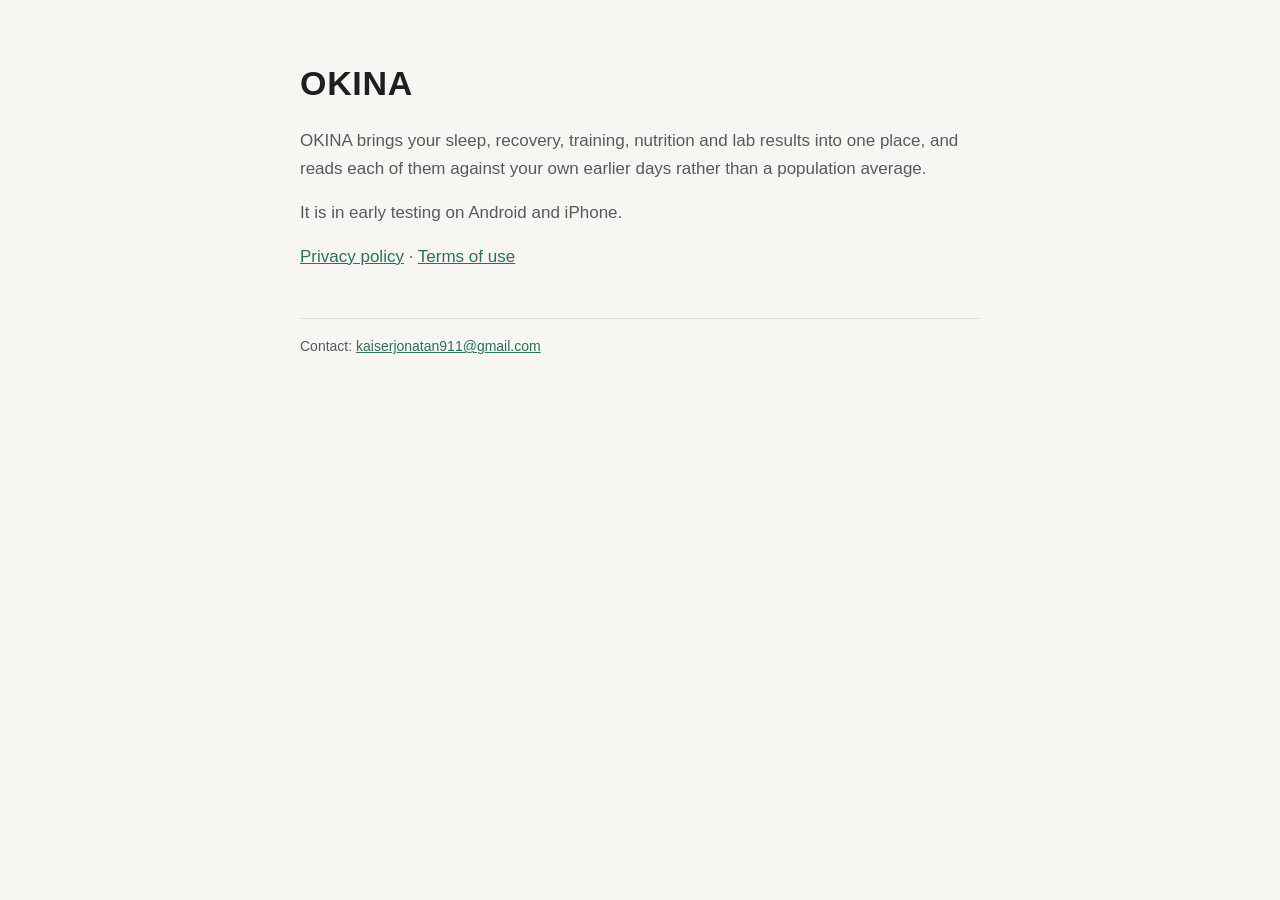
==== index.html @ d33803dd "OKINA site: home, privacy policy, terms of use" ====
<!doctype html><html lang="en"><head><meta charset="utf-8"><meta name="viewport" content="width=device-width,initial-scale=1"><title>OKINA</title><link rel="stylesheet" href="style.css"></head>
<body><main>
<h1>OKINA</h1>
<p>OKINA brings your sleep, recovery, training, nutrition and lab results into one place, and reads each of them against your own earlier days rather than a population average.</p>
<p>It is in early testing on Android and iPhone.</p>
<p><a href="privacy.html">Privacy policy</a> · <a href="terms.html">Terms of use</a></p>
<footer>Contact: <a href="mailto:kaiserjonatan911@gmail.com">kaiserjonatan911@gmail.com</a></footer>
</main></body></html>
---- style.css ----
:root{--bg:#f7f6f3;--ink:#1d1f22;--ink2:#565a61;--line:#e3e1dc;--accent:#2f6f5e}
@media (prefers-color-scheme:dark){:root{--bg:#16181b;--ink:#ecebe7;--ink2:#a4a7ad;--line:#2a2d31;--accent:#7cc4ad}}
*{box-sizing:border-box}body{margin:0;background:var(--bg);color:var(--ink);font:17px/1.6 -apple-system,BlinkMacSystemFont,"Segoe UI",Roboto,sans-serif}
main{max-width:720px;margin:0 auto;padding:56px 20px 80px}h1{font-size:34px;letter-spacing:.02em;margin:0 0 8px}h2{font-size:20px;margin:36px 0 8px}
p,li{color:var(--ink2)}a{color:var(--accent)}table{width:100%;border-collapse:collapse;font-size:15px}td,th{border-bottom:1px solid var(--line);padding:8px 6px;text-align:left;vertical-align:top}
footer{margin-top:48px;padding-top:16px;border-top:1px solid var(--line);font-size:14px;color:var(--ink2)}
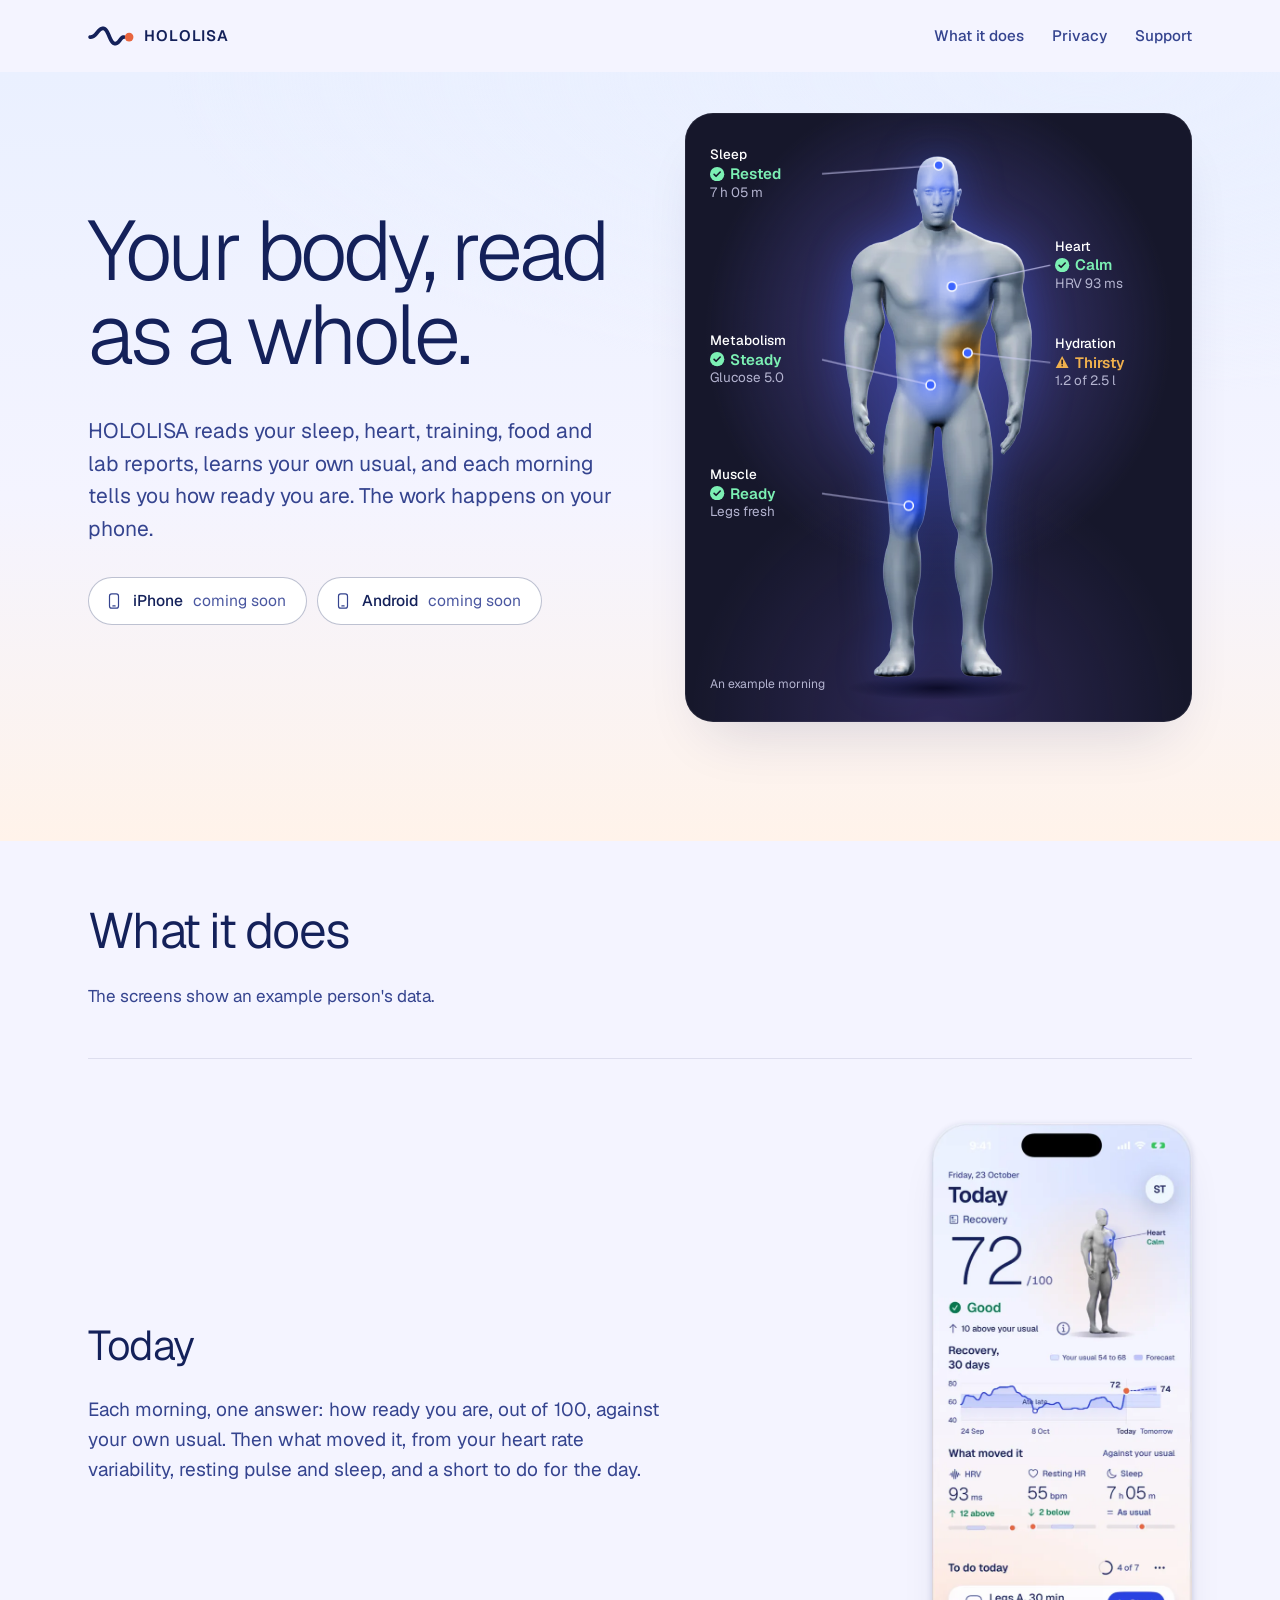
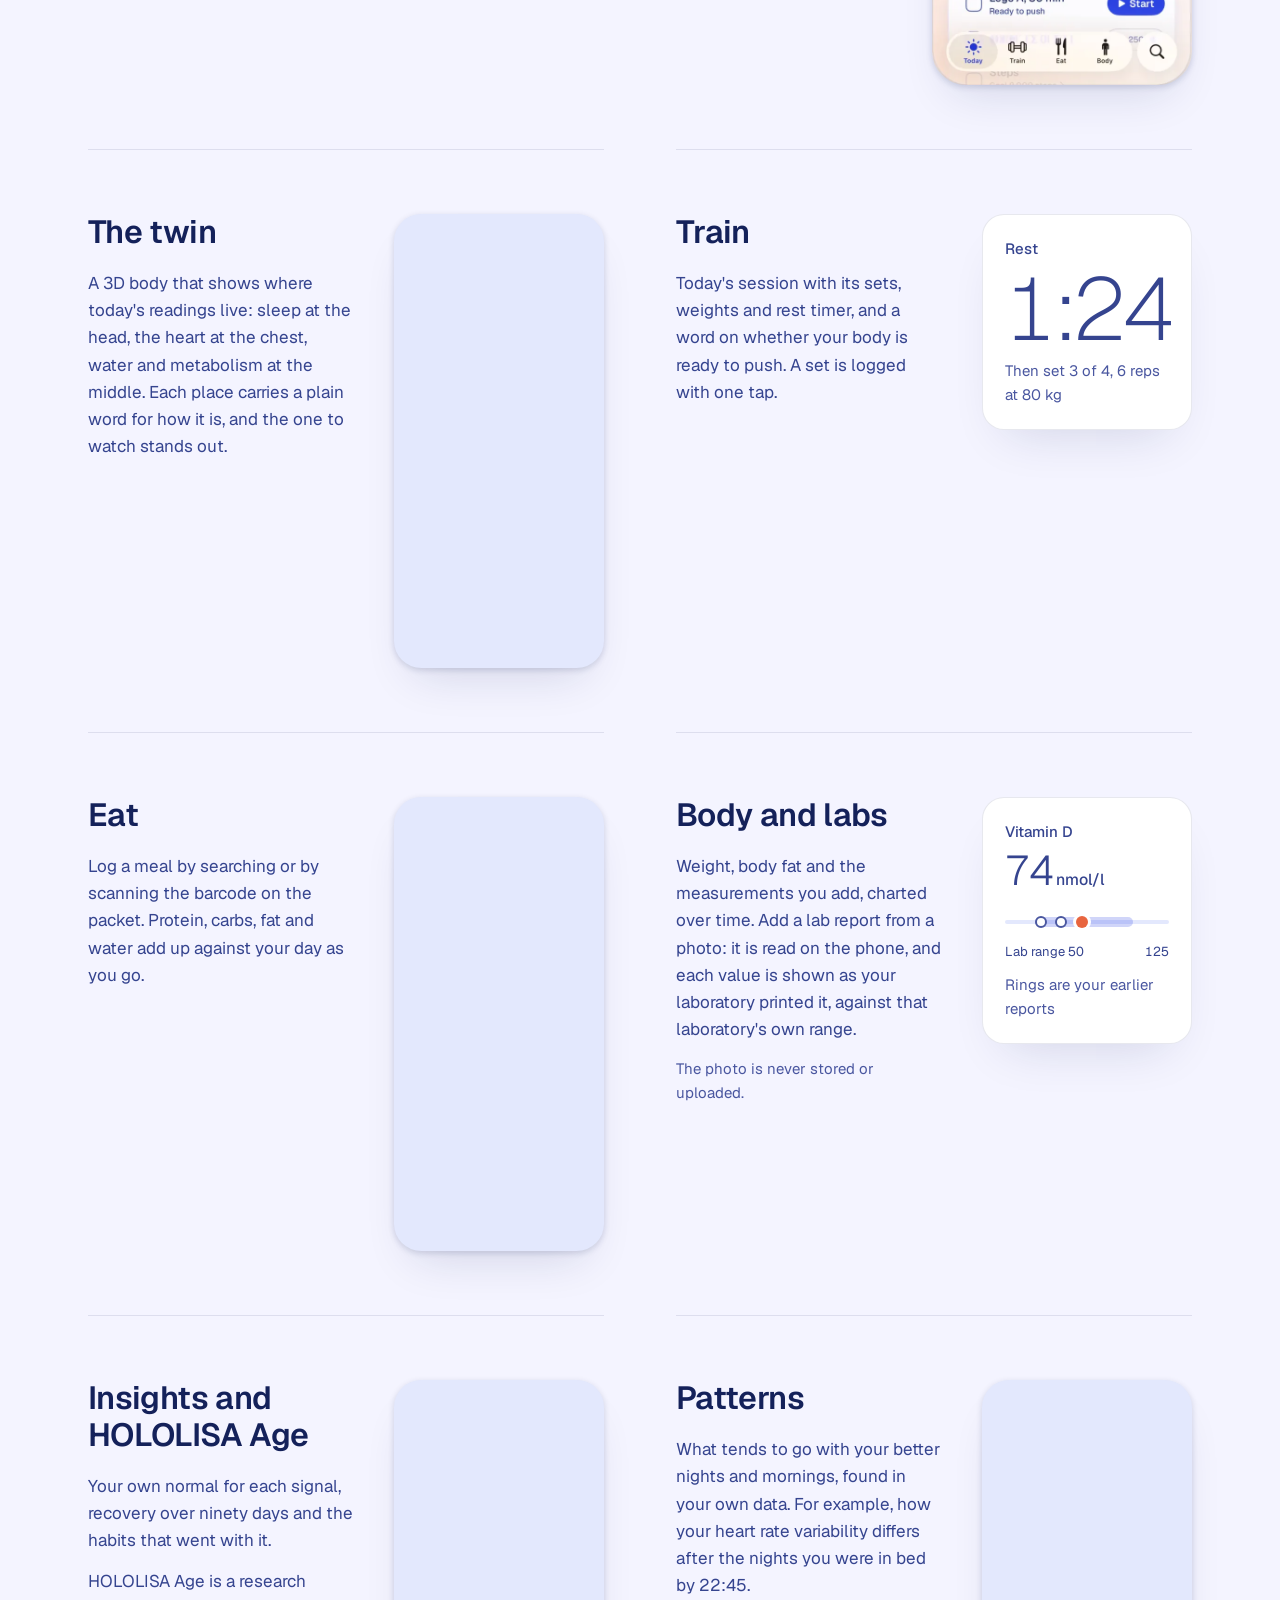
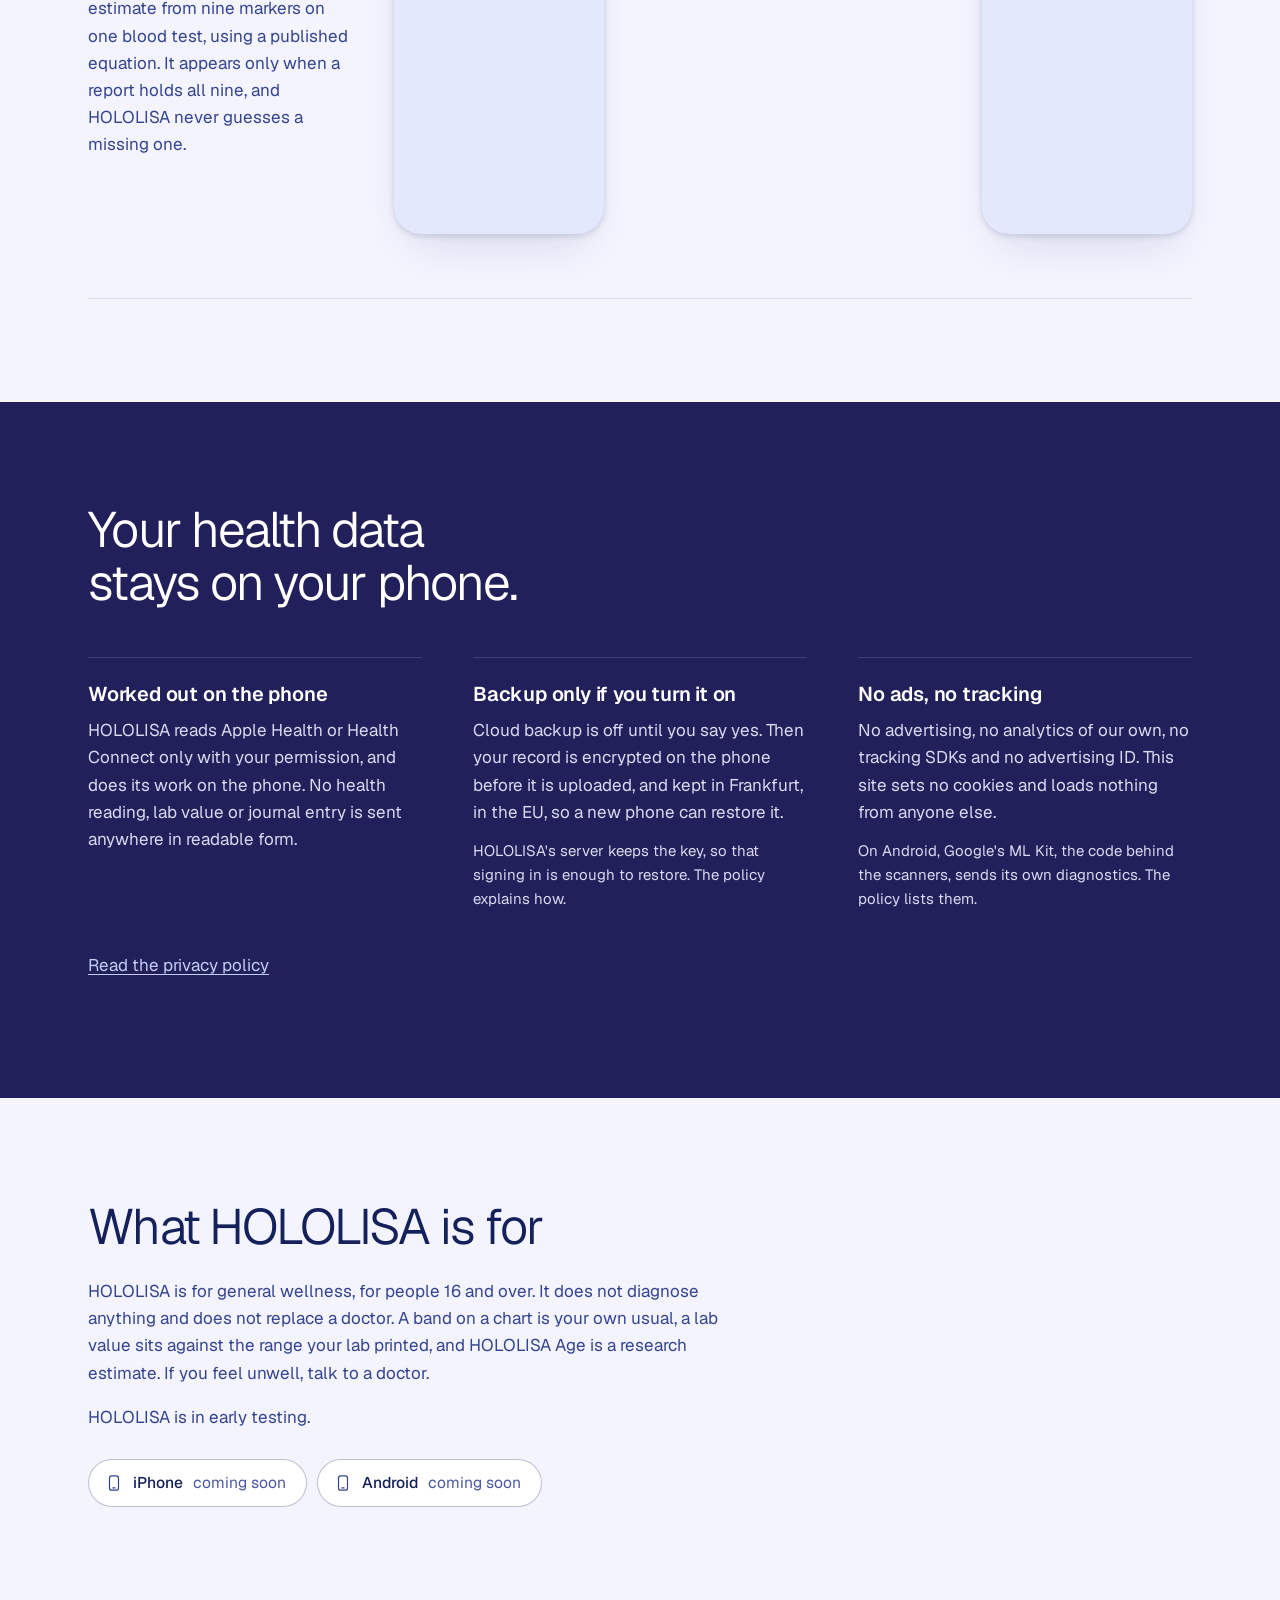
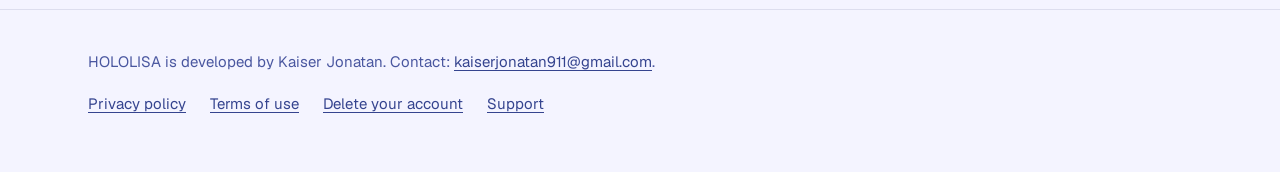
==== commit b33d139d: "HOLOLISA site: home, support, privacy, terms and account deletion, from okina-app/okina website/ (57" ====
--- a/index.html
+++ b/index.html
@@ -1,8 +1,240 @@
-<!doctype html><html lang="en"><head><meta charset="utf-8"><meta name="viewport" content="width=device-width,initial-scale=1"><title>OKINA</title><link rel="stylesheet" href="style.css"></head>
-<body><main>
-<h1>OKINA</h1>
-<p>OKINA brings your sleep, recovery, training, nutrition and lab results into one place, and reads each of them against your own earlier days rather than a population average.</p>
-<p>It is in early testing on Android and iPhone.</p>
-<p><a href="privacy.html">Privacy policy</a> · <a href="terms.html">Terms of use</a></p>
-<footer>Contact: <a href="mailto:kaiserjonatan911@gmail.com">kaiserjonatan911@gmail.com</a></footer>
-</main></body></html>
+<!doctype html>
+<html lang="en">
+<head>
+<meta charset="utf-8">
+<meta name="viewport" content="width=device-width, initial-scale=1">
+<meta http-equiv="Content-Security-Policy" content="default-src 'self'; script-src 'none'; object-src 'none'; base-uri 'none'; form-action 'none'">
+<meta name="referrer" content="no-referrer">
+<meta name="color-scheme" content="light dark">
+<meta name="theme-color" media="(prefers-color-scheme: light)" content="#EAF0FF">
+<meta name="theme-color" media="(prefers-color-scheme: dark)" content="#22205A">
+<title>HOLOLISA</title>
+<meta name="description" content="HOLOLISA reads your sleep, heart, training, food and lab reports on your phone and tells you each morning how ready you are. Coming to iPhone and Android.">
+<link rel="icon" href="assets/img/favicon.svg" type="image/svg+xml">
+<link rel="preload" href="assets/fonts/geist.woff" as="font" type="font/woff" crossorigin>
+<link rel="stylesheet" href="assets/css/site.css">
+<!--
+  HOLOLISA's public landing page (#2034). Source of https://okina-app.github.io/; scripts/website/publish.sh copies
+  website/ into the okina-app/okina-app.github.io checkout. Static: no script, no cookie, nothing from another origin.
+  The words follow docs/brand/VOICE.md and docs/product/INTENDED-PURPOSE.md; the screens are the store shots of #2003.
+-->
+</head>
+<body>
+<a class="skip" href="#main">Skip to content</a>
+
+<header class="site-head">
+  <div class="wrap">
+    <a class="brand" href="index.html" aria-label="HOLOLISA, home">
+      <svg viewBox="0 0 85 40" aria-hidden="true"><use href="assets/img/mark.svg#m"></use></svg>
+      <span>HOLOLISA</span>
+    </a>
+    <nav class="site-nav" aria-label="Main">
+      <ul>
+        <li class="nav-what"><a href="#what">What it does</a></li>
+        <li><a href="#privacy">Privacy</a></li>
+        <li><a href="support.html">Support</a></li>
+      </ul>
+    </nav>
+  </div>
+</header>
+
+<main id="main">
+  <section class="hero" aria-labelledby="hero-title">
+    <div class="wrap">
+      <div>
+        <h1 id="hero-title">Your body, read as a whole.</h1>
+        <p class="lede">HOLOLISA reads your sleep, heart, training, food and lab reports, learns your own usual, and each morning tells you how ready you are. The work happens on your phone.</p>
+        <ul class="soon" aria-label="Availability">
+          <li><svg viewBox="0 0 24 24" aria-hidden="true"><rect x="6" y="2.5" width="12" height="19" rx="3" fill="none" stroke="currentColor" stroke-width="1.6"/><path d="M10.5 18.5h3" stroke="currentColor" stroke-width="1.6" stroke-linecap="round"/></svg>iPhone <span>coming soon</span></li>
+          <li><svg viewBox="0 0 24 24" aria-hidden="true"><rect x="6" y="2.5" width="12" height="19" rx="3" fill="none" stroke="currentColor" stroke-width="1.6"/><path d="M10.5 18.5h3" stroke="currentColor" stroke-width="1.6" stroke-linecap="round"/></svg>Android <span>coming soon</span></li>
+        </ul>
+      </div>
+
+      <figure class="stage" aria-label="The body twin on an example morning: sleep rested, 7 h 05 m; heart calm, HRV 93 ms; metabolism steady; hydration thirsty, 1.2 of 2.5 litres; muscle ready, legs fresh.">
+        <div class="floor"></div>
+        <div class="twin">
+          <img src="assets/img/twin.webp" width="280" height="722" alt="" fetchpriority="high">
+          <div class="lit" aria-hidden="true">
+            <span class="l-sleep k1"></span>
+            <span class="l-heart k2"></span>
+            <span class="l-meta k3"></span>
+            <span class="l-water warn k4"></span>
+            <span class="l-muscle k5"></span>
+          </div>
+        </div>
+        <svg class="leaders" viewBox="0 0 100 120" preserveAspectRatio="none" aria-hidden="true">
+          <g class="k1"><path d="M27 12 L50 10.3" pathLength="1"/><circle cx="50" cy="10.3" r="0.9"/></g>
+          <g class="k2"><path d="M72 30 L52.6 34.2" pathLength="1"/><circle cx="52.6" cy="34.2" r="0.9"/></g>
+          <g class="k3"><path d="M27 48.6 L48.4 53.6" pathLength="1"/><circle cx="48.4" cy="53.6" r="0.9"/></g>
+          <g class="k4"><path d="M72 49.2 L55.7 47.3" pathLength="1"/><circle cx="55.7" cy="47.3" r="0.9"/></g>
+          <g class="k5"><path d="M27 75 L44.1 77.4" pathLength="1"/><circle cx="44.1" cy="77.4" r="0.9"/></g>
+        </svg>
+        <div aria-hidden="true">
+          <p class="sys sys-sleep k1"><b>Sleep</b><span class="v"><svg viewBox="0 0 16 16"><circle cx="8" cy="8" r="8" fill="currentColor"/><path d="M4.6 8.2l2.2 2.2 4.6-4.8" fill="none" stroke="#16172B" stroke-width="1.8" stroke-linecap="round" stroke-linejoin="round"/></svg>Rested</span>7 h 05 m</p>
+          <p class="sys sys-heart k2"><b>Heart</b><span class="v"><svg viewBox="0 0 16 16"><circle cx="8" cy="8" r="8" fill="currentColor"/><path d="M4.6 8.2l2.2 2.2 4.6-4.8" fill="none" stroke="#16172B" stroke-width="1.8" stroke-linecap="round" stroke-linejoin="round"/></svg>Calm</span>HRV 93 ms</p>
+          <p class="sys sys-meta k3"><b>Metabolism</b><span class="v"><svg viewBox="0 0 16 16"><circle cx="8" cy="8" r="8" fill="currentColor"/><path d="M4.6 8.2l2.2 2.2 4.6-4.8" fill="none" stroke="#16172B" stroke-width="1.8" stroke-linecap="round" stroke-linejoin="round"/></svg>Steady</span>Glucose 5.0</p>
+          <p class="sys sys-water k4"><b>Hydration</b><span class="v w"><svg viewBox="0 0 16 16"><path d="M8 1.2l7.2 13.3H.8z" fill="currentColor"/><path d="M8 6v3.8M8 12v.1" stroke="#16172B" stroke-width="1.7" stroke-linecap="round"/></svg>Thirsty</span>1.2 of 2.5 l</p>
+          <p class="sys sys-muscle k5"><b>Muscle</b><span class="v"><svg viewBox="0 0 16 16"><circle cx="8" cy="8" r="8" fill="currentColor"/><path d="M4.6 8.2l2.2 2.2 4.6-4.8" fill="none" stroke="#16172B" stroke-width="1.8" stroke-linecap="round" stroke-linejoin="round"/></svg>Ready</span>Legs fresh</p>
+        </div>
+        <figcaption class="note">An example morning</figcaption>
+      </figure>
+    </div>
+  </section>
+
+  <section class="section" id="what" aria-labelledby="what-title">
+    <div class="wrap">
+      <div class="section-head">
+        <h2 id="what-title">What it does</h2>
+        <p>The screens show an example person's data.</p>
+      </div>
+
+      <ul class="parts">
+        <li class="part">
+          <div>
+            <h3>Today</h3>
+            <p>Each morning, one answer: how ready you are, out of 100, against your own usual. Then what moved it, from your heart rate variability, resting pulse and sleep, and a short to do for the day.</p>
+          </div>
+          <figure class="shot">
+            <picture>
+              <source media="(prefers-color-scheme: dark)" srcset="assets/img/screens/today-dark.webp">
+              <img src="assets/img/screens/today-light.webp" width="560" height="1211" loading="lazy" decoding="async" alt="The Today screen: recovery 72 out of 100, Good, 10 above your usual, a 30 day chart with tomorrow's forecast, and what moved it.">
+            </picture>
+          </figure>
+        </li>
+
+        <li class="part">
+          <div>
+            <h3>The twin</h3>
+            <p>A 3D body that shows where today's readings live: sleep at the head, the heart at the chest, water and metabolism at the middle. Each place carries a plain word for how it is, and the one to watch stands out.</p>
+          </div>
+          <figure class="shot">
+            <picture>
+              <source media="(prefers-color-scheme: dark)" srcset="assets/img/screens/body-dark.webp">
+              <img src="assets/img/screens/body-light.webp" width="560" height="1211" loading="lazy" decoding="async" alt="The Body screen: the twin with sleep, heart, metabolism, hydration and muscle tied to their readings.">
+            </picture>
+          </figure>
+        </li>
+
+        <li class="part">
+          <div>
+            <h3>Train</h3>
+            <p>Today's session with its sets, weights and rest timer, and a word on whether your body is ready to push. A set is logged with one tap.</p>
+          </div>
+          <div class="readout" role="img" aria-label="A rest timer between sets showing 1 minute 24 seconds, then set 3 of 4.">
+            <p class="label">Rest</p>
+            <p class="figure">1:24</p>
+            <p class="then">Then set 3 of 4, 6 reps at 80 kg</p>
+          </div>
+        </li>
+
+        <li class="part">
+          <div>
+            <h3>Eat</h3>
+            <p>Log a meal by searching or by scanning the barcode on the packet. Protein, carbs, fat and water add up against your day as you go.</p>
+          </div>
+          <figure class="shot">
+            <picture>
+              <source media="(prefers-color-scheme: dark)" srcset="assets/img/screens/eat-dark.webp">
+              <img src="assets/img/screens/eat-light.webp" width="560" height="1211" loading="lazy" decoding="async" alt="The Eat screen: what is left for the day, with protein, carbs and fat, and the meals logged so far.">
+            </picture>
+          </figure>
+        </li>
+
+        <li class="part">
+          <div>
+            <h3>Body and labs</h3>
+            <p>Weight, body fat and the measurements you add, charted over time. Add a lab report from a photo: it is read on the phone, and each value is shown as your laboratory printed it, against that laboratory's own range.</p>
+            <p class="fine">The photo is never stored or uploaded.</p>
+          </div>
+          <div class="readout" role="img" aria-label="An example lab value, vitamin D 74 nmol per litre, inside the lab's range of 50 to 125, up from two earlier reports.">
+            <p class="label">Vitamin D</p>
+            <p class="value">74<small>nmol/l</small></p>
+            <div class="range"><span class="track"></span><span class="band"></span><span class="was w1"></span><span class="was w2"></span><span class="now"></span></div>
+            <p class="range-scale"><span>Lab range 50</span><span>125</span></p>
+            <p class="then">Rings are your earlier reports</p>
+          </div>
+        </li>
+
+        <li class="part">
+          <div>
+            <h3>Insights and HOLOLISA Age</h3>
+            <p>Your own normal for each signal, recovery over ninety days and the habits that went with it.</p>
+            <p>HOLOLISA Age is a research estimate from nine markers on one blood test, using a published equation. It appears only when a report holds all nine, and HOLOLISA never guesses a missing one.</p>
+          </div>
+          <figure class="shot">
+            <picture>
+              <source media="(prefers-color-scheme: dark)" srcset="assets/img/screens/age-dark.webp">
+              <img src="assets/img/screens/age-light.webp" width="560" height="1211" loading="lazy" decoding="async" alt="The HOLOLISA Age screen: a research estimate beside calendar age, with how it moved between reports.">
+            </picture>
+          </figure>
+        </li>
+
+        <li class="part">
+          <div>
+            <h3>Patterns</h3>
+            <p>What tends to go with your better nights and mornings, found in your own data. For example, how your heart rate variability differs after the nights you were in bed by 22:45.</p>
+          </div>
+          <figure class="shot">
+            <picture>
+              <source media="(prefers-color-scheme: dark)" srcset="assets/img/screens/hrv-dark.webp">
+              <img src="assets/img/screens/hrv-light.webp" width="560" height="1211" loading="lazy" decoding="async" alt="The heart rate variability screen: 93 ms, above your usual, eight weeks of readings, and a pattern linking bedtime to the next morning.">
+            </picture>
+          </figure>
+        </li>
+      </ul>
+    </div>
+  </section>
+
+  <section class="section privacy" id="privacy" aria-labelledby="privacy-title">
+    <div class="wrap">
+      <div class="section-head">
+        <h2 id="privacy-title">Your health data stays on your phone.</h2>
+      </div>
+      <ul class="facts">
+        <li>
+          <h3>Worked out on the phone</h3>
+          <p>HOLOLISA reads Apple Health or Health Connect only with your permission, and does its work on the phone. No health reading, lab value or journal entry is sent anywhere in readable form.</p>
+        </li>
+        <li>
+          <h3>Backup only if you turn it on</h3>
+          <p>Cloud backup is off until you say yes. Then your record is encrypted on the phone before it is uploaded, and kept in Frankfurt, in the EU, so a new phone can restore it.</p>
+          <p class="fine">HOLOLISA's server keeps the key, so that signing in is enough to restore. The policy explains how.</p>
+        </li>
+        <li>
+          <h3>No ads, no tracking</h3>
+          <p>No advertising, no analytics of our own, no tracking SDKs and no advertising ID. This site sets no cookies and loads nothing from anyone else.</p>
+          <p class="fine">On Android, Google's ML Kit, the code behind the scanners, sends its own diagnostics. The policy lists them.</p>
+        </li>
+      </ul>
+      <p><a href="privacy.html">Read the privacy policy</a></p>
+    </div>
+  </section>
+
+  <section class="section" aria-labelledby="not-title">
+    <div class="wrap"><div class="plain">
+      <h2 id="not-title">What HOLOLISA is for</h2>
+      <p>HOLOLISA is for general wellness, for people 16 and over. It does not diagnose anything and does not replace a doctor. A band on a chart is your own usual, a lab value sits against the range your lab printed, and HOLOLISA Age is a research estimate. If you feel unwell, talk to a doctor.</p>
+      <p>HOLOLISA is in early testing.</p>
+      <ul class="soon" aria-label="Availability">
+        <li><svg viewBox="0 0 24 24" aria-hidden="true"><rect x="6" y="2.5" width="12" height="19" rx="3" fill="none" stroke="currentColor" stroke-width="1.6"/><path d="M10.5 18.5h3" stroke="currentColor" stroke-width="1.6" stroke-linecap="round"/></svg>iPhone <span>coming soon</span></li>
+        <li><svg viewBox="0 0 24 24" aria-hidden="true"><rect x="6" y="2.5" width="12" height="19" rx="3" fill="none" stroke="currentColor" stroke-width="1.6"/><path d="M10.5 18.5h3" stroke="currentColor" stroke-width="1.6" stroke-linecap="round"/></svg>Android <span>coming soon</span></li>
+      </ul>
+    </div></div>
+  </section>
+</main>
+
+<footer class="site-foot">
+  <div class="wrap">
+    <p>HOLOLISA is developed by Kaiser Jonatan. Contact: <a href="mailto:kaiserjonatan911@gmail.com">kaiserjonatan911@gmail.com</a>.</p>
+    <nav aria-label="Legal and help">
+      <ul>
+        <li><a href="privacy.html">Privacy policy</a></li>
+        <li><a href="terms.html">Terms of use</a></li>
+        <li><a href="delete-account.html">Delete your account</a></li>
+        <li><a href="support.html">Support</a></li>
+      </ul>
+    </nav>
+  </div>
+</footer>
+</body>
+</html>
--- a/assets/css/site.css
+++ b/assets/css/site.css
@@ -0,0 +1,620 @@
+/* HOLOLISA's public site (#2034). Colours are design/tokens.json's R4.1 roles (color.light, color.dark, twin, sky);
+   the stage under the twin is twinWell and stays dark in both themes, as the tokens say for the twin's 3D. One face,
+   Geist, self hosted. No external requests of any kind. */
+
+@font-face {
+  font-family: "Geist";
+  src: url("../fonts/geist.woff") format("woff");
+  font-weight: 100 900;
+  font-style: normal;
+  font-display: swap;
+}
+
+:root {
+  color-scheme: light dark;
+  --ground: #F4F4FF;
+  --sky: #EAF0FF;
+  --dawn: #FFF3EA;
+  --card: #FFFFFF;
+  --card3: #E3E8FD;
+  --line: rgba(20, 33, 90, 0.10);
+  --line2: rgba(20, 33, 90, 0.28);
+  --ink: #14215A;
+  --ink2: #35448F;
+  --ink3: #4A57A0;
+  --link: #2A42E2;
+  --primary: #2A42E2;
+  --on-primary: #FFFFFF;
+  --accent: #E8653F;
+  --good: #087A4D;
+  --warn: #944D00;
+  --poor: #B02A4B;
+  --shadow: rgba(20, 33, 90, 0.16);
+  --band: #22205A;
+  --band-ink: #FFFFFF;
+  --band-ink2: #DAD8F2;
+  --band-line: rgba(255, 255, 255, 0.14);
+  --band-link: #C3CEF5;
+  --mark-dot: #E8653F;
+  /* the stage: twinWell with the night sky's light pooled on the body (sky.peak, sky.glow) */
+  --well: #16172B;
+  --pool: #46408C;
+  --stage-ink: #FFFFFF;
+  --stage-ink2: #B4B4D0;
+  --stage-line: rgba(214, 212, 255, 0.72);
+  --stage-good: #7CF0B4;
+  --stage-warn: #F0B04D;
+  --glow: #3C64FF;
+  --glow-warn: #FFA51E;
+
+  --font: "Geist", ui-sans-serif, system-ui, -apple-system, "Segoe UI", Roboto, sans-serif;
+  --measure: 40rem;
+  --page: 74rem;
+  --gutter: clamp(16px, 4vw, 40px);
+  --r-card: 22px;
+  --r-sheet: 28px;
+}
+
+@media (prefers-color-scheme: dark) {
+  :root {
+    --ground: #1D1C48;
+    --sky: #22205A;
+    --dawn: #191A3C;
+    --card: #2C2B60;
+    --card3: #32316A;
+    --line: rgba(255, 255, 255, 0.12);
+    --line2: rgba(255, 255, 255, 0.30);
+    --ink: #FFFFFF;
+    --ink2: #DAD8F2;
+    --ink3: #BCBADF;
+    --link: #9DB1FF;
+    --primary: #FFFFFF;
+    --on-primary: #1B1B40;
+    --accent: #FF7A59;
+    --good: #7CF0B4;
+    --warn: #F0B04D;
+    --poor: #F27391;
+    --shadow: rgba(5, 6, 26, 0.45);
+    --band: #16172B;
+    --band-link: #C3CEF5;
+    --mark-dot: #FF7A59;
+  }
+}
+
+*, *::before, *::after { box-sizing: border-box; }
+
+html {
+  -webkit-text-size-adjust: 100%;
+  text-size-adjust: 100%;
+  scroll-padding-top: 24px;
+}
+
+body {
+  margin: 0;
+  background: var(--ground);
+  color: var(--ink);
+  font-family: var(--font);
+  font-size: 1.0625rem;
+  line-height: 1.6;
+  font-weight: 400;
+  font-feature-settings: "ss01" 0;
+  -webkit-font-smoothing: antialiased;
+  -moz-osx-font-smoothing: grayscale;
+  text-rendering: optimizeLegibility;
+  overflow-x: hidden;
+}
+
+img { max-width: 100%; height: auto; display: block; }
+
+a { color: var(--link); text-underline-offset: 0.18em; text-decoration-thickness: 1px; }
+a:hover { text-decoration-thickness: 2px; }
+
+:focus-visible {
+  outline: 2px solid var(--link);
+  outline-offset: 3px;
+  border-radius: 6px;
+}
+
+.skip {
+  position: absolute;
+  left: 12px;
+  top: -120px;
+  z-index: 10;
+  background: var(--card);
+  color: var(--ink);
+  padding: 10px 14px;
+  border-radius: 10px;
+}
+.skip:focus { top: 12px; box-shadow: 0 6px 20px var(--shadow); }
+
+.wrap {
+  width: 100%;
+  max-width: var(--page);
+  margin-inline: auto;
+  padding-inline: var(--gutter);
+}
+
+/* The header */
+
+.site-head .wrap {
+  display: flex;
+  align-items: center;
+  justify-content: space-between;
+  gap: 16px;
+  min-height: 72px;
+}
+
+.brand {
+  display: inline-flex;
+  align-items: center;
+  gap: 10px;
+  color: var(--ink);
+  text-decoration: none;
+  font-weight: 600;
+  letter-spacing: 0.08em;
+  font-size: 0.95rem;
+}
+.brand svg { width: 46px; height: 22px; flex: none; }
+
+.site-nav ul {
+  display: flex;
+  gap: clamp(14px, 3vw, 28px);
+  list-style: none;
+  margin: 0;
+  padding: 0;
+}
+.site-nav a {
+  color: var(--ink2);
+  text-decoration: none;
+  font-size: 0.95rem;
+  font-weight: 500;
+  padding: 10px 0;
+}
+.site-nav a:hover, .site-nav a[aria-current="page"] { color: var(--ink); text-decoration: underline; }
+.site-nav a { white-space: nowrap; }
+/* A phone has room for two links; What it does is the page right under the hero anyway. */
+@media (max-width: 440px) { .site-nav .nav-what { display: none; } }
+
+/* The hero: words on the left, the twin on its stage on the right */
+
+.hero {
+  background:
+    radial-gradient(120% 70% at 85% 0%, var(--sky) 0%, transparent 60%),
+    linear-gradient(180deg, var(--sky) 0%, var(--ground) 55%, var(--dawn) 100%);
+  padding-block: clamp(8px, 2vw, 24px) clamp(56px, 8vw, 104px);
+}
+
+.hero .wrap {
+  display: grid;
+  grid-template-columns: minmax(0, 1fr);
+  gap: clamp(32px, 5vw, 64px);
+  align-items: center;
+}
+
+@media (min-width: 900px) {
+  .hero .wrap { grid-template-columns: minmax(0, 1.05fr) minmax(0, 1fr); }
+}
+
+.hero h1 {
+  font-size: clamp(2.75rem, 1.6rem + 4.6vw, 5.25rem);
+  line-height: 1.0;
+  font-weight: 300;
+  letter-spacing: -0.045em;
+  margin: 0 0 0.45em;
+  max-width: 11ch;
+  text-wrap: balance;
+}
+
+.lede {
+  font-size: clamp(1.125rem, 1rem + 0.45vw, 1.3125rem);
+  line-height: 1.55;
+  color: var(--ink2);
+  max-width: 34rem;
+  margin: 0 0 2rem;
+}
+
+.soon {
+  display: flex;
+  flex-wrap: wrap;
+  gap: 10px;
+  margin: 0;
+  padding: 0;
+  list-style: none;
+}
+.soon li {
+  display: inline-flex;
+  align-items: center;
+  gap: 10px;
+  min-height: 48px;
+  padding: 0 20px 0 16px;
+  border-radius: 999px;
+  border: 1px solid var(--line2);
+  background: var(--card);
+  color: var(--ink);
+  font-weight: 500;
+  font-size: 0.975rem;
+}
+.soon li span { color: var(--ink3); font-weight: 400; }
+.soon svg { width: 18px; height: 18px; flex: none; color: var(--ink2); }
+
+/* The stage */
+
+.stage {
+  position: relative;
+  aspect-ratio: 5 / 6;
+  width: 100%;
+  max-width: 560px;
+  justify-self: center;
+  border-radius: var(--r-sheet);
+  overflow: hidden;
+  background:
+    radial-gradient(46% 40% at 50% 36%, rgba(70, 64, 140, 0.95) 0%, rgba(70, 64, 140, 0) 100%),
+    radial-gradient(70% 60% at 50% 100%, rgba(131, 102, 240, 0.22) 0%, rgba(131, 102, 240, 0) 70%),
+    var(--well);
+  box-shadow: 0 30px 60px -24px var(--shadow), 0 0 0 1px rgba(255, 255, 255, 0.06) inset;
+  color: var(--stage-ink);
+  container-type: inline-size;
+  isolation: isolate;
+}
+
+.stage .floor {
+  position: absolute;
+  left: 32%;
+  right: 32%;
+  bottom: 3.6%;
+  height: 4%;
+  background: radial-gradient(50% 50% at 50% 50%, rgba(0, 0, 20, 0.75) 0%, rgba(0, 0, 20, 0) 100%);
+}
+
+.twin {
+  position: absolute;
+  left: 29.5%;
+  width: 41%;
+  top: 6%;
+  height: 88%;
+}
+.twin img {
+  width: 100%;
+  height: 100%;
+  filter: drop-shadow(0 0 0.6px rgba(196, 208, 255, 0.9)) drop-shadow(0 0 22px rgba(60, 100, 255, 0.35));
+}
+
+/* Where a reading lives: lit inside the body's outline only (the render is its own mask), as a colour blend so the
+   body keeps its own shading and reads as a scan. */
+.lit {
+  position: absolute;
+  inset: 0;
+  -webkit-mask-image: url("../img/twin.webp");
+  mask-image: url("../img/twin.webp");
+  -webkit-mask-size: 100% 100%;
+  mask-size: 100% 100%;
+  mix-blend-mode: color;
+}
+.lit span {
+  position: absolute;
+  width: 46%;
+  aspect-ratio: 1;
+  transform: translate(-50%, -50%);
+  border-radius: 50%;
+  background: radial-gradient(closest-side, var(--glow) 0%, rgba(60, 100, 255, 0.55) 45%, rgba(60, 100, 255, 0) 100%);
+}
+.lit .warn { background: radial-gradient(closest-side, var(--glow-warn) 0%, rgba(255, 165, 30, 0.5) 45%, rgba(255, 165, 30, 0) 100%); }
+.lit .l-sleep { left: 50%; top: 6%; width: 40%; }
+.lit .l-heart { left: 57%; top: 25%; }
+.lit .l-meta { left: 46%; top: 44%; width: 40%; }
+.lit .l-water { left: 64%; top: 38%; width: 34%; }
+.lit .l-muscle { left: 37%; top: 66%; width: 40%; }
+
+.leaders {
+  position: absolute;
+  inset: 0;
+  width: 100%;
+  height: 100%;
+  overflow: visible;
+}
+.leaders path {
+  fill: none;
+  stroke: var(--stage-line);
+  stroke-width: 0.24;
+}
+.leaders circle {
+  fill: var(--glow);
+  stroke: #FFFFFF;
+  stroke-width: 0.3;
+}
+
+.sys {
+  position: absolute;
+  width: 26%;
+  margin: 0;
+  font-size: max(11px, 2.65cqw);
+  line-height: 1.3;
+  color: var(--stage-ink2);
+}
+.sys b {
+  display: block;
+  font-weight: 500;
+  color: var(--stage-ink);
+}
+.sys .v {
+  display: flex;
+  align-items: center;
+  gap: 0.35em;
+  font-weight: 600;
+  font-size: 1.12em;
+  color: var(--stage-good);
+}
+.sys .v.w { color: var(--stage-warn); }
+.sys .v svg { width: 0.95em; height: 0.95em; flex: none; }
+.sys-sleep { left: 5%; top: 5.5%; }
+.sys-muscle { left: 5%; top: 58%; }
+.sys-heart { left: 73%; top: 20.5%; }
+.sys-meta { left: 5%; top: 36%; }
+.sys-water { left: 73%; top: 36.5%; }
+
+.stage .note {
+  position: absolute;
+  left: 5%;
+  bottom: 4.5%;
+  margin: 0;
+  font-size: max(11px, 2.4cqw);
+  color: var(--stage-ink2);
+}
+
+/* The one moment of motion: the body lights up where its readings live, one place after the other. */
+@media (prefers-reduced-motion: no-preference) {
+  .lit span, .sys, .leaders g { animation: rise 900ms cubic-bezier(0.2, 0.7, 0.2, 1) both; }
+  .leaders path { stroke-dasharray: 1; stroke-dashoffset: 1; animation: draw 700ms cubic-bezier(0.4, 0, 0.2, 1) forwards; }
+  .k1 { animation-delay: 350ms !important; }
+  .k2 { animation-delay: 650ms !important; }
+  .k3 { animation-delay: 950ms !important; }
+  .k4 { animation-delay: 1250ms !important; }
+  .k5 { animation-delay: 1550ms !important; }
+}
+@keyframes rise { from { opacity: 0; } to { opacity: 1; } }
+@keyframes draw { to { stroke-dashoffset: 0; } }
+
+/* Sections */
+
+.section { padding-block: clamp(56px, 8vw, 112px); }
+.hero + .section { padding-top: clamp(40px, 5vw, 72px); }
+
+.section-head { max-width: var(--measure); margin-bottom: clamp(24px, 4vw, 48px); }
+
+h2 {
+  font-size: clamp(2rem, 1.4rem + 2.3vw, 3.1rem);
+  line-height: 1.06;
+  font-weight: 350;
+  letter-spacing: -0.035em;
+  margin: 0 0 0.5em;
+  text-wrap: balance;
+}
+.section-head p { color: var(--ink2); margin: 0; }
+
+/* What it does: one row per part of the app, the words beside the screen */
+
+.parts { list-style: none; margin: 0; padding: 0; }
+
+.part {
+  display: grid;
+  grid-template-columns: minmax(0, 1fr);
+  gap: 28px;
+  padding-block: clamp(40px, 5vw, 64px);
+  border-top: 1px solid var(--line);
+  align-items: center;
+}
+.parts { border-bottom: 1px solid var(--line); }
+
+@media (min-width: 760px) {
+  .part { grid-template-columns: minmax(0, 1fr) 240px; gap: clamp(32px, 6vw, 96px); }
+}
+
+/* Wide screens: Today, the home screen, has the full row; the other six pair up. */
+@media (min-width: 1100px) {
+  .parts { display: grid; grid-template-columns: repeat(2, minmax(0, 1fr)); column-gap: 72px; }
+  .part { grid-template-columns: minmax(0, 1fr) 210px; gap: 40px; align-items: start; }
+  .part:first-child { grid-column: 1 / -1; grid-template-columns: minmax(0, 1fr) 260px; gap: 96px; align-items: center; }
+  .part:first-child h3 { font-size: 2.6rem; font-weight: 350; letter-spacing: -0.035em; }
+  .part:first-child p { font-size: 1.1875rem; }
+  .part .shot, .part .readout { width: 210px; }
+  .part:first-child .shot { width: 260px; }
+}
+
+.part h3 {
+  font-size: clamp(1.5rem, 1.2rem + 1vw, 2rem);
+  line-height: 1.15;
+  font-weight: 600;
+  letter-spacing: -0.02em;
+  margin: 0 0 0.6em;
+}
+.part p { color: var(--ink2); max-width: 36rem; margin: 0 0 0.8em; }
+.part p:last-child { margin-bottom: 0; }
+.part .fine { font-size: 0.9375rem; color: var(--ink3); }
+
+.shot {
+  justify-self: center;
+  width: min(260px, 72vw);
+  margin: 0;
+}
+.shot img {
+  width: 100%;
+  border-radius: 13% / 6%;
+  box-shadow: 0 24px 48px -20px var(--shadow), 0 2px 6px var(--shadow);
+  background: var(--card3);
+}
+
+/* The two screens drawn in HTML: the rest timer and a lab value against its own range */
+
+.readout {
+  justify-self: center;
+  width: min(260px, 72vw);
+  padding: 22px;
+  border-radius: var(--r-card);
+  background: var(--card);
+  border: 1px solid var(--line);
+  box-shadow: 0 24px 48px -24px var(--shadow);
+}
+.readout .label { margin: 0; color: var(--ink2); font-weight: 500; font-size: 0.9375rem; }
+.readout .figure {
+  margin: 4px 0 6px;
+  font-size: 5.5rem;
+  line-height: 1;
+  font-weight: 200;
+  letter-spacing: -0.045em;
+  font-variant-numeric: tabular-nums lining-nums;
+}
+.readout .figure small { font-size: 0.24em; font-weight: 500; letter-spacing: 0; margin-left: 0.3em; color: var(--ink2); }
+.readout .then { margin: 0; color: var(--ink3); font-size: 0.9375rem; }
+.readout .value {
+  margin: 6px 0 16px;
+  font-size: 2.6rem;
+  line-height: 1;
+  font-weight: 300;
+  letter-spacing: -0.03em;
+  font-variant-numeric: tabular-nums lining-nums;
+}
+.readout .value small { font-size: 0.38em; font-weight: 500; letter-spacing: 0; margin-left: 0.25em; color: var(--ink2); }
+
+.range { position: relative; height: 28px; margin: 0 0 6px; }
+.range .track { position: absolute; left: 0; right: 0; top: 12px; height: 4px; border-radius: 2px; background: var(--card3); }
+.range .band { position: absolute; left: 18%; right: 22%; top: 9px; height: 10px; border-radius: 5px; background: rgba(42, 66, 226, 0.22); }
+.range .was, .range .now { position: absolute; top: 8px; width: 12px; height: 12px; border-radius: 50%; transform: translateX(-50%); }
+.range .was { border: 2px solid var(--ink3); background: var(--card); }
+.range .now { background: var(--accent); box-shadow: 0 0 0 3px var(--card); }
+.range .w1 { left: 22%; }
+.range .w2 { left: 34%; }
+.range .now { left: 47%; }
+.range-scale { display: flex; justify-content: space-between; font-size: 0.8125rem; color: var(--ink3); margin: 0 0 12px; font-variant-numeric: tabular-nums; }
+
+@media (prefers-color-scheme: dark) {
+  .range .band { background: rgba(157, 177, 255, 0.28); }
+}
+
+/* Privacy: the night band */
+
+.privacy {
+  background: var(--band);
+  color: var(--band-ink);
+}
+.privacy h2 { color: var(--band-ink); max-width: 16ch; }
+.privacy .section-head p { color: var(--band-ink2); }
+.privacy a { color: var(--band-link); }
+
+.facts {
+  display: grid;
+  grid-template-columns: minmax(0, 1fr);
+  gap: 0;
+  margin: 0;
+  padding: 0;
+  list-style: none;
+}
+@media (min-width: 860px) {
+  .facts { grid-template-columns: repeat(3, minmax(0, 1fr)); gap: clamp(28px, 4vw, 56px); }
+}
+.facts li { padding-block: 24px; border-top: 1px solid var(--band-line); }
+.facts h3 { font-size: 1.25rem; font-weight: 600; letter-spacing: -0.01em; margin: 0 0 0.5em; line-height: 1.25; }
+.facts p { color: var(--band-ink2); margin: 0 0 0.75em; }
+.facts p:last-child { margin-bottom: 0; }
+.facts .fine { font-size: 0.9375rem; }
+
+/* What it is not, and when */
+
+.plain { max-width: var(--measure); }
+.plain p { color: var(--ink2); }
+.plain .soon { margin-top: 28px; }
+
+/* Text pages: privacy, terms, account deletion, support */
+
+.doc {
+  padding-block: clamp(32px, 6vw, 72px) clamp(64px, 8vw, 104px);
+}
+.doc main, .doc .doc-body { max-width: 46rem; }
+.doc h1 {
+  font-size: clamp(2.4rem, 1.7rem + 2.8vw, 3.6rem);
+  line-height: 1.04;
+  font-weight: 300;
+  letter-spacing: -0.04em;
+  margin: 0 0 0.5em;
+}
+.doc h2 {
+  font-size: 1.5rem;
+  font-weight: 600;
+  letter-spacing: -0.015em;
+  line-height: 1.25;
+  margin: 2.4em 0 0.6em;
+}
+.doc h3 { font-size: 1.125rem; font-weight: 600; margin: 2em 0 0.4em; }
+.doc p, .doc li { color: var(--ink2); }
+.doc strong { color: var(--ink); font-weight: 600; }
+.doc ul, .doc ol { padding-left: 1.3em; }
+.doc li + li { margin-top: 0.35em; }
+
+.table-scroll { overflow-x: auto; margin: 1.2em 0 1.4em; border: 1px solid var(--line); border-radius: 16px; background: var(--card); }
+.doc table { border-collapse: collapse; width: 100%; min-width: 36rem; font-size: 0.9375rem; line-height: 1.5; }
+.doc th, .doc td { text-align: left; vertical-align: top; padding: 12px 14px; border-top: 1px solid var(--line); color: var(--ink2); }
+.doc tr:first-child th { border-top: 0; color: var(--ink); font-weight: 600; background: var(--card3); }
+.doc td:first-child { color: var(--ink); }
+
+/* Account deletion's form */
+.card {
+  background: var(--card);
+  border: 1px solid var(--line);
+  border-radius: var(--r-card);
+  padding: 20px;
+  margin-top: 16px;
+}
+.card label { display: block; color: var(--ink2); font-size: 0.9375rem; font-weight: 500; margin: 4px 0 8px; }
+.card input {
+  width: 100%;
+  min-height: 48px;
+  padding: 12px 14px;
+  border-radius: 12px;
+  border: 1px solid var(--line2);
+  background: var(--ground);
+  color: var(--ink);
+  font: inherit;
+}
+.card input:focus-visible { outline-offset: 1px; }
+.card button {
+  margin-top: 16px;
+  min-height: 48px;
+  padding: 12px 22px;
+  border-radius: 999px;
+  border: 0;
+  font: inherit;
+  font-weight: 600;
+  cursor: pointer;
+  background: var(--primary);
+  color: var(--on-primary);
+}
+.card button.danger { background: var(--poor); color: #FFFFFF; }
+@media (prefers-color-scheme: dark) { .card button.danger { color: #1B1B40; } }
+.card button:disabled { opacity: 0.55; cursor: default; }
+.note { font-size: 0.9375rem; color: var(--ink3); }
+.status { margin-top: 14px; font-size: 0.9375rem; }
+.status.problem { color: var(--warn); }
+.status.done { color: var(--good); }
+[hidden] { display: none !important; }
+
+/* Support's questions */
+.qa { margin: 0; }
+.qa dt { font-weight: 600; color: var(--ink); font-size: 1.125rem; margin-top: 1.8em; }
+.qa dd { margin: 0.4em 0 0; color: var(--ink2); }
+
+/* The footer */
+
+.site-foot {
+  border-top: 1px solid var(--line);
+  padding-block: 40px 56px;
+  font-size: 0.9375rem;
+  color: var(--ink3);
+}
+.site-foot .wrap { display: grid; gap: 18px; }
+.site-foot p { margin: 0; }
+.site-foot ul { display: flex; flex-wrap: wrap; gap: 8px 24px; list-style: none; margin: 0; padding: 0; }
+.site-foot a { color: var(--ink2); }
+
+@media print {
+  .site-head nav, .site-foot nav, .skip { display: none; }
+  body { background: #FFFFFF; color: #000000; }
+}
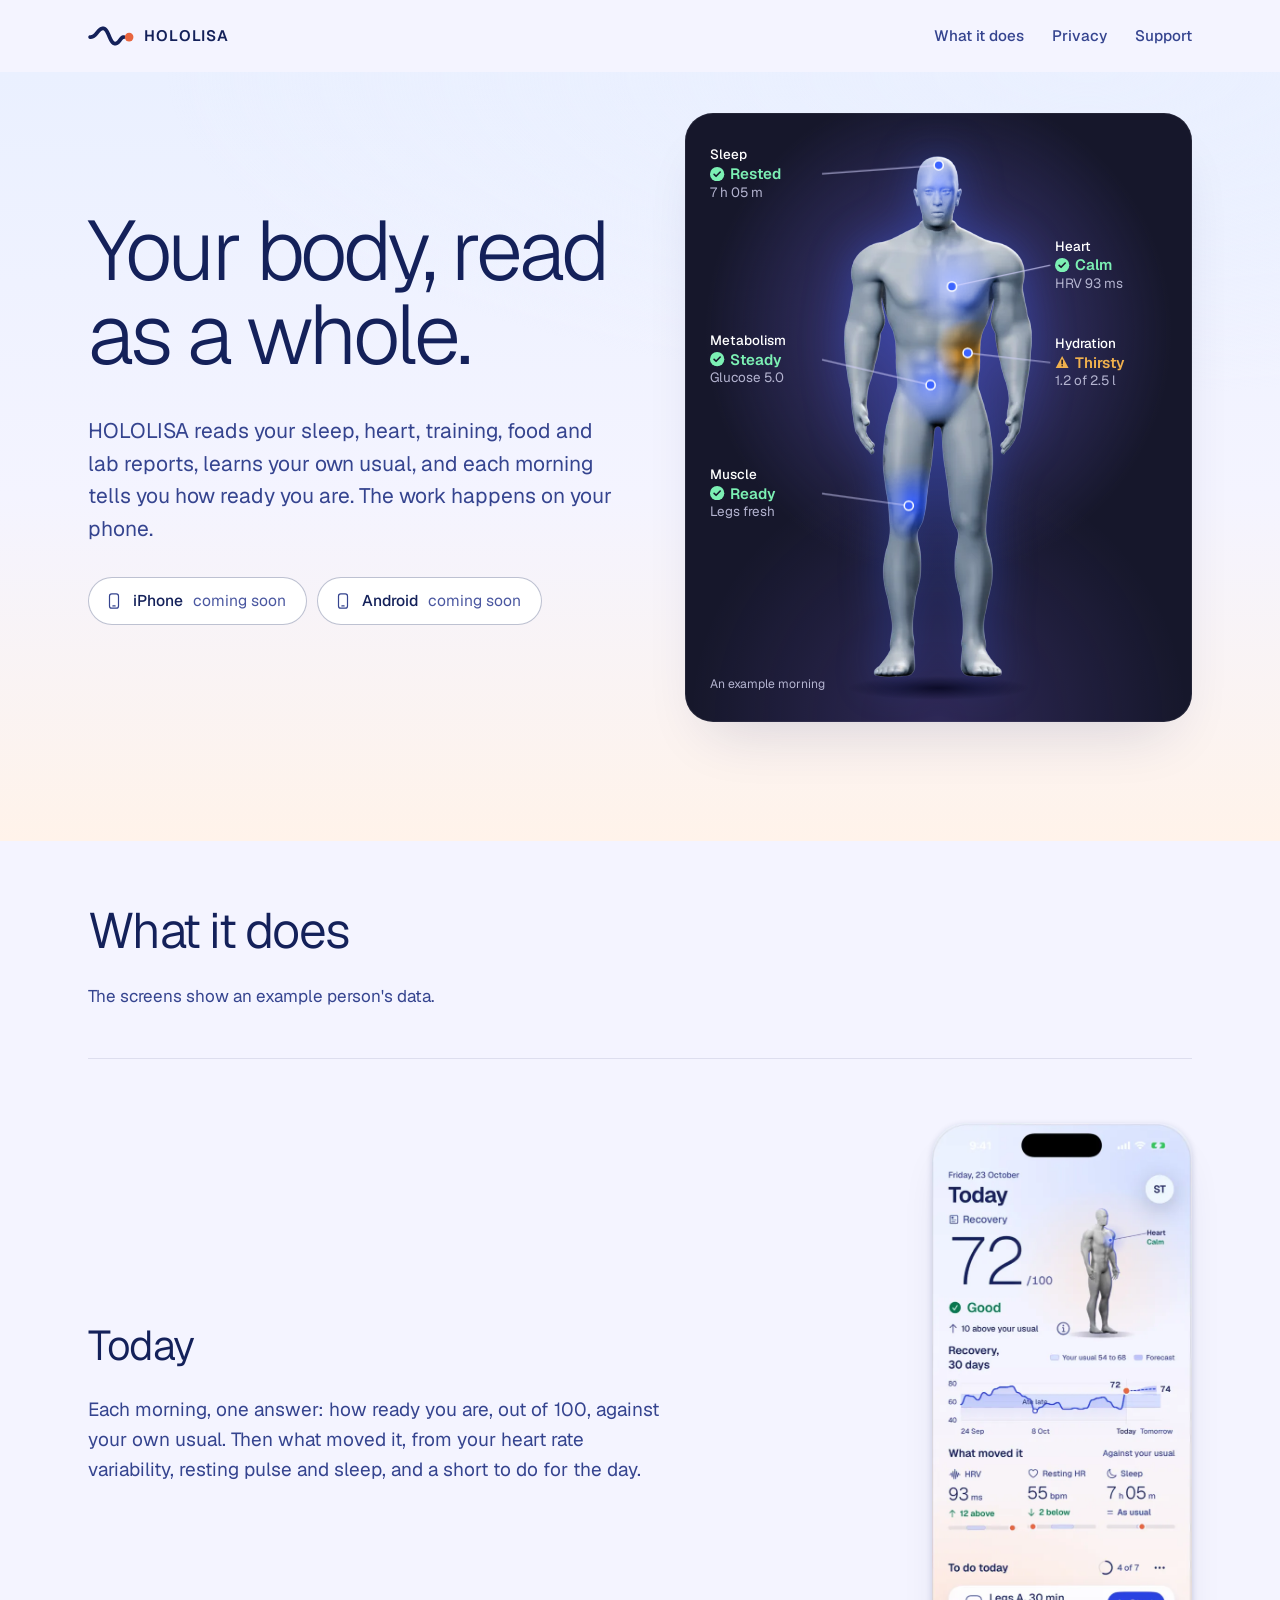
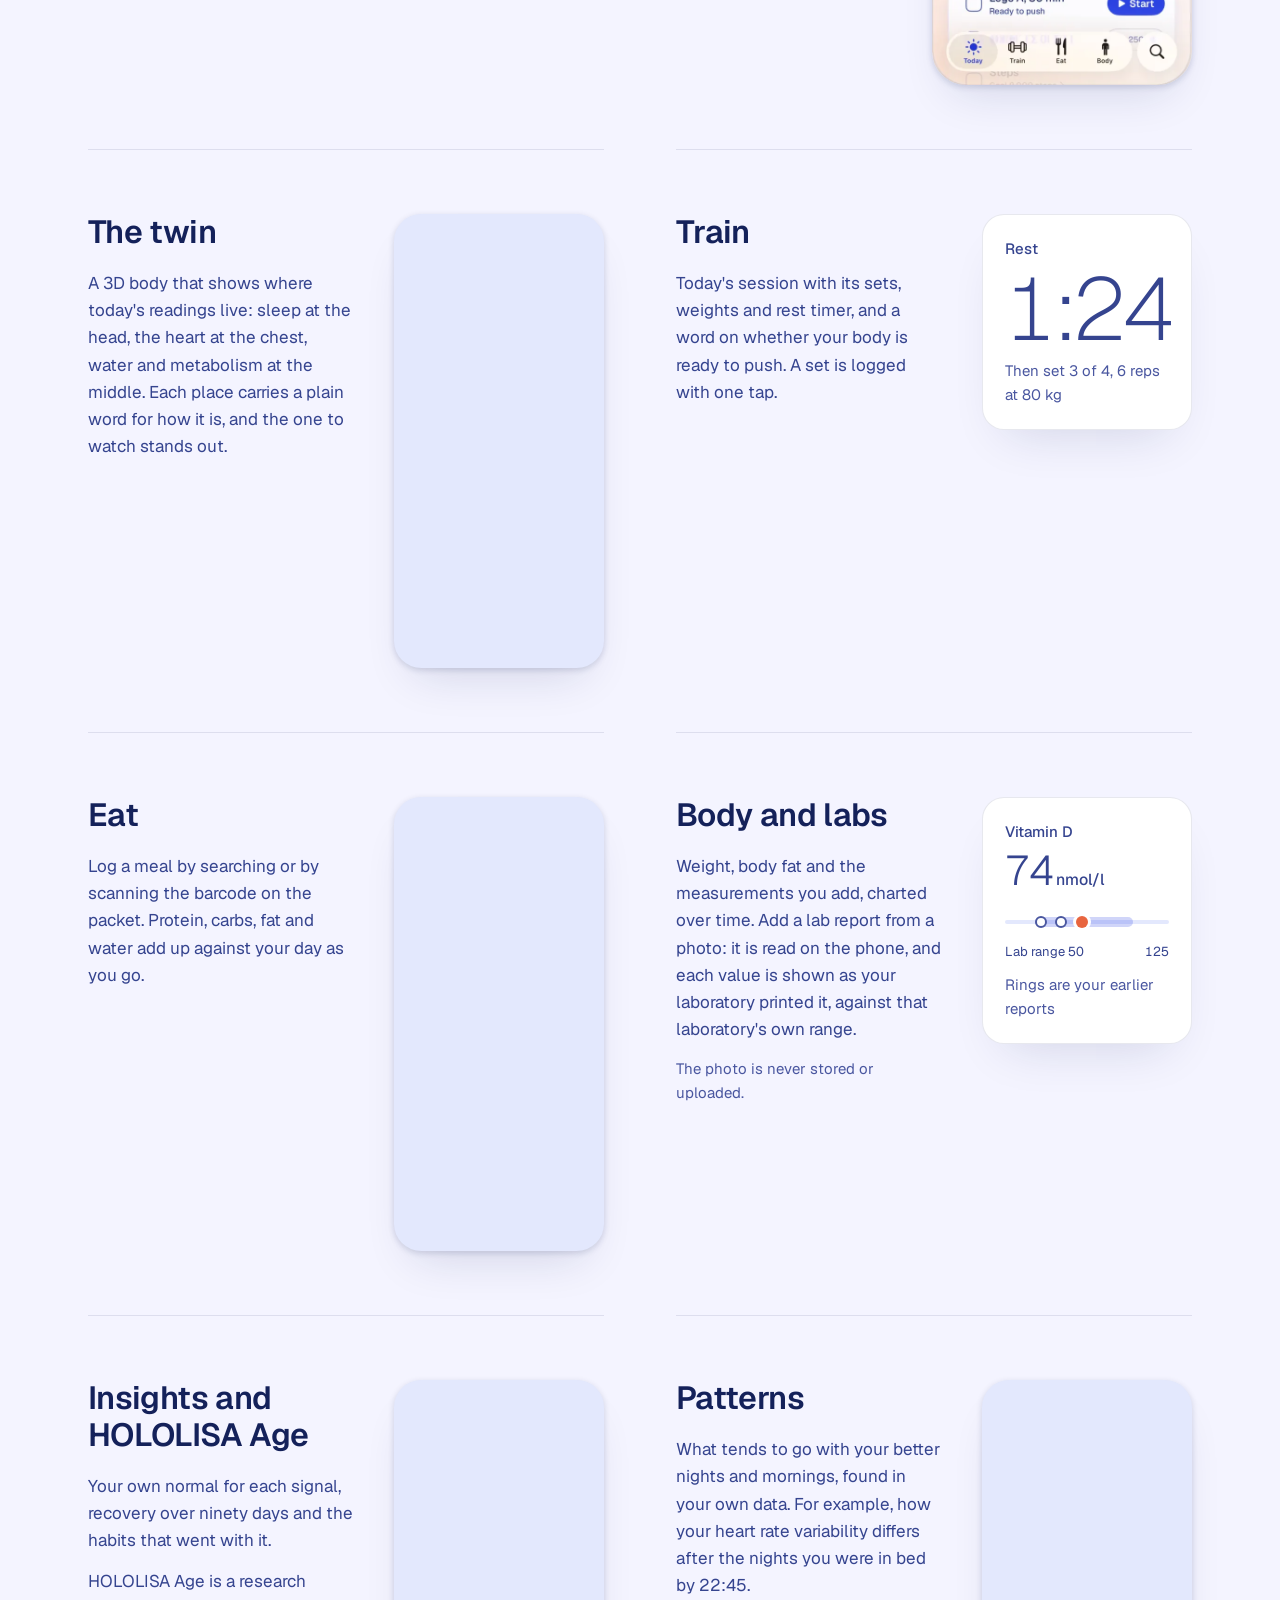
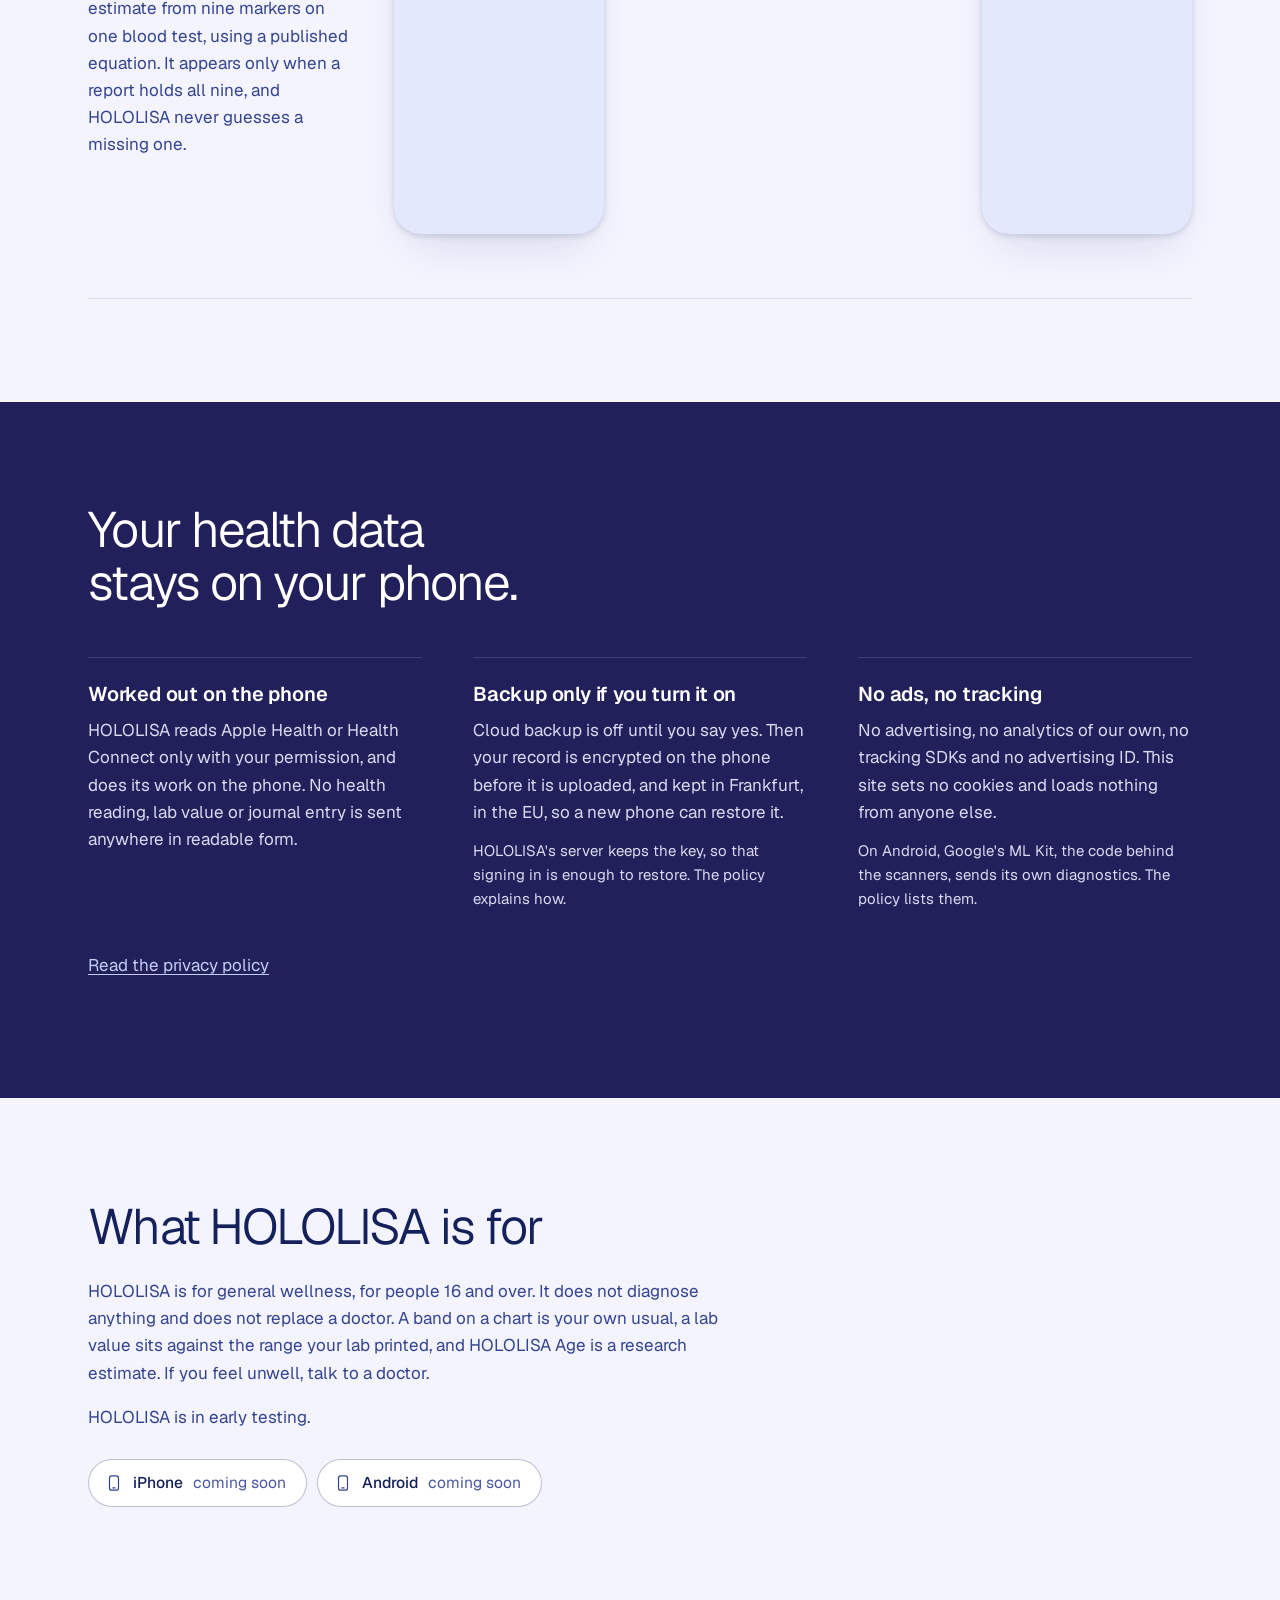
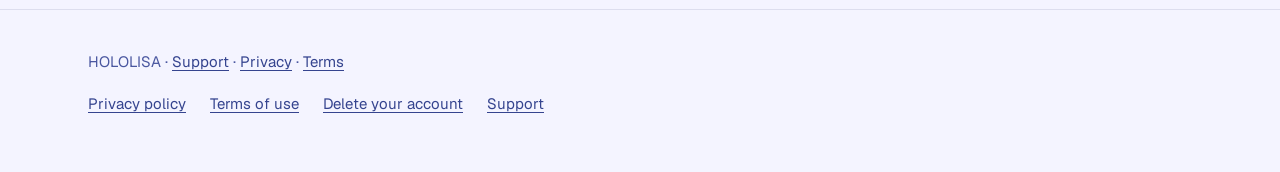
==== commit 55b7be62: "HOLOLISA on every page footer, not a person's name (okina-app/okina 0e4035904)" ====
--- a/index.html
+++ b/index.html
@@ -225,7 +225,7 @@
 
 <footer class="site-foot">
   <div class="wrap">
-    <p>HOLOLISA is developed by Kaiser Jonatan. Contact: <a href="mailto:kaiserjonatan911@gmail.com">kaiserjonatan911@gmail.com</a>.</p>
+    <p>HOLOLISA · <a href="support.html">Support</a> · <a href="privacy.html">Privacy</a> · <a href="terms.html">Terms</a></p>
     <nav aria-label="Legal and help">
       <ul>
         <li><a href="privacy.html">Privacy policy</a></li>
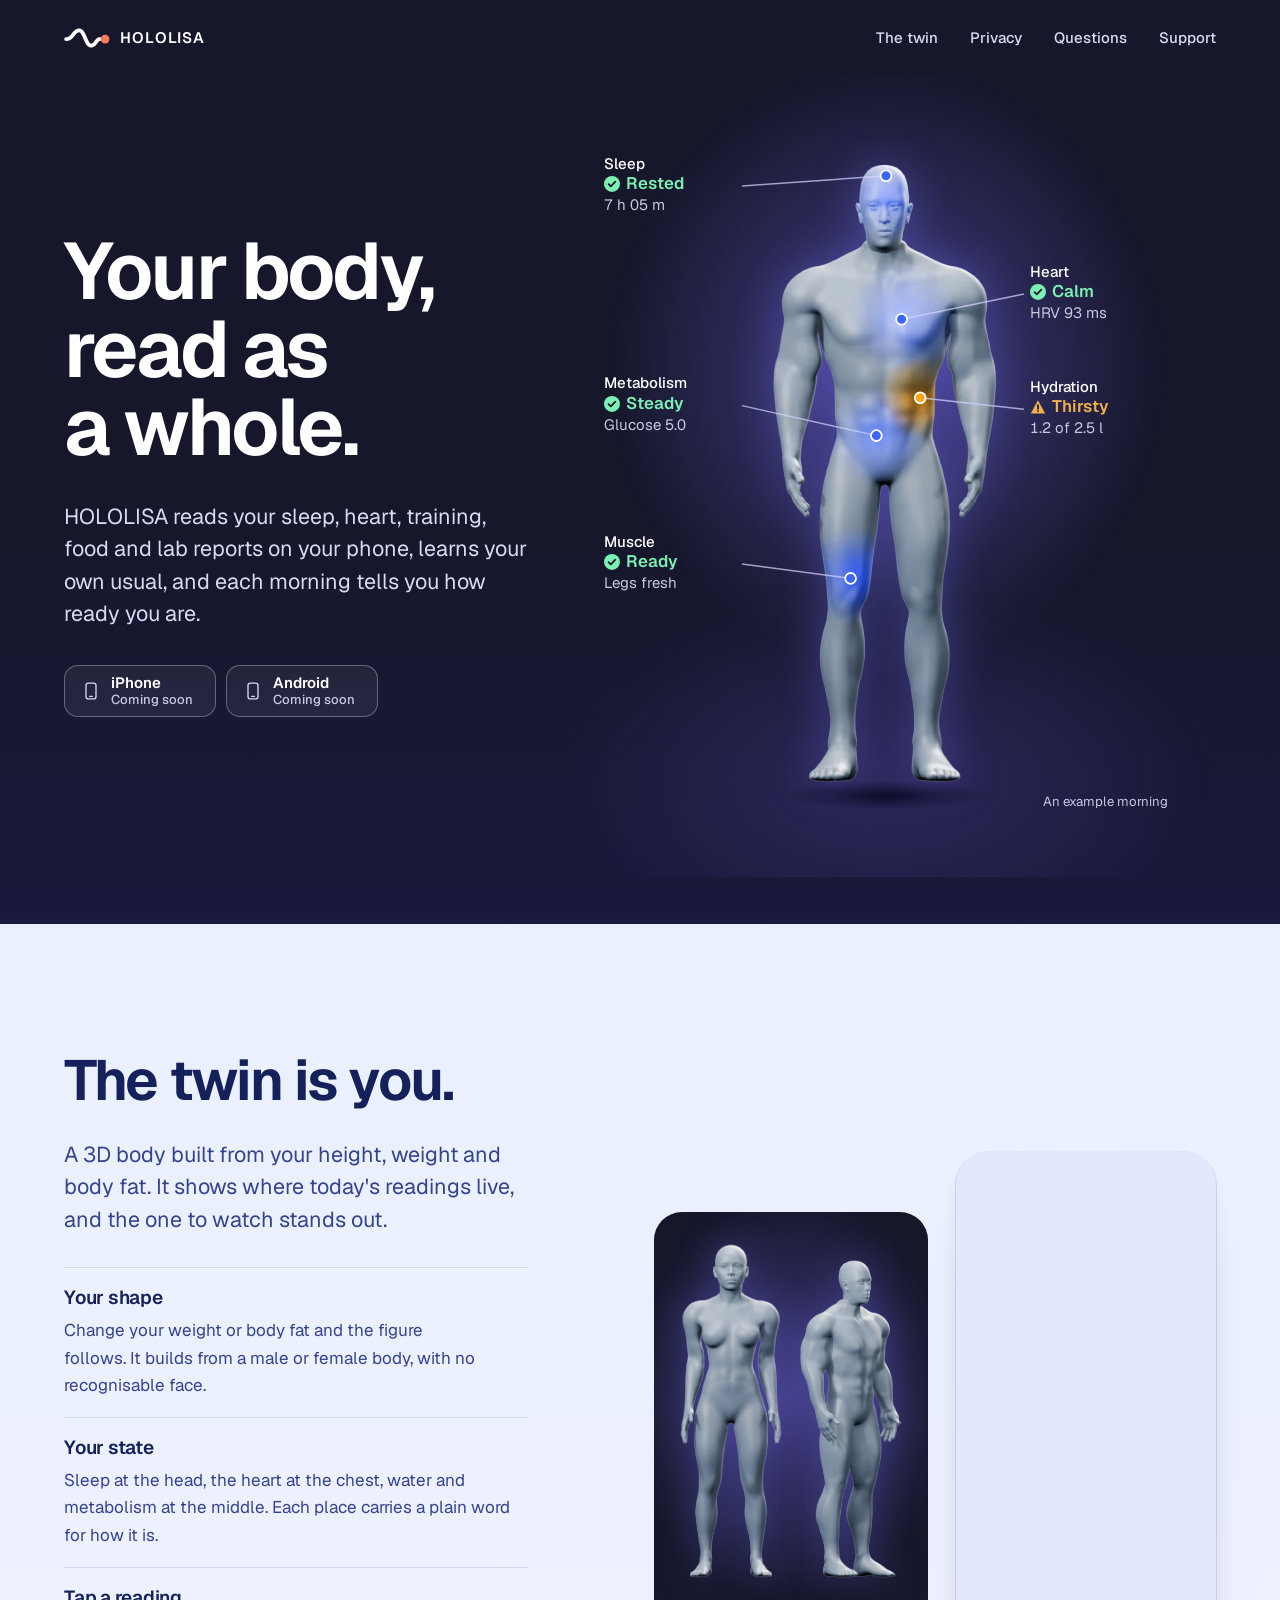
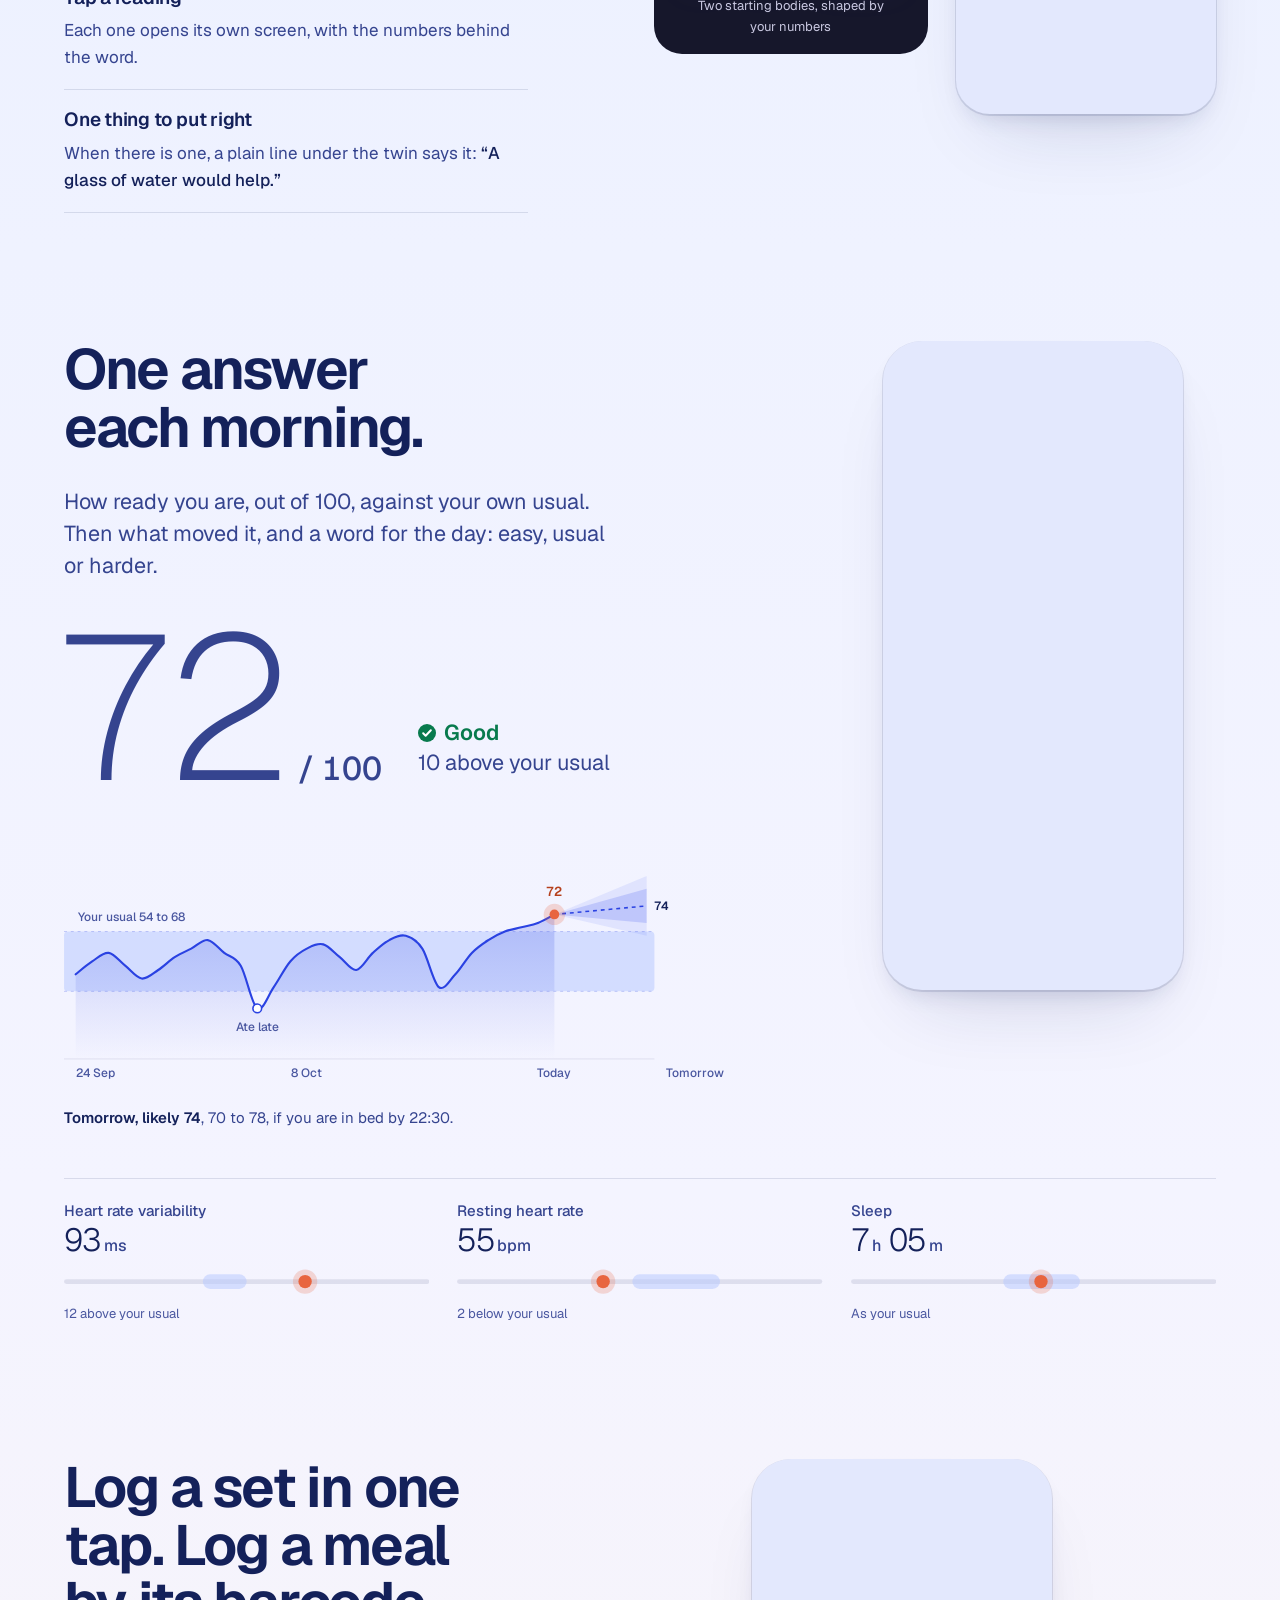
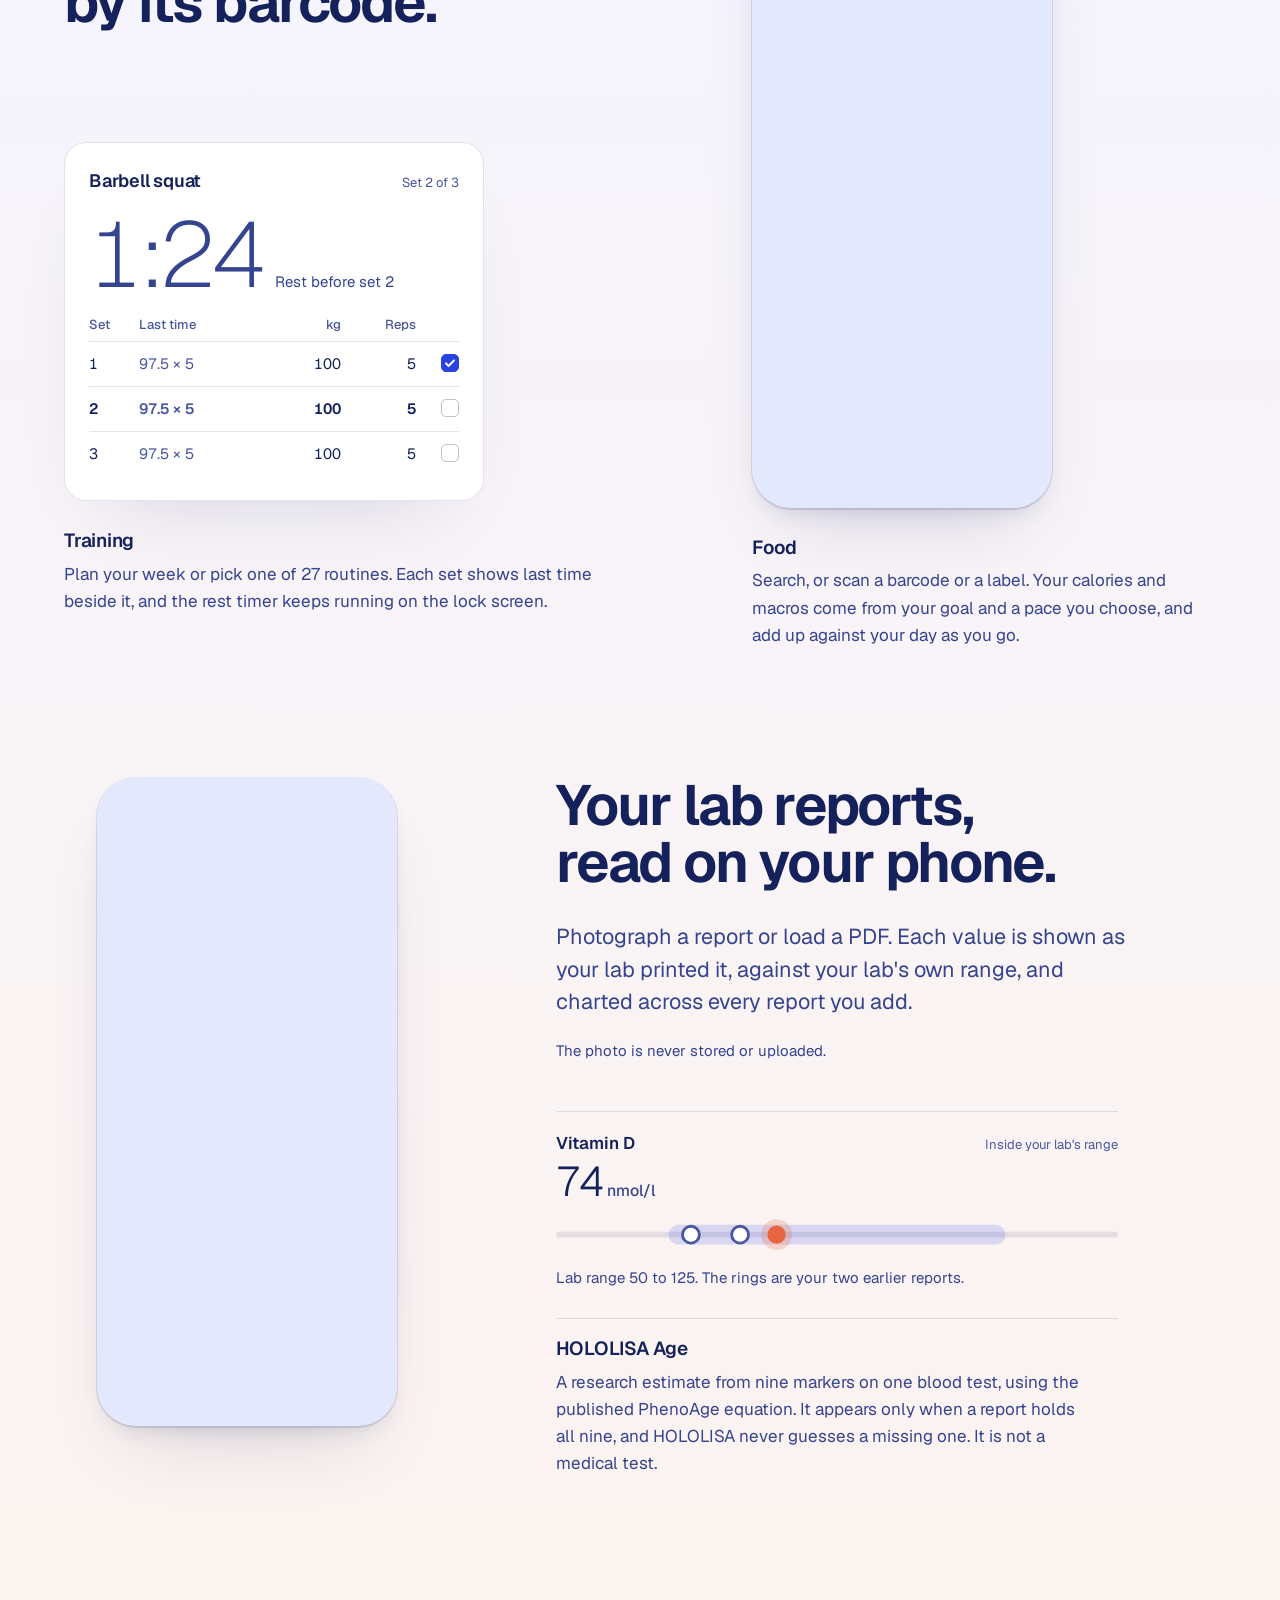
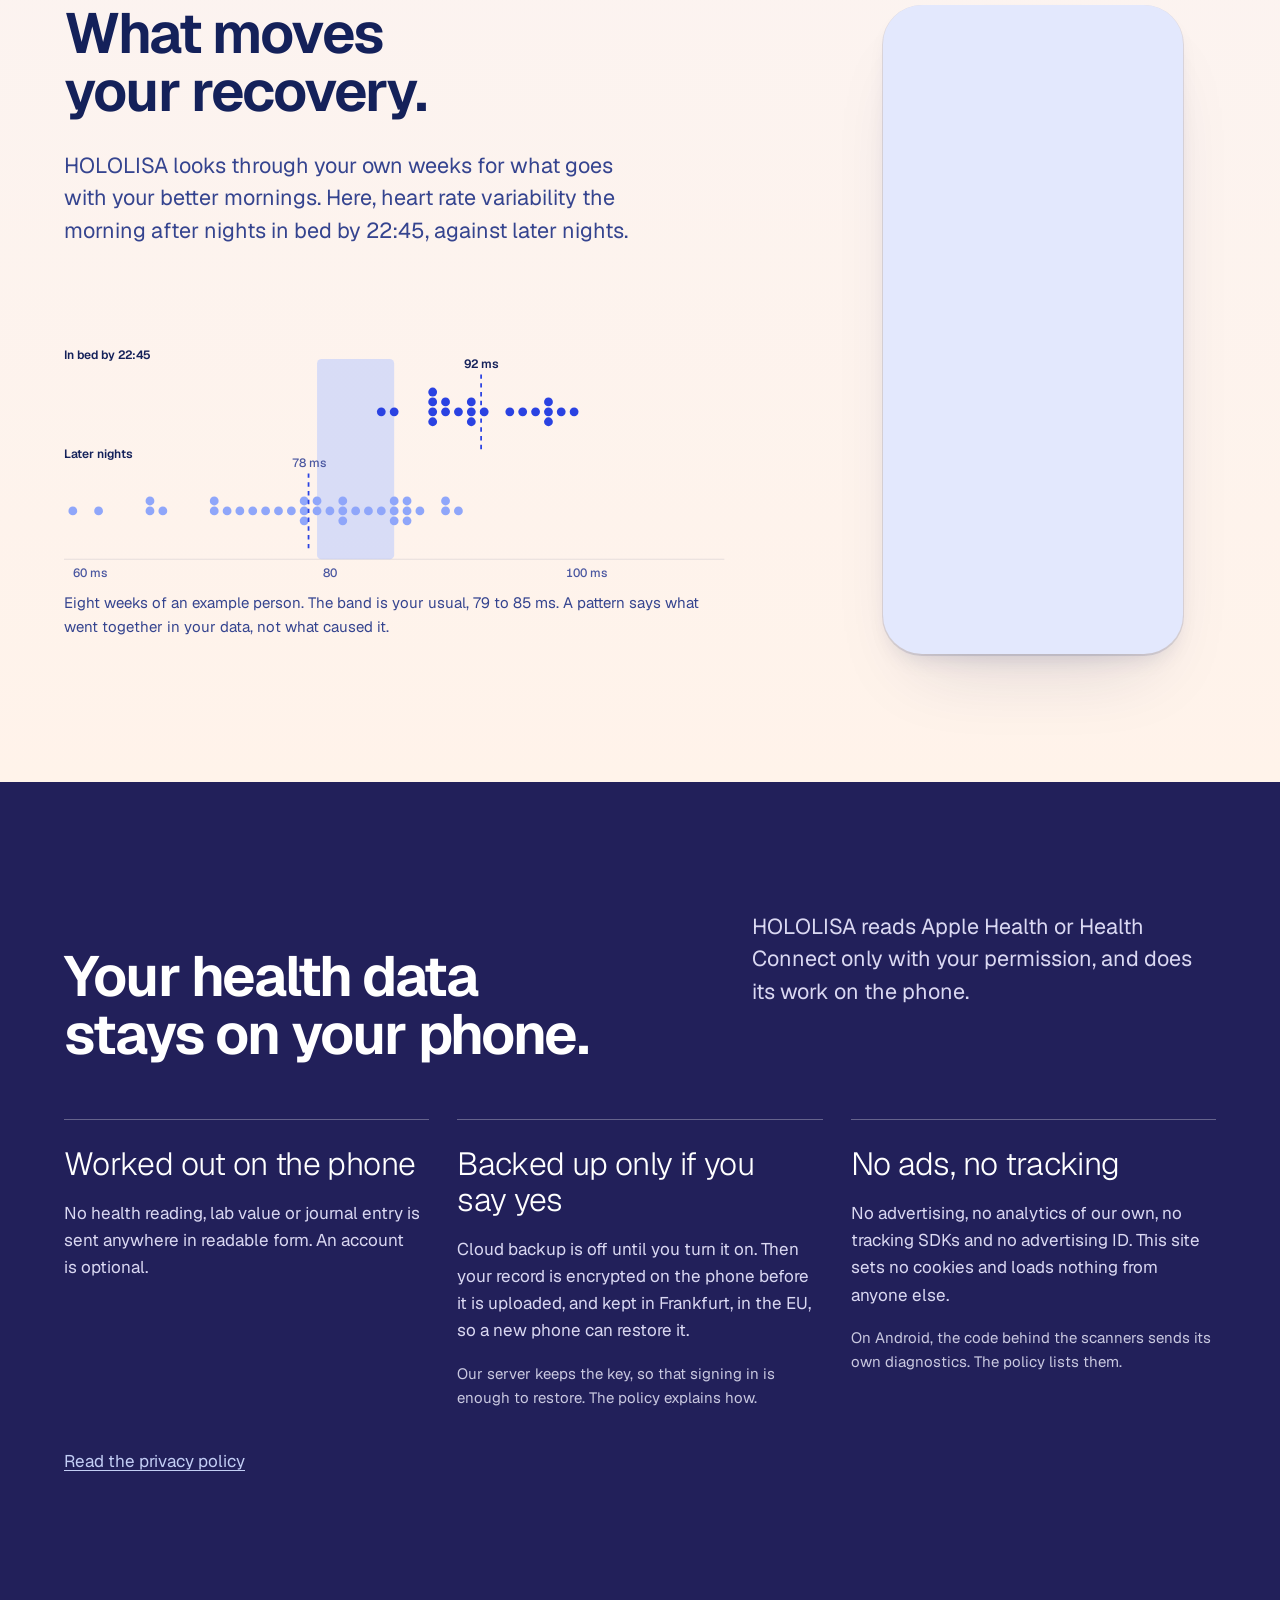
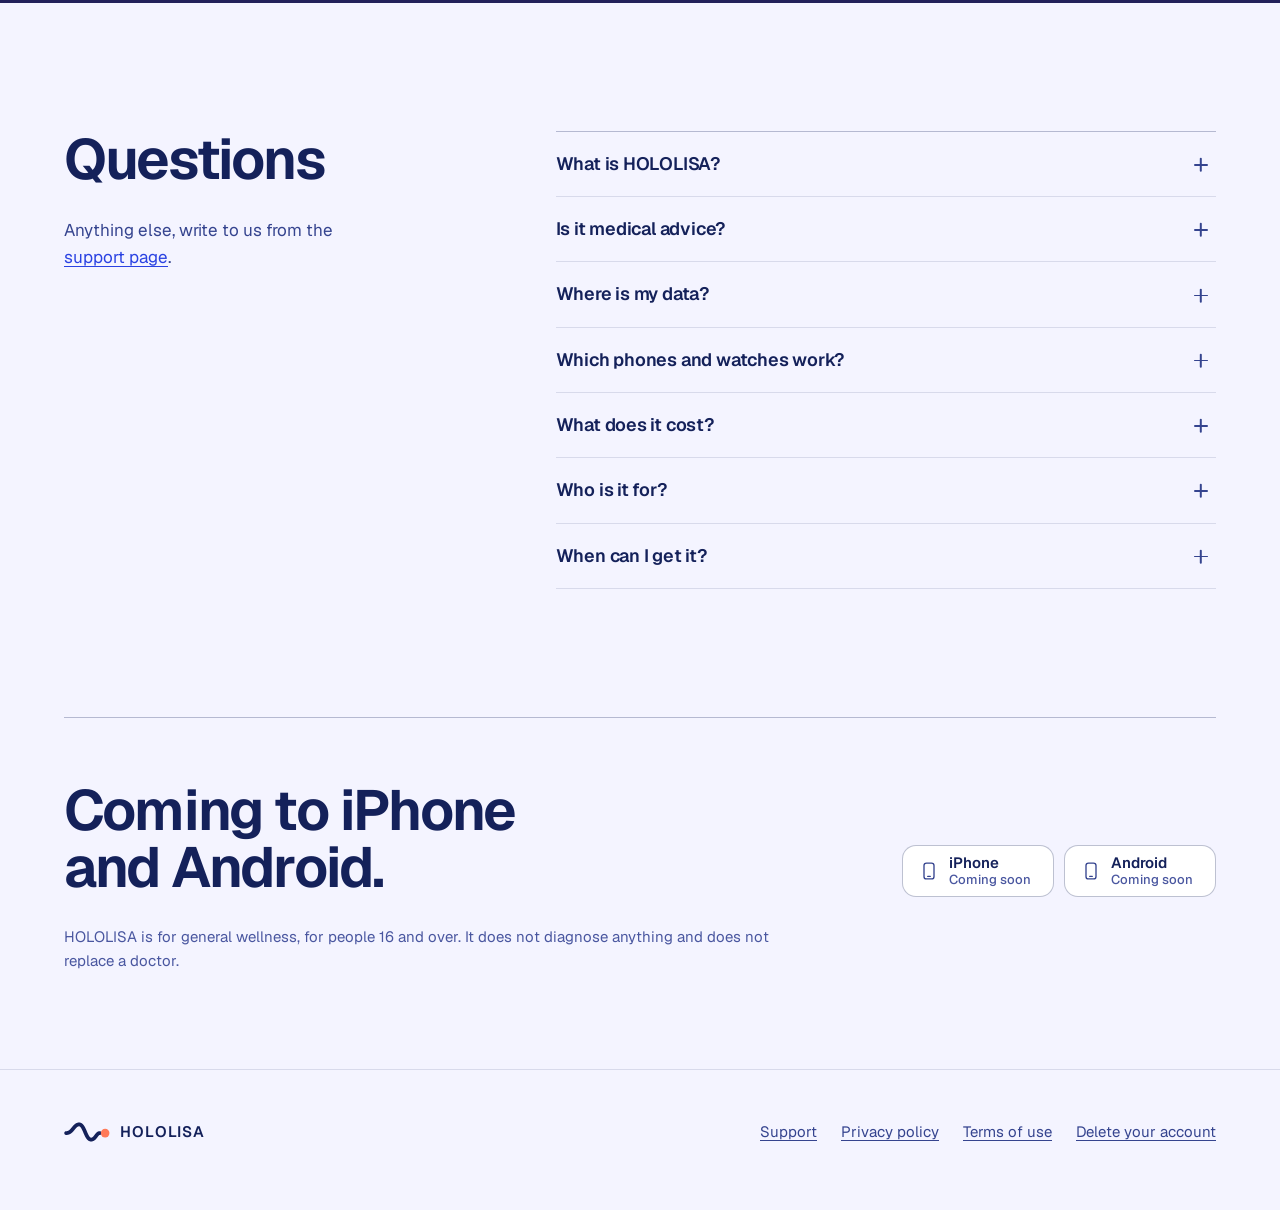
==== commit eb4c6020: "HOLOLISA site v2: the twin as the hero, the story, FAQ, og image, sitemap, 404 (okina-app/okina 27e0" ====
--- a/index.html
+++ b/index.html
@@ -6,23 +6,34 @@
 <meta http-equiv="Content-Security-Policy" content="default-src 'self'; script-src 'none'; object-src 'none'; base-uri 'none'; form-action 'none'">
 <meta name="referrer" content="no-referrer">
 <meta name="color-scheme" content="light dark">
-<meta name="theme-color" media="(prefers-color-scheme: light)" content="#EAF0FF">
-<meta name="theme-color" media="(prefers-color-scheme: dark)" content="#22205A">
-<title>HOLOLISA</title>
+<meta name="theme-color" content="#16172B">
+<title>HOLOLISA: your body, read as a whole</title>
 <meta name="description" content="HOLOLISA reads your sleep, heart, training, food and lab reports on your phone and tells you each morning how ready you are. Coming to iPhone and Android.">
+<meta property="og:type" content="website">
+<meta property="og:site_name" content="HOLOLISA">
+<meta property="og:title" content="HOLOLISA: your body, read as a whole">
+<meta property="og:description" content="Sleep, heart, training, food and lab reports, read on your phone. One answer each morning, against your own usual.">
+<meta property="og:url" content="https://okina-app.github.io/">
+<meta property="og:image" content="https://okina-app.github.io/assets/img/og.jpg">
+<meta property="og:image:width" content="1200">
+<meta property="og:image:height" content="630">
+<meta property="og:image:alt" content="The HOLOLISA body twin on its night stage, with sleep, heart, metabolism, hydration and muscle lit where they live.">
+<meta name="twitter:card" content="summary_large_image">
 <link rel="icon" href="assets/img/favicon.svg" type="image/svg+xml">
 <link rel="preload" href="assets/fonts/geist.woff" as="font" type="font/woff" crossorigin>
 <link rel="stylesheet" href="assets/css/site.css">
 <!--
-  HOLOLISA's public landing page (#2034). Source of https://okina-app.github.io/; scripts/website/publish.sh copies
+  HOLOLISA's public landing page, v2 (#2112). Source of https://okina-app.github.io/; scripts/website/publish.sh copies
   website/ into the okina-app/okina-app.github.io checkout. Static: no script, no cookie, nothing from another origin.
-  The words follow docs/brand/VOICE.md and docs/product/INTENDED-PURPOSE.md; the screens are the store shots of #2003.
+  The words follow docs/brand/VOICE.md and docs/product/INTENDED-PURPOSE.md; the screens are the store shots of #2003;
+  the twins are the R4.1 kit's v17 renders. The charts draw the R4.1 deck's example person (Sam, 34): recovery 72 against
+  a usual of 54 to 68, HRV 93 ms against 74 to 88, resting heart rate 55, sleep 7 h 05 m. Brand only, no person (#2116).
 -->
 </head>
 <body>
 <a class="skip" href="#main">Skip to content</a>
 
-<header class="site-head">
+<header class="site-head on-night">
   <div class="wrap">
     <a class="brand" href="index.html" aria-label="HOLOLISA, home">
       <svg viewBox="0 0 85 40" aria-hidden="true"><use href="assets/img/mark.svg#m"></use></svg>
@@ -30,8 +41,9 @@
     </a>
     <nav class="site-nav" aria-label="Main">
       <ul>
-        <li class="nav-what"><a href="#what">What it does</a></li>
+        <li class="wide"><a href="#twin">The twin</a></li>
         <li><a href="#privacy">Privacy</a></li>
+        <li class="wide"><a href="#faq">Questions</a></li>
         <li><a href="support.html">Support</a></li>
       </ul>
     </nav>
@@ -40,198 +52,341 @@
 
 <main id="main">
   <section class="hero" aria-labelledby="hero-title">
-    <div class="wrap">
-      <div>
+    <div class="wrap hero-grid">
+      <div class="hero-copy">
         <h1 id="hero-title">Your body, read as a whole.</h1>
-        <p class="lede">HOLOLISA reads your sleep, heart, training, food and lab reports, learns your own usual, and each morning tells you how ready you are. The work happens on your phone.</p>
+        <p class="lede">HOLOLISA reads your sleep, heart, training, food and lab reports on your phone, learns your own usual, and each morning tells you how ready you are.</p>
         <ul class="soon" aria-label="Availability">
-          <li><svg viewBox="0 0 24 24" aria-hidden="true"><rect x="6" y="2.5" width="12" height="19" rx="3" fill="none" stroke="currentColor" stroke-width="1.6"/><path d="M10.5 18.5h3" stroke="currentColor" stroke-width="1.6" stroke-linecap="round"/></svg>iPhone <span>coming soon</span></li>
-          <li><svg viewBox="0 0 24 24" aria-hidden="true"><rect x="6" y="2.5" width="12" height="19" rx="3" fill="none" stroke="currentColor" stroke-width="1.6"/><path d="M10.5 18.5h3" stroke="currentColor" stroke-width="1.6" stroke-linecap="round"/></svg>Android <span>coming soon</span></li>
+          <li><svg viewBox="0 0 24 24" aria-hidden="true"><rect x="6" y="2.5" width="12" height="19" rx="3" fill="none" stroke="currentColor" stroke-width="1.6"/><path d="M10.5 18.5h3" stroke="currentColor" stroke-width="1.6" stroke-linecap="round"/></svg><div>iPhone<span>Coming soon</span></div></li>
+          <li><svg viewBox="0 0 24 24" aria-hidden="true"><rect x="6" y="2.5" width="12" height="19" rx="3" fill="none" stroke="currentColor" stroke-width="1.6"/><path d="M10.5 18.5h3" stroke="currentColor" stroke-width="1.6" stroke-linecap="round"/></svg><div>Android<span>Coming soon</span></div></li>
         </ul>
       </div>
 
-      <figure class="stage" aria-label="The body twin on an example morning: sleep rested, 7 h 05 m; heart calm, HRV 93 ms; metabolism steady; hydration thirsty, 1.2 of 2.5 litres; muscle ready, legs fresh.">
-        <div class="floor"></div>
+      <figure class="stage" aria-label="The body twin on an example morning: sleep rested, 7 h 05 m; heart calm, HRV 93 ms; metabolism steady; muscle ready, legs fresh; hydration thirsty, 1.2 of 2.5 litres, the one to watch.">
+        <div class="pool" aria-hidden="true"></div>
+        <div class="floor" aria-hidden="true"></div>
         <div class="twin">
           <img src="assets/img/twin.webp" width="280" height="722" alt="" fetchpriority="high">
           <div class="lit" aria-hidden="true">
             <span class="l-sleep k1"></span>
             <span class="l-heart k2"></span>
             <span class="l-meta k3"></span>
-            <span class="l-water warn k4"></span>
-            <span class="l-muscle k5"></span>
+            <span class="l-muscle k4"></span>
+            <span class="l-water watch k5"></span>
           </div>
         </div>
         <svg class="leaders" viewBox="0 0 100 120" preserveAspectRatio="none" aria-hidden="true">
-          <g class="k1"><path d="M27 12 L50 10.3" pathLength="1"/><circle cx="50" cy="10.3" r="0.9"/></g>
-          <g class="k2"><path d="M72 30 L52.6 34.2" pathLength="1"/><circle cx="52.6" cy="34.2" r="0.9"/></g>
-          <g class="k3"><path d="M27 48.6 L48.4 53.6" pathLength="1"/><circle cx="48.4" cy="53.6" r="0.9"/></g>
-          <g class="k4"><path d="M72 49.2 L55.7 47.3" pathLength="1"/><circle cx="55.7" cy="47.3" r="0.9"/></g>
-          <g class="k5"><path d="M27 75 L44.1 77.4" pathLength="1"/><circle cx="44.1" cy="77.4" r="0.9"/></g>
+          <g class="k1"><path d="M50 10.3 L26 12" pathLength="1"/><circle cx="50" cy="10.3" r="0.9"/></g>
+          <g class="k2"><path d="M52.6 34.2 L73 30" pathLength="1"/><circle cx="52.6" cy="34.2" r="0.9"/></g>
+          <g class="k3"><path d="M48.4 53.6 L26 48.6" pathLength="1"/><circle cx="48.4" cy="53.6" r="0.9"/></g>
+          <g class="k4"><path d="M44.1 77.4 L26 75" pathLength="1"/><circle cx="44.1" cy="77.4" r="0.9"/></g>
+          <g class="k5 watch"><path d="M55.7 47.3 L73 49.2" pathLength="1"/><circle cx="55.7" cy="47.3" r="0.9"/></g>
         </svg>
         <div aria-hidden="true">
           <p class="sys sys-sleep k1"><b>Sleep</b><span class="v"><svg viewBox="0 0 16 16"><circle cx="8" cy="8" r="8" fill="currentColor"/><path d="M4.6 8.2l2.2 2.2 4.6-4.8" fill="none" stroke="#16172B" stroke-width="1.8" stroke-linecap="round" stroke-linejoin="round"/></svg>Rested</span>7 h 05 m</p>
           <p class="sys sys-heart k2"><b>Heart</b><span class="v"><svg viewBox="0 0 16 16"><circle cx="8" cy="8" r="8" fill="currentColor"/><path d="M4.6 8.2l2.2 2.2 4.6-4.8" fill="none" stroke="#16172B" stroke-width="1.8" stroke-linecap="round" stroke-linejoin="round"/></svg>Calm</span>HRV 93 ms</p>
           <p class="sys sys-meta k3"><b>Metabolism</b><span class="v"><svg viewBox="0 0 16 16"><circle cx="8" cy="8" r="8" fill="currentColor"/><path d="M4.6 8.2l2.2 2.2 4.6-4.8" fill="none" stroke="#16172B" stroke-width="1.8" stroke-linecap="round" stroke-linejoin="round"/></svg>Steady</span>Glucose 5.0</p>
-          <p class="sys sys-water k4"><b>Hydration</b><span class="v w"><svg viewBox="0 0 16 16"><path d="M8 1.2l7.2 13.3H.8z" fill="currentColor"/><path d="M8 6v3.8M8 12v.1" stroke="#16172B" stroke-width="1.7" stroke-linecap="round"/></svg>Thirsty</span>1.2 of 2.5 l</p>
-          <p class="sys sys-muscle k5"><b>Muscle</b><span class="v"><svg viewBox="0 0 16 16"><circle cx="8" cy="8" r="8" fill="currentColor"/><path d="M4.6 8.2l2.2 2.2 4.6-4.8" fill="none" stroke="#16172B" stroke-width="1.8" stroke-linecap="round" stroke-linejoin="round"/></svg>Ready</span>Legs fresh</p>
+          <p class="sys sys-muscle k4"><b>Muscle</b><span class="v"><svg viewBox="0 0 16 16"><circle cx="8" cy="8" r="8" fill="currentColor"/><path d="M4.6 8.2l2.2 2.2 4.6-4.8" fill="none" stroke="#16172B" stroke-width="1.8" stroke-linecap="round" stroke-linejoin="round"/></svg>Ready</span>Legs fresh</p>
+          <p class="sys sys-water k5"><b>Hydration</b><span class="v w"><svg viewBox="0 0 16 16"><path d="M8 1.2l7.2 13.3H.8z" fill="currentColor"/><path d="M8 6v3.8M8 12v.1" stroke="#16172B" stroke-width="1.7" stroke-linecap="round"/></svg>Thirsty</span>1.2 of 2.5 l</p>
         </div>
         <figcaption class="note">An example morning</figcaption>
       </figure>
     </div>
   </section>
 
-  <section class="section" id="what" aria-labelledby="what-title">
-    <div class="wrap">
-      <div class="section-head">
-        <h2 id="what-title">What it does</h2>
-        <p>The screens show an example person's data.</p>
-      </div>
-
-      <ul class="parts">
-        <li class="part">
-          <div>
-            <h3>Today</h3>
-            <p>Each morning, one answer: how ready you are, out of 100, against your own usual. Then what moved it, from your heart rate variability, resting pulse and sleep, and a short to do for the day.</p>
-          </div>
-          <figure class="shot">
-            <picture>
-              <source media="(prefers-color-scheme: dark)" srcset="assets/img/screens/today-dark.webp">
-              <img src="assets/img/screens/today-light.webp" width="560" height="1211" loading="lazy" decoding="async" alt="The Today screen: recovery 72 out of 100, Good, 10 above your usual, a 30 day chart with tomorrow's forecast, and what moved it.">
-            </picture>
-          </figure>
-        </li>
-
-        <li class="part">
-          <div>
-            <h3>The twin</h3>
-            <p>A 3D body that shows where today's readings live: sleep at the head, the heart at the chest, water and metabolism at the middle. Each place carries a plain word for how it is, and the one to watch stands out.</p>
-          </div>
-          <figure class="shot">
+  <div class="day">
+    <section class="section" id="twin" aria-labelledby="twin-title">
+      <div class="wrap grid">
+        <div class="twin-copy copy">
+          <h2 id="twin-title">The twin is you.</h2>
+          <p class="big">A 3D body built from your height, weight and body fat. It shows where today's readings live, and the one to watch stands out.</p>
+          <ul class="facts-list">
+            <li><h3>Your shape</h3><p>Change your weight or body fat and the figure follows. It builds from a male or female body, with no recognisable face.</p></li>
+            <li><h3>Your state</h3><p>Sleep at the head, the heart at the chest, water and metabolism at the middle. Each place carries a plain word for how it is.</p></li>
+            <li><h3>Tap a reading</h3><p>Each one opens its own screen, with the numbers behind the word.</p></li>
+            <li><h3>One thing to put right</h3><p>When there is one, a plain line under the twin says it: <span class="quote">“A glass of water would help.”</span></p></li>
+          </ul>
+        </div>
+        <div class="twin-plate">
+          <figure class="bodies">
+            <div class="pair">
+              <img src="assets/img/twin-female.webp" width="232" height="724" loading="lazy" decoding="async" alt="The female body twin, from the front.">
+              <img src="assets/img/twin-turn.webp" width="244" height="724" loading="lazy" decoding="async" alt="The male body twin, turned three quarters.">
+            </div>
+            <figcaption>Two starting bodies, shaped by your numbers</figcaption>
+          </figure>
+          <figure class="screen">
             <picture>
               <source media="(prefers-color-scheme: dark)" srcset="assets/img/screens/body-dark.webp">
               <img src="assets/img/screens/body-light.webp" width="560" height="1211" loading="lazy" decoding="async" alt="The Body screen: the twin with sleep, heart, metabolism, hydration and muscle tied to their readings.">
             </picture>
           </figure>
-        </li>
-
-        <li class="part">
-          <div>
-            <h3>Train</h3>
-            <p>Today's session with its sets, weights and rest timer, and a word on whether your body is ready to push. A set is logged with one tap.</p>
-          </div>
-          <div class="readout" role="img" aria-label="A rest timer between sets showing 1 minute 24 seconds, then set 3 of 4.">
-            <p class="label">Rest</p>
-            <p class="figure">1:24</p>
-            <p class="then">Then set 3 of 4, 6 reps at 80 kg</p>
-          </div>
-        </li>
-
-        <li class="part">
-          <div>
-            <h3>Eat</h3>
-            <p>Log a meal by searching or by scanning the barcode on the packet. Protein, carbs, fat and water add up against your day as you go.</p>
-          </div>
-          <figure class="shot">
+        </div>
+      </div>
+    </section>
+
+    <section class="section" id="today" aria-labelledby="today-title">
+      <div class="wrap grid">
+        <div class="answer-copy copy">
+          <h2 id="today-title">One answer each morning.</h2>
+          <p class="big">How ready you are, out of 100, against your own usual. Then what moved it, and a word for the day: easy, usual or harder.</p>
+          <div class="figure">
+            <p class="n">72<small> / 100</small></p>
+            <p class="says"><b><svg viewBox="0 0 16 16" aria-hidden="true"><circle cx="8" cy="8" r="8" fill="currentColor"/><path d="M4.6 8.2l2.2 2.2 4.6-4.8" fill="none" stroke="#FFFFFF" stroke-width="1.8" stroke-linecap="round" stroke-linejoin="round"/></svg>Good</b>10 above your usual</p>
+          </div>
+          <figure class="chart" aria-label="Recovery over 30 days, today 72, tomorrow likely 74. Your usual is 54 to 68.">
+            <div class="plot rec" aria-hidden="true">
+          <svg viewBox="0 0 680 280" aria-hidden="true" focusable="false">
+            <defs><linearGradient id="rec-area" x1="0" y1="0" x2="0" y2="1"><stop offset="0" class="c-area-top"/><stop offset="1" class="c-area-end"/></linearGradient></defs>
+            <rect class="c-band" x="0" y="112.8" width="608" height="61.6" rx="4"/>
+            <line class="c-band-edge" x1="0" x2="608" y1="112.8" y2="112.8"/>
+            <line class="c-band-edge" x1="0" x2="608" y1="174.4" y2="174.4"/>
+            <line class="c-grid" x1="0" x2="608" y1="244" y2="244"/>
+            <path class="after" d="M12 156.8 C14.8 154.6 23.3 147.3 29 143.6 C34.7 139.9 40.3 134.1 46 134.8 C51.7 135.5 57.3 143.6 63 148 C68.7 152.4 74.3 160.5 80 161.2 C85.7 161.9 91.3 156.1 97 152.4 C102.7 148.7 108.3 142.9 114 139.2 C119.7 135.5 125.3 133.3 131 130.4 C136.7 127.5 142.3 120.9 148 121.6 C153.7 122.3 159.3 130.4 165 134.8 C170.7 139.2 176.3 138.5 182 148 C187.7 157.5 193.3 188.3 199 192 C204.7 195.7 210.3 178.1 216 170 C221.7 161.9 227.3 150.2 233 143.6 C238.7 137 244.3 133.3 250 130.4 C255.7 127.5 261.3 124.5 267 126 C272.7 127.5 278.3 134.8 284 139.2 C289.7 143.6 295.3 153.1 301 152.4 C306.7 151.7 312.3 139.9 318 134.8 C323.7 129.7 329.3 124.5 335 121.6 C340.7 118.7 346.3 115.7 352 117.2 C357.7 118.7 363.3 121.6 369 130.4 C374.7 139.2 380.3 165.6 386 170 C391.7 174.4 397.3 162.7 403 156.8 C408.7 150.9 414.3 140.7 420 134.8 C425.7 128.9 431.3 125.3 437 121.6 C442.7 117.9 448.3 115 454 112.8 C459.7 110.6 465.3 109.9 471 108.4 C476.7 106.9 482.3 106.2 488 104 C493.7 101.8 502.2 96.7 505 95.2 L505 244 L12 244 Z" fill="url(#rec-area)"/>
+            <path class="c-line draw" pathLength="1" d="M12 156.8 C14.8 154.6 23.3 147.3 29 143.6 C34.7 139.9 40.3 134.1 46 134.8 C51.7 135.5 57.3 143.6 63 148 C68.7 152.4 74.3 160.5 80 161.2 C85.7 161.9 91.3 156.1 97 152.4 C102.7 148.7 108.3 142.9 114 139.2 C119.7 135.5 125.3 133.3 131 130.4 C136.7 127.5 142.3 120.9 148 121.6 C153.7 122.3 159.3 130.4 165 134.8 C170.7 139.2 176.3 138.5 182 148 C187.7 157.5 193.3 188.3 199 192 C204.7 195.7 210.3 178.1 216 170 C221.7 161.9 227.3 150.2 233 143.6 C238.7 137 244.3 133.3 250 130.4 C255.7 127.5 261.3 124.5 267 126 C272.7 127.5 278.3 134.8 284 139.2 C289.7 143.6 295.3 153.1 301 152.4 C306.7 151.7 312.3 139.9 318 134.8 C323.7 129.7 329.3 124.5 335 121.6 C340.7 118.7 346.3 115.7 352 117.2 C357.7 118.7 363.3 121.6 369 130.4 C374.7 139.2 380.3 165.6 386 170 C391.7 174.4 397.3 162.7 403 156.8 C408.7 150.9 414.3 140.7 420 134.8 C425.7 128.9 431.3 125.3 437 121.6 C442.7 117.9 448.3 115 454 112.8 C459.7 110.6 465.3 109.9 471 108.4 C476.7 106.9 482.3 106.2 488 104 C493.7 101.8 502.2 96.7 505 95.2"/>
+            <g class="after">
+              <path class="c-fan80" d="M505 95.2 L600 55.6 L600 117.2 Z"/>
+              <path class="c-fan50" d="M505 95.2 L600 68.8 L600 104 Z"/>
+              <line class="c-median" x1="505" y1="95.2" x2="600" y2="86.4"/>
+              <circle class="c-event" cx="199" cy="192" r="4.5"/>
+              <circle class="c-halo" cx="505" cy="95.2" r="11"/>
+              <circle class="c-now" cx="505" cy="95.2" r="5"/>
+            </g>
+          </svg>
+          <span class="lb rl-usual">Your usual 54 to 68</span>
+          <span class="lb rl-e1">Ate late</span>
+          <span class="lb rl-now now after">72</span>
+          <span class="lb rl-fan strong after">74</span>
+          <span class="lb rl-x0">24 Sep</span>
+          <span class="lb rl-x1">8 Oct</span>
+          <span class="lb rl-x2">Today</span>
+          <span class="lb rl-x3">Tomorrow</span>
+            </div>
+            <figcaption><b>Tomorrow, likely 74</b>, 70 to 78, if you are in bed by 22:30.</figcaption>
+          </figure>
+        </div>
+        <figure class="screen answer-screen">
+          <picture>
+            <source media="(prefers-color-scheme: dark)" srcset="assets/img/screens/today-dark.webp">
+            <img src="assets/img/screens/today-light.webp" width="560" height="1211" loading="lazy" decoding="async" alt="The Today screen: recovery 72 out of 100, Good, 10 above your usual, a 30 day chart with tomorrow's forecast, and what moved it.">
+          </picture>
+        </figure>
+        <ul class="moved" aria-label="What moved it">
+          <li>
+            <h3>Heart rate variability</h3>
+            <p class="read">93<small>ms</small></p>
+            <svg viewBox="0 0 300 24" aria-hidden="true"><rect class="c-track" x="0" y="10" width="300" height="4" rx="2"/><rect class="c-band" x="114" y="6" width="36" height="12" rx="6"/><circle class="c-halo" cx="198" cy="12" r="10"/><circle class="c-now" cx="198" cy="12" r="5.5"/></svg>
+            <p class="vs">12 above your usual</p>
+          </li>
+          <li>
+            <h3>Resting heart rate</h3>
+            <p class="read">55<small>bpm</small></p>
+            <svg viewBox="0 0 300 24" aria-hidden="true"><rect class="c-track" x="0" y="10" width="300" height="4" rx="2"/><rect class="c-band" x="144" y="6" width="72" height="12" rx="6"/><circle class="c-halo" cx="120" cy="12" r="10"/><circle class="c-now" cx="120" cy="12" r="5.5"/></svg>
+            <p class="vs">2 below your usual</p>
+          </li>
+          <li>
+            <h3>Sleep</h3>
+            <p class="read">7<small>h</small> 05<small>m</small></p>
+            <svg viewBox="0 0 300 24" aria-hidden="true"><rect class="c-track" x="0" y="10" width="300" height="4" rx="2"/><rect class="c-band" x="125" y="6" width="63" height="12" rx="6"/><circle class="c-halo" cx="156" cy="12" r="10"/><circle class="c-now" cx="156" cy="12" r="5.5"/></svg>
+            <p class="vs">As your usual</p>
+          </li>
+        </ul>
+      </div>
+    </section>
+
+    <section class="section" id="train" aria-labelledby="train-title">
+      <div class="wrap grid">
+        <div class="tf-head">
+          <h2 id="train-title">Log a set in one tap. Log a meal by its barcode.</h2>
+        </div>
+        <div class="tf-col tf-train">
+          <div class="copy">
+            <h3>Training</h3>
+            <p>Plan your week or pick one of 27 routines. Each set shows last time beside it, and the rest timer keeps running on the lock screen.</p>
+          </div>
+          <figure class="set" aria-label="An example squat session: resting 1 minute 24 seconds before set 2 of 3, 100 kg for 5 reps, last time 97.5 kg for 5.">
+            <p class="head"><b>Barbell squat</b><span>Set 2 of 3</span></p>
+            <p class="rest"><span class="t">1:24</span><span>Rest before set 2</span></p>
+            <table>
+              <thead><tr><th scope="col">Set</th><th scope="col">Last time</th><th scope="col" class="r">kg</th><th scope="col" class="r">Reps</th><th scope="col" class="r"><span class="vh">Done</span></th></tr></thead>
+              <tbody>
+                <tr><td>1</td><td class="last">97.5 × 5</td><td class="r">100</td><td class="r">5</td><td class="r"><span class="tick done"><svg viewBox="0 0 16 16" aria-hidden="true"><path d="M4 8.4l2.6 2.6 5.4-5.6" fill="none" stroke="currentColor" stroke-width="2" stroke-linecap="round" stroke-linejoin="round"/></svg></span><span class="vh">Done</span></td></tr>
+                <tr class="on"><td>2</td><td class="last">97.5 × 5</td><td class="r">100</td><td class="r">5</td><td class="r"><span class="tick"></span><span class="vh">Next</span></td></tr>
+                <tr><td>3</td><td class="last">97.5 × 5</td><td class="r">100</td><td class="r">5</td><td class="r"><span class="tick"></span><span class="vh">To do</span></td></tr>
+              </tbody>
+            </table>
+          </figure>
+        </div>
+        <div class="tf-col tf-eat">
+          <div class="copy">
+            <h3>Food</h3>
+            <p>Search, or scan a barcode or a label. Your calories and macros come from your goal and a pace you choose, and add up against your day as you go.</p>
+          </div>
+          <figure class="screen">
             <picture>
               <source media="(prefers-color-scheme: dark)" srcset="assets/img/screens/eat-dark.webp">
               <img src="assets/img/screens/eat-light.webp" width="560" height="1211" loading="lazy" decoding="async" alt="The Eat screen: what is left for the day, with protein, carbs and fat, and the meals logged so far.">
             </picture>
           </figure>
+        </div>
+      </div>
+    </section>
+
+    <section class="section" id="labs" aria-labelledby="labs-title">
+      <div class="wrap grid">
+        <figure class="screen labs-screen">
+          <picture>
+            <source media="(prefers-color-scheme: dark)" srcset="assets/img/screens/age-dark.webp">
+            <img src="assets/img/screens/age-light.webp" width="560" height="1211" loading="lazy" decoding="async" alt="HOLOLISA Age on the Body screen: 26 years, younger than a calendar age of 34, give or take 4 years, above the findings from the last 60 days.">
+          </picture>
+        </figure>
+        <div class="labs-copy copy">
+          <h2 id="labs-title">Your lab reports, read on your phone.</h2>
+          <p class="big">Photograph a report or load a PDF. Each value is shown as your lab printed it, against your lab's own range, and charted across every report you add.</p>
+          <p class="fine">The photo is never stored or uploaded.</p>
+        </div>
+        <div class="labs-viz">
+          <figure class="marker chart" aria-label="An example lab value: vitamin D 74 nmol per litre, inside the lab's range of 50 to 125, up from two earlier reports.">
+            <p class="head"><b>Vitamin D</b><span>Inside your lab's range</span></p>
+            <p class="read">74<small>nmol/l</small></p>
+            <svg viewBox="0 0 400 28" aria-hidden="true"><rect class="c-track" x="0" y="12" width="400" height="4" rx="2"/><rect class="c-ref" x="80" y="7" width="240" height="14" rx="7"/><circle class="c-was rise" cx="96" cy="14" r="6"/><circle class="c-was rise" cx="131" cy="14" r="6"/><circle class="c-halo after" cx="157" cy="14" r="11"/><circle class="c-now after" cx="157" cy="14" r="6.5"/></svg>
+            <figcaption>Lab range 50 to 125. The rings are your two earlier reports.</figcaption>
+          </figure>
+          <div class="age-line">
+            <h3>HOLOLISA Age</h3>
+            <p>A research estimate from nine markers on one blood test, using the published PhenoAge equation. It appears only when a report holds all nine, and HOLOLISA never guesses a missing one. It is not a medical test.</p>
+          </div>
+        </div>
+      </div>
+    </section>
+
+    <section class="section" id="patterns" aria-labelledby="patterns-title">
+      <div class="wrap grid">
+        <div class="pat-copy copy">
+          <h2 id="patterns-title">What moves your recovery.</h2>
+          <p class="big">HOLOLISA looks through your own weeks for what goes with your better mornings. Here, heart rate variability the morning after nights in bed by 22:45, against later nights.</p>
+        </div>
+        <figure class="chart pat-chart" aria-label="An example of eight weeks: heart rate variability averaged 92 ms after the nights in bed by 22:45, and 78 ms after later nights. The usual is 79 to 85.">
+          <div class="plot pat" aria-hidden="true">
+          <svg viewBox="0 0 600 220" aria-hidden="true" focusable="false">
+            <rect class="c-band" x="229.9" y="20" width="70.1" height="182" rx="4"/>
+            <line class="c-grid" x1="0" x2="600" y1="202" y2="202"/>
+            <g class="rise"><circle class="c-dot" cx="288.3" cy="68" r="4"/><circle class="c-dot" cx="300" cy="68" r="4"/><circle class="c-dot" cx="335" cy="68" r="4"/><circle class="c-dot" cx="335" cy="59" r="4"/><circle class="c-dot" cx="335" cy="77" r="4"/><circle class="c-dot" cx="335" cy="50" r="4"/><circle class="c-dot" cx="346.7" cy="68" r="4"/><circle class="c-dot" cx="346.7" cy="59" r="4"/><circle class="c-dot" cx="358.4" cy="68" r="4"/><circle class="c-dot" cx="370.1" cy="68" r="4"/><circle class="c-dot" cx="370.1" cy="59" r="4"/><circle class="c-dot" cx="370.1" cy="77" r="4"/><circle class="c-dot" cx="381.8" cy="68" r="4"/><circle class="c-dot" cx="405.1" cy="68" r="4"/><circle class="c-dot" cx="416.8" cy="68" r="4"/><circle class="c-dot" cx="428.5" cy="68" r="4"/><circle class="c-dot" cx="440.2" cy="68" r="4"/><circle class="c-dot" cx="440.2" cy="59" r="4"/><circle class="c-dot" cx="440.2" cy="77" r="4"/><circle class="c-dot" cx="451.8" cy="68" r="4"/><circle class="c-dot" cx="463.5" cy="68" r="4"/></g>
+            <g class="rise"><circle class="c-dim" cx="8" cy="158" r="4"/><circle class="c-dim" cx="31.4" cy="158" r="4"/><circle class="c-dim" cx="78.1" cy="158" r="4"/><circle class="c-dim" cx="78.1" cy="149" r="4"/><circle class="c-dim" cx="89.8" cy="158" r="4"/><circle class="c-dim" cx="136.5" cy="158" r="4"/><circle class="c-dim" cx="136.5" cy="149" r="4"/><circle class="c-dim" cx="148.2" cy="158" r="4"/><circle class="c-dim" cx="159.8" cy="158" r="4"/><circle class="c-dim" cx="171.5" cy="158" r="4"/><circle class="c-dim" cx="183.2" cy="158" r="4"/><circle class="c-dim" cx="194.9" cy="158" r="4"/><circle class="c-dim" cx="206.6" cy="158" r="4"/><circle class="c-dim" cx="218.2" cy="158" r="4"/><circle class="c-dim" cx="218.2" cy="149" r="4"/><circle class="c-dim" cx="218.2" cy="167" r="4"/><circle class="c-dim" cx="229.9" cy="158" r="4"/><circle class="c-dim" cx="229.9" cy="149" r="4"/><circle class="c-dim" cx="241.6" cy="158" r="4"/><circle class="c-dim" cx="253.3" cy="158" r="4"/><circle class="c-dim" cx="253.3" cy="149" r="4"/><circle class="c-dim" cx="253.3" cy="167" r="4"/><circle class="c-dim" cx="265" cy="158" r="4"/><circle class="c-dim" cx="276.6" cy="158" r="4"/><circle class="c-dim" cx="288.3" cy="158" r="4"/><circle class="c-dim" cx="300" cy="158" r="4"/><circle class="c-dim" cx="300" cy="149" r="4"/><circle class="c-dim" cx="300" cy="167" r="4"/><circle class="c-dim" cx="311.7" cy="158" r="4"/><circle class="c-dim" cx="311.7" cy="149" r="4"/><circle class="c-dim" cx="311.7" cy="167" r="4"/><circle class="c-dim" cx="323.4" cy="158" r="4"/><circle class="c-dim" cx="346.7" cy="158" r="4"/><circle class="c-dim" cx="346.7" cy="149" r="4"/><circle class="c-dim" cx="358.4" cy="158" r="4"/></g>
+            <line class="c-median after" x1="379" x2="379" y1="34" y2="102"/>
+            <line class="c-median after" x1="222.2" x2="222.2" y1="124" y2="192"/>
+          </svg>
+          <span class="lb pl-r1 strong">In bed by 22:45</span>
+          <span class="lb pl-r2 strong">Later nights</span>
+          <span class="lb pl-m1 strong after">92 ms</span>
+          <span class="lb pl-m2 after">78 ms</span>
+          <span class="lb pl-x0">60 ms</span>
+          <span class="lb pl-x1">80</span>
+          <span class="lb pl-x2">100 ms</span>
+            </div>
+          <figcaption>Eight weeks of an example person. The band is your usual, 79 to 85 ms. A pattern says what went together in your data, not what caused it.</figcaption>
+        </figure>
+        <figure class="screen pat-screen">
+          <picture>
+            <source media="(prefers-color-scheme: dark)" srcset="assets/img/screens/hrv-dark.webp">
+            <img src="assets/img/screens/hrv-light.webp" width="560" height="1211" loading="lazy" decoding="async" alt="The heart rate variability screen: 93 ms, above your usual, eight weeks of readings, and a pattern linking bedtime to the next morning.">
+          </picture>
+        </figure>
+      </div>
+    </section>
+  </div>
+
+  <section class="night-band" id="privacy" aria-labelledby="privacy-title">
+    <div class="wrap">
+      <div class="band-head">
+        <h2 id="privacy-title">Your health data stays on your phone.</h2>
+        <p class="lede">HOLOLISA reads Apple Health or Health Connect only with your permission, and does its work on the phone.</p>
+      </div>
+      <ul class="pillars">
+        <li>
+          <p class="where">Worked out on the phone</p>
+          <p>No health reading, lab value or journal entry is sent anywhere in readable form. An account is optional.</p>
         </li>
-
-        <li class="part">
-          <div>
-            <h3>Body and labs</h3>
-            <p>Weight, body fat and the measurements you add, charted over time. Add a lab report from a photo: it is read on the phone, and each value is shown as your laboratory printed it, against that laboratory's own range.</p>
-            <p class="fine">The photo is never stored or uploaded.</p>
-          </div>
-          <div class="readout" role="img" aria-label="An example lab value, vitamin D 74 nmol per litre, inside the lab's range of 50 to 125, up from two earlier reports.">
-            <p class="label">Vitamin D</p>
-            <p class="value">74<small>nmol/l</small></p>
-            <div class="range"><span class="track"></span><span class="band"></span><span class="was w1"></span><span class="was w2"></span><span class="now"></span></div>
-            <p class="range-scale"><span>Lab range 50</span><span>125</span></p>
-            <p class="then">Rings are your earlier reports</p>
-          </div>
+        <li>
+          <p class="where">Backed up only if you say yes</p>
+          <p>Cloud backup is off until you turn it on. Then your record is encrypted on the phone before it is uploaded, and kept in Frankfurt, in the EU, so a new phone can restore it.</p>
+          <p class="fine">Our server keeps the key, so that signing in is enough to restore. The policy explains how.</p>
         </li>
-
-        <li class="part">
-          <div>
-            <h3>Insights and HOLOLISA Age</h3>
-            <p>Your own normal for each signal, recovery over ninety days and the habits that went with it.</p>
-            <p>HOLOLISA Age is a research estimate from nine markers on one blood test, using a published equation. It appears only when a report holds all nine, and HOLOLISA never guesses a missing one.</p>
-          </div>
-          <figure class="shot">
-            <picture>
-              <source media="(prefers-color-scheme: dark)" srcset="assets/img/screens/age-dark.webp">
-              <img src="assets/img/screens/age-light.webp" width="560" height="1211" loading="lazy" decoding="async" alt="The HOLOLISA Age screen: a research estimate beside calendar age, with how it moved between reports.">
-            </picture>
-          </figure>
-        </li>
-
-        <li class="part">
-          <div>
-            <h3>Patterns</h3>
-            <p>What tends to go with your better nights and mornings, found in your own data. For example, how your heart rate variability differs after the nights you were in bed by 22:45.</p>
-          </div>
-          <figure class="shot">
-            <picture>
-              <source media="(prefers-color-scheme: dark)" srcset="assets/img/screens/hrv-dark.webp">
-              <img src="assets/img/screens/hrv-light.webp" width="560" height="1211" loading="lazy" decoding="async" alt="The heart rate variability screen: 93 ms, above your usual, eight weeks of readings, and a pattern linking bedtime to the next morning.">
-            </picture>
-          </figure>
+        <li>
+          <p class="where">No ads, no tracking</p>
+          <p>No advertising, no analytics of our own, no tracking SDKs and no advertising ID. This site sets no cookies and loads nothing from anyone else.</p>
+          <p class="fine">On Android, the code behind the scanners sends its own diagnostics. The policy lists them.</p>
         </li>
       </ul>
+      <p class="more"><a href="privacy.html">Read the privacy policy</a></p>
     </div>
   </section>
 
-  <section class="section privacy" id="privacy" aria-labelledby="privacy-title">
-    <div class="wrap">
-      <div class="section-head">
-        <h2 id="privacy-title">Your health data stays on your phone.</h2>
-      </div>
-      <ul class="facts">
-        <li>
-          <h3>Worked out on the phone</h3>
-          <p>HOLOLISA reads Apple Health or Health Connect only with your permission, and does its work on the phone. No health reading, lab value or journal entry is sent anywhere in readable form.</p>
-        </li>
-        <li>
-          <h3>Backup only if you turn it on</h3>
-          <p>Cloud backup is off until you say yes. Then your record is encrypted on the phone before it is uploaded, and kept in Frankfurt, in the EU, so a new phone can restore it.</p>
-          <p class="fine">HOLOLISA's server keeps the key, so that signing in is enough to restore. The policy explains how.</p>
-        </li>
-        <li>
-          <h3>No ads, no tracking</h3>
-          <p>No advertising, no analytics of our own, no tracking SDKs and no advertising ID. This site sets no cookies and loads nothing from anyone else.</p>
-          <p class="fine">On Android, Google's ML Kit, the code behind the scanners, sends its own diagnostics. The policy lists them.</p>
-        </li>
-      </ul>
-      <p><a href="privacy.html">Read the privacy policy</a></p>
+  <section class="section" id="faq" aria-labelledby="faq-title">
+    <div class="wrap grid">
+      <div class="faq-head copy">
+        <h2 id="faq-title">Questions</h2>
+        <p>Anything else, write to us from the <a href="support.html">support page</a>.</p>
+      </div>
+      <div class="faq-list">
+        <details>
+          <summary>What is HOLOLISA?</summary>
+          <div class="a"><p>A wellness app for iPhone and Android. It reads what your phone and watch already measure, adds your training, food and lab reports, and shows how you are doing against your own usual, with one answer each morning.</p></div>
+        </details>
+        <details>
+          <summary>Is it medical advice?</summary>
+          <div class="a"><p>No. HOLOLISA is for general wellness. It does not diagnose anything and does not replace a doctor. A band on a chart is your own usual, a lab value sits against the range your lab printed, and HOLOLISA Age is a research estimate. If you feel unwell, talk to a doctor.</p></div>
+        </details>
+        <details>
+          <summary>Where is my data?</summary>
+          <div class="a"><p>On your phone. Cloud backup is off until you turn it on, and then your record is encrypted before it leaves the phone. The <a href="privacy.html">privacy policy</a> lists everything that leaves the phone.</p></div>
+        </details>
+        <details>
+          <summary>Which phones and watches work?</summary>
+          <div class="a"><p>An iPhone with iOS 17 or later, or an Android phone with Android 10 or later and Health Connect. A watch, ring or scale works when it writes to Apple Health or Health Connect. HOLOLISA has no watch app of its own.</p></div>
+        </details>
+        <details>
+          <summary>What does it cost?</summary>
+          <div class="a"><p>Nothing is sold in the app while HOLOLISA is in testing. The price for the release is not set yet.</p></div>
+        </details>
+        <details>
+          <summary>Who is it for?</summary>
+          <div class="a"><p>People 16 and over who want one clear answer each morning, and the detail behind it when they ask for it.</p></div>
+        </details>
+        <details>
+          <summary>When can I get it?</summary>
+          <div class="a"><p>HOLOLISA is in early testing. It is coming to iPhone and Android.</p></div>
+        </details>
+      </div>
     </div>
   </section>
 
-  <section class="section" aria-labelledby="not-title">
-    <div class="wrap"><div class="plain">
-      <h2 id="not-title">What HOLOLISA is for</h2>
-      <p>HOLOLISA is for general wellness, for people 16 and over. It does not diagnose anything and does not replace a doctor. A band on a chart is your own usual, a lab value sits against the range your lab printed, and HOLOLISA Age is a research estimate. If you feel unwell, talk to a doctor.</p>
-      <p>HOLOLISA is in early testing.</p>
-      <ul class="soon" aria-label="Availability">
-        <li><svg viewBox="0 0 24 24" aria-hidden="true"><rect x="6" y="2.5" width="12" height="19" rx="3" fill="none" stroke="currentColor" stroke-width="1.6"/><path d="M10.5 18.5h3" stroke="currentColor" stroke-width="1.6" stroke-linecap="round"/></svg>iPhone <span>coming soon</span></li>
-        <li><svg viewBox="0 0 24 24" aria-hidden="true"><rect x="6" y="2.5" width="12" height="19" rx="3" fill="none" stroke="currentColor" stroke-width="1.6"/><path d="M10.5 18.5h3" stroke="currentColor" stroke-width="1.6" stroke-linecap="round"/></svg>Android <span>coming soon</span></li>
-      </ul>
-    </div></div>
+  <section class="close" aria-labelledby="close-title">
+    <div class="wrap">
+      <div class="close-inner">
+        <h2 id="close-title">Coming to iPhone and Android.</h2>
+        <ul class="soon" aria-label="Availability">
+          <li><svg viewBox="0 0 24 24" aria-hidden="true"><rect x="6" y="2.5" width="12" height="19" rx="3" fill="none" stroke="currentColor" stroke-width="1.6"/><path d="M10.5 18.5h3" stroke="currentColor" stroke-width="1.6" stroke-linecap="round"/></svg><div>iPhone<span>Coming soon</span></div></li>
+          <li><svg viewBox="0 0 24 24" aria-hidden="true"><rect x="6" y="2.5" width="12" height="19" rx="3" fill="none" stroke="currentColor" stroke-width="1.6"/><path d="M10.5 18.5h3" stroke="currentColor" stroke-width="1.6" stroke-linecap="round"/></svg><div>Android<span>Coming soon</span></div></li>
+        </ul>
+        <p class="wellness">HOLOLISA is for general wellness, for people 16 and over. It does not diagnose anything and does not replace a doctor.</p>
+      </div>
+    </div>
   </section>
 </main>
 
 <footer class="site-foot">
-  <div class="wrap">
-    <p>HOLOLISA · <a href="support.html">Support</a> · <a href="privacy.html">Privacy</a> · <a href="terms.html">Terms</a></p>
+  <div class="wrap foot-grid">
+    <a class="brand" href="index.html" aria-label="HOLOLISA, home">
+      <svg viewBox="0 0 85 40" aria-hidden="true"><use href="assets/img/mark.svg#m"></use></svg>
+      <span>HOLOLISA</span>
+    </a>
     <nav aria-label="Legal and help">
       <ul>
+        <li><a href="support.html">Support</a></li>
         <li><a href="privacy.html">Privacy policy</a></li>
         <li><a href="terms.html">Terms of use</a></li>
         <li><a href="delete-account.html">Delete your account</a></li>
-        <li><a href="support.html">Support</a></li>
       </ul>
     </nav>
   </div>
--- a/assets/css/site.css
+++ b/assets/css/site.css
@@ -1,6 +1,9 @@
-/* HOLOLISA's public site (#2034). Colours are design/tokens.json's R4.1 roles (color.light, color.dark, twin, sky);
-   the stage under the twin is twinWell and stays dark in both themes, as the tokens say for the twin's 3D. One face,
-   Geist, self hosted. No external requests of any kind. */
+/* HOLOLISA's public site, v2 (#2112). One night and one morning: the page opens on the twin's night stage
+   (twinWell, dark in both themes, as design/tokens.json keeps the twin's 3D), then the morning's answer on the
+   sky to dawn ground, and closes on the night band. Colours are R4.1's roles (color.light, color.dark, twin, chart,
+   chartLight, backdrop, backdropLight); one face, Geist, self hosted. Nothing loads from another origin.
+   Motion: the hero's one sequence (the morning reading arriving on the twin) and each section's chart drawing in as it
+   scrolls into view. Both are off under Reduce Motion, where the final frame is the page. */
 
 @font-face {
   font-family: "Geist";
@@ -12,12 +15,14 @@
 
 :root {
   color-scheme: light dark;
+
+  /* the ground: backdropLight (sky, mid, dawn) */
+  --sky: #EAF0FF;
   --ground: #F4F4FF;
-  --sky: #EAF0FF;
   --dawn: #FFF3EA;
   --card: #FFFFFF;
   --card3: #E3E8FD;
-  --line: rgba(20, 33, 90, 0.10);
+  --line: rgba(20, 33, 90, 0.12);
   --line2: rgba(20, 33, 90, 0.28);
   --ink: #14215A;
   --ink2: #35448F;
@@ -25,40 +30,76 @@
   --link: #2A42E2;
   --primary: #2A42E2;
   --on-primary: #FFFFFF;
-  --accent: #E8653F;
+  --now: #E8653F;          /* coral: only the today dot */
+  --now-ink: #B5401C;
   --good: #087A4D;
   --warn: #944D00;
   --poor: #B02A4B;
-  --shadow: rgba(20, 33, 90, 0.16);
+  --shadow: rgba(20, 33, 90, 0.18);
+
+  /* charts: chartLight */
+  --c-line: #2A42E2;
+  --c-area: rgba(42, 66, 226, 0.22);
+  --c-band: rgba(186, 203, 255, 0.55);
+  --c-band-edge: rgba(42, 66, 226, 0.26);
+  --c-fan: #4A62F0;
+  --c-grid: rgba(20, 33, 90, 0.10);
+  --c-track: rgba(20, 33, 90, 0.10);
+  --c-zone: rgba(18, 160, 106, 0.85);
+  --c-ref: rgba(42, 66, 226, 0.16);
+  --c-label: #4A57A0;
+  --c-dot2: #8FA6FA;
+
+  /* the night: twinWell, sky.peak, the twin's lit roles */
+  --night: #16172B;
+  --night2: #191A3C;
   --band: #22205A;
-  --band-ink: #FFFFFF;
-  --band-ink2: #DAD8F2;
-  --band-line: rgba(255, 255, 255, 0.14);
-  --band-link: #C3CEF5;
-  --mark-dot: #E8653F;
-  /* the stage: twinWell with the night sky's light pooled on the body (sky.peak, sky.glow) */
-  --well: #16172B;
-  --pool: #46408C;
-  --stage-ink: #FFFFFF;
-  --stage-ink2: #B4B4D0;
-  --stage-line: rgba(214, 212, 255, 0.72);
-  --stage-good: #7CF0B4;
-  --stage-warn: #F0B04D;
-  --glow: #3C64FF;
-  --glow-warn: #FFA51E;
+  --pool: 70, 64, 140;     /* sky.peak #46408C as rgb, for the light pooled behind the twin */
+  --glow: #3C64FF;         /* twin.litGlowNight */
+  --watch: #FFA51E;        /* twin.litWatchNight */
+  --n-ink: #FFFFFF;
+  --n-ink2: #DAD8F2;
+  --n-ink3: #C9C8E0;
+  --n-line: rgba(255, 255, 255, 0.14);
+  --n-line2: rgba(255, 255, 255, 0.30);
+  --n-leader: rgba(214, 212, 255, 0.72);
+  --n-good: #7CF0B4;
+  --n-warn: #F0B04D;
+  --n-link: #C3CEF5;
 
   --font: "Geist", ui-sans-serif, system-ui, -apple-system, "Segoe UI", Roboto, sans-serif;
-  --measure: 40rem;
-  --page: 74rem;
-  --gutter: clamp(16px, 4vw, 40px);
+
+  /* type: R4.1's roles, set for reading at a distance */
+  --t-figure: clamp(7.5rem, 4.4rem + 10.5vw, 13rem);
+  --t-display: clamp(2.75rem, 1.7rem + 4.1vw, 5.25rem);
+  --t-h2: clamp(2.1rem, 1.45rem + 2.6vw, 3.6rem);
+  --t-h3: 1.1875rem;
+  --t-lede: clamp(1.125rem, 1.03rem + 0.4vw, 1.375rem);
+  --t-body: 1.0625rem;
+  --t-small: 0.9375rem;
+  --t-micro: 0.8125rem;
+
+  /* the grid: 12 columns, one gutter */
+  --page: 76rem;
+  --margin: clamp(16px, 5vw, 64px);
+  --gap: clamp(16px, 2.2vw, 28px);
+  --measure: 36rem;
+  --section: clamp(72px, 10vw, 152px);
+
+  --r-screen: 13% / 6%;
   --r-card: 22px;
   --r-sheet: 28px;
+
+  /* motion: tokens' curves (rise, land, draw) */
+  --rise: cubic-bezier(0.23, 1, 0.32, 1);
+  --land: cubic-bezier(0.33, 1, 0.68, 1);
+  --draw: cubic-bezier(0.77, 0, 0.175, 1);
 }
 
 @media (prefers-color-scheme: dark) {
   :root {
+    --sky: #22205A;
     --ground: #1D1C48;
-    --sky: #22205A;
     --dawn: #191A3C;
     --card: #2C2B60;
     --card3: #32316A;
@@ -70,16 +111,30 @@
     --link: #9DB1FF;
     --primary: #FFFFFF;
     --on-primary: #1B1B40;
-    --accent: #FF7A59;
+    --now: #FF7A59;
+    --now-ink: #FF7A59;
     --good: #7CF0B4;
     --warn: #F0B04D;
     --poor: #F27391;
-    --shadow: rgba(5, 6, 26, 0.45);
+    --shadow: rgba(5, 6, 26, 0.5);
+
+    --c-line: #FFFFFF;
+    --c-area: rgba(157, 177, 255, 0.30);
+    --c-band: rgba(190, 180, 255, 0.15);
+    --c-band-edge: rgba(206, 200, 255, 0.30);
+    --c-fan: #9DB1FF;
+    --c-grid: rgba(255, 255, 255, 0.10);
+    --c-track: rgba(255, 255, 255, 0.12);
+    --c-zone: rgba(124, 240, 180, 0.8);
+    --c-ref: rgba(190, 180, 255, 0.22);
+    --c-label: #BCBADF;
+    --c-dot2: #5F7BD9;
+
     --band: #16172B;
-    --band-link: #C3CEF5;
-    --mark-dot: #FF7A59;
   }
 }
+
+/* Base */
 
 *, *::before, *::after { box-sizing: border-box; }
 
@@ -88,16 +143,16 @@
   text-size-adjust: 100%;
   scroll-padding-top: 24px;
 }
+@media (prefers-reduced-motion: no-preference) { html { scroll-behavior: smooth; } }
 
 body {
   margin: 0;
   background: var(--ground);
   color: var(--ink);
   font-family: var(--font);
-  font-size: 1.0625rem;
+  font-size: var(--t-body);
   line-height: 1.6;
   font-weight: 400;
-  font-feature-settings: "ss01" 0;
   -webkit-font-smoothing: antialiased;
   -moz-osx-font-smoothing: grayscale;
   text-rendering: optimizeLegibility;
@@ -105,15 +160,16 @@
 }
 
 img { max-width: 100%; height: auto; display: block; }
-
-a { color: var(--link); text-underline-offset: 0.18em; text-decoration-thickness: 1px; }
+svg { display: block; }
+p { margin: 0 0 1em; text-wrap: pretty; }
+figcaption { text-wrap: pretty; }
+p:last-child { margin-bottom: 0; }
+h1, h2, h3 { text-wrap: balance; }
+
+a { color: var(--link); text-underline-offset: 0.2em; text-decoration-thickness: 1px; }
 a:hover { text-decoration-thickness: 2px; }
 
-:focus-visible {
-  outline: 2px solid var(--link);
-  outline-offset: 3px;
-  border-radius: 6px;
-}
+:focus-visible { outline: 2px solid var(--link); outline-offset: 3px; border-radius: 6px; }
 
 .skip {
   position: absolute;
@@ -129,10 +185,13 @@
 
 .wrap {
   width: 100%;
-  max-width: var(--page);
+  max-width: calc(var(--page) + 2 * var(--margin));
   margin-inline: auto;
-  padding-inline: var(--gutter);
-}
+  padding-inline: var(--margin);
+}
+
+.num { font-variant-numeric: tabular-nums lining-nums; }
+.vh { position: absolute; width: 1px; height: 1px; padding: 0; margin: -1px; overflow: hidden; clip: rect(0 0 0 0); white-space: nowrap; border: 0; }
 
 /* The header */
 
@@ -141,14 +200,15 @@
   align-items: center;
   justify-content: space-between;
   gap: 16px;
-  min-height: 72px;
+  min-height: 76px;
 }
 
 .brand {
   display: inline-flex;
   align-items: center;
   gap: 10px;
-  color: var(--ink);
+  min-height: 44px;
+  color: inherit;
   text-decoration: none;
   font-weight: 600;
   letter-spacing: 0.08em;
@@ -158,59 +218,66 @@
 
 .site-nav ul {
   display: flex;
-  gap: clamp(14px, 3vw, 28px);
+  gap: clamp(16px, 3vw, 32px);
   list-style: none;
   margin: 0;
   padding: 0;
 }
 .site-nav a {
+  display: inline-block;
+  padding: 12px 0;
   color: var(--ink2);
   text-decoration: none;
-  font-size: 0.95rem;
+  font-size: var(--t-small);
   font-weight: 500;
-  padding: 10px 0;
+  white-space: nowrap;
 }
 .site-nav a:hover, .site-nav a[aria-current="page"] { color: var(--ink); text-decoration: underline; }
-.site-nav a { white-space: nowrap; }
-/* A phone has room for two links; What it does is the page right under the hero anyway. */
-@media (max-width: 440px) { .site-nav .nav-what { display: none; } }
-
-/* The hero: words on the left, the twin on its stage on the right */
+@media (max-width: 440px) { .site-nav .wide { display: none; } }
+
+.site-head.on-night { background: var(--night); color: var(--n-ink); }
+.on-night .site-nav a { color: var(--n-ink2); }
+.on-night .site-nav a:hover { color: var(--n-ink); }
+.on-night :focus-visible { outline-color: var(--n-link); }
+
+/* The hero: the twin on its night stage */
 
 .hero {
-  background:
-    radial-gradient(120% 70% at 85% 0%, var(--sky) 0%, transparent 60%),
-    linear-gradient(180deg, var(--sky) 0%, var(--ground) 55%, var(--dawn) 100%);
-  padding-block: clamp(8px, 2vw, 24px) clamp(56px, 8vw, 104px);
-}
-
-.hero .wrap {
+  position: relative;
+  overflow: hidden;
+  background: linear-gradient(180deg, var(--night) 0%, var(--night) 55%, var(--night2) 100%);
+  color: var(--n-ink);
+  padding-block: clamp(16px, 3vw, 40px) clamp(56px, 7vw, 104px);
+}
+.hero :focus-visible { outline-color: var(--n-link); }
+
+.hero-grid {
   display: grid;
   grid-template-columns: minmax(0, 1fr);
-  gap: clamp(32px, 5vw, 64px);
+  gap: clamp(36px, 5vw, 56px);
   align-items: center;
 }
-
-@media (min-width: 900px) {
-  .hero .wrap { grid-template-columns: minmax(0, 1.05fr) minmax(0, 1fr); }
+@media (min-width: 960px) {
+  .hero-grid { grid-template-columns: repeat(12, minmax(0, 1fr)); column-gap: var(--gap); }
+  .hero-copy { grid-column: 1 / span 5; }
+  .stage { grid-column: 6 / span 7; }
 }
 
 .hero h1 {
-  font-size: clamp(2.75rem, 1.6rem + 4.6vw, 5.25rem);
-  line-height: 1.0;
-  font-weight: 300;
-  letter-spacing: -0.045em;
-  margin: 0 0 0.45em;
-  max-width: 11ch;
-  text-wrap: balance;
+  font-size: var(--t-display);
+  line-height: 0.98;
+  font-weight: 650;
+  letter-spacing: -0.035em;
+  margin: 0 0 0.42em;
+  max-width: 10ch;
 }
 
 .lede {
-  font-size: clamp(1.125rem, 1rem + 0.45vw, 1.3125rem);
-  line-height: 1.55;
-  color: var(--ink2);
-  max-width: 34rem;
-  margin: 0 0 2rem;
+  font-size: var(--t-lede);
+  line-height: 1.5;
+  color: var(--n-ink2);
+  max-width: 30rem;
+  margin: 0 0 2.2rem;
 }
 
 .soon {
@@ -225,45 +292,51 @@
   display: inline-flex;
   align-items: center;
   gap: 10px;
-  min-height: 48px;
-  padding: 0 20px 0 16px;
-  border-radius: 999px;
+  min-height: 52px;
+  padding: 0 22px 0 16px;
+  border-radius: 14px;
   border: 1px solid var(--line2);
   background: var(--card);
   color: var(--ink);
-  font-weight: 500;
-  font-size: 0.975rem;
-}
-.soon li span { color: var(--ink3); font-weight: 400; }
-.soon svg { width: 18px; height: 18px; flex: none; color: var(--ink2); }
-
-/* The stage */
-
+  font-weight: 600;
+  font-size: var(--t-small);
+  line-height: 1.2;
+}
+.soon li span { display: block; color: var(--ink3); font-weight: 500; font-size: var(--t-micro); }
+.soon svg { width: 20px; height: 20px; flex: none; color: var(--ink2); }
+.hero .soon li, .night-band .soon li { border-color: var(--n-line2); background: rgba(255, 255, 255, 0.06); color: var(--n-ink); }
+.hero .soon li span, .night-band .soon li span { color: var(--n-ink3); }
+.hero .soon svg, .night-band .soon svg { color: var(--n-ink2); }
+
+/* The stage. Its box is 5 by 6, the leaders' viewBox is 100 by 120, and every place below is a share of that box,
+   measured against twin.webp (the R4.1 kit's v17 front render). */
 .stage {
   position: relative;
+  width: 100%;
+  max-width: 600px;
+  justify-self: center;
   aspect-ratio: 5 / 6;
-  width: 100%;
-  max-width: 560px;
-  justify-self: center;
-  border-radius: var(--r-sheet);
-  overflow: hidden;
-  background:
-    radial-gradient(46% 40% at 50% 36%, rgba(70, 64, 140, 0.95) 0%, rgba(70, 64, 140, 0) 100%),
-    radial-gradient(70% 60% at 50% 100%, rgba(131, 102, 240, 0.22) 0%, rgba(131, 102, 240, 0) 70%),
-    var(--well);
-  box-shadow: 0 30px 60px -24px var(--shadow), 0 0 0 1px rgba(255, 255, 255, 0.06) inset;
-  color: var(--stage-ink);
+  margin: 0;
   container-type: inline-size;
   isolation: isolate;
 }
 
+.stage .pool {
+  position: absolute;
+  inset: -12% -18% -6%;
+  z-index: -1;
+  background:
+    radial-gradient(34% 36% at 50% 40%, rgba(var(--pool), 0.95) 0%, rgba(var(--pool), 0) 100%),
+    radial-gradient(40% 22% at 50% 88%, rgba(131, 102, 240, 0.2) 0%, rgba(131, 102, 240, 0) 100%);
+}
+
 .stage .floor {
   position: absolute;
-  left: 32%;
-  right: 32%;
-  bottom: 3.6%;
+  left: 33%;
+  right: 33%;
+  bottom: 3.4%;
   height: 4%;
-  background: radial-gradient(50% 50% at 50% 50%, rgba(0, 0, 20, 0.75) 0%, rgba(0, 0, 20, 0) 100%);
+  background: radial-gradient(50% 50% at 50% 50%, rgba(4, 5, 24, 0.8) 0%, rgba(4, 5, 24, 0) 100%);
 }
 
 .twin {
@@ -276,11 +349,11 @@
 .twin img {
   width: 100%;
   height: 100%;
-  filter: drop-shadow(0 0 0.6px rgba(196, 208, 255, 0.9)) drop-shadow(0 0 22px rgba(60, 100, 255, 0.35));
-}
-
-/* Where a reading lives: lit inside the body's outline only (the render is its own mask), as a colour blend so the
-   body keeps its own shading and reads as a scan. */
+  filter: drop-shadow(0 0 0.6px rgba(214, 212, 255, 0.85)) drop-shadow(0 0 22px rgba(120, 116, 255, 0.36));
+}
+
+/* Where a reading lives: lit inside the body's outline only (the render is its own mask), as a colour blend, so the
+   body keeps its shading and reads as a scan, not paint. */
 .lit {
   position: absolute;
   inset: 0;
@@ -298,7 +371,7 @@
   border-radius: 50%;
   background: radial-gradient(closest-side, var(--glow) 0%, rgba(60, 100, 255, 0.55) 45%, rgba(60, 100, 255, 0) 100%);
 }
-.lit .warn { background: radial-gradient(closest-side, var(--glow-warn) 0%, rgba(255, 165, 30, 0.5) 45%, rgba(255, 165, 30, 0) 100%); }
+.lit .watch { background: radial-gradient(closest-side, var(--watch) 0%, rgba(255, 165, 30, 0.5) 45%, rgba(255, 165, 30, 0) 100%); }
 .lit .l-sleep { left: 50%; top: 6%; width: 40%; }
 .lit .l-heart { left: 57%; top: 25%; }
 .lit .l-meta { left: 46%; top: 44%; width: 40%; }
@@ -312,229 +385,412 @@
   height: 100%;
   overflow: visible;
 }
-.leaders path {
-  fill: none;
-  stroke: var(--stage-line);
-  stroke-width: 0.24;
-}
-.leaders circle {
-  fill: var(--glow);
-  stroke: #FFFFFF;
-  stroke-width: 0.3;
-}
+.leaders path { fill: none; stroke: var(--n-leader); stroke-width: 0.24; }
+.leaders circle { fill: var(--glow); stroke: #FFFFFF; stroke-width: 0.3; }
+.leaders .watch circle { fill: var(--watch); }
 
 .sys {
   position: absolute;
-  width: 26%;
+  width: 25%;
   margin: 0;
-  font-size: max(11px, 2.65cqw);
+  font-size: max(12px, 2.5cqw);
   line-height: 1.3;
-  color: var(--stage-ink2);
-}
-.sys b {
-  display: block;
-  font-weight: 500;
-  color: var(--stage-ink);
-}
+  color: var(--n-ink3);
+  font-variant-numeric: tabular-nums lining-nums;
+}
+.sys b { display: block; font-weight: 500; color: var(--n-ink); }
 .sys .v {
   display: flex;
   align-items: center;
   gap: 0.35em;
   font-weight: 600;
   font-size: 1.12em;
-  color: var(--stage-good);
-}
-.sys .v.w { color: var(--stage-warn); }
+  color: var(--n-good);
+}
+.sys .v.w { color: var(--n-warn); }
 .sys .v svg { width: 0.95em; height: 0.95em; flex: none; }
-.sys-sleep { left: 5%; top: 5.5%; }
-.sys-muscle { left: 5%; top: 58%; }
-.sys-heart { left: 73%; top: 20.5%; }
-.sys-meta { left: 5%; top: 36%; }
-.sys-water { left: 73%; top: 36.5%; }
+.sys-sleep { left: 3%; top: 5.5%; }
+.sys-meta { left: 3%; top: 36%; }
+.sys-muscle { left: 3%; top: 58%; }
+.sys-heart { left: 74%; top: 20.5%; }
+.sys-water { left: 74%; top: 36.5%; }
 
 .stage .note {
   position: absolute;
-  left: 5%;
-  bottom: 4.5%;
+  right: 3%;
+  bottom: 3%;
   margin: 0;
-  font-size: max(11px, 2.4cqw);
-  color: var(--stage-ink2);
-}
-
-/* The one moment of motion: the body lights up where its readings live, one place after the other. */
+  font-size: max(12px, 2.2cqw);
+  color: var(--n-ink3);
+}
+
+/* The one orchestrated moment (the motion spec is in the PR for #2112): the morning reading arrives. The light comes
+   up behind the twin, then each reading lights where it lives, head to legs, its leader draws out to its words, and
+   the one to watch, hydration, lands last in amber. It runs once and the stage is still after. The twin itself is
+   painted from the first frame. */
 @media (prefers-reduced-motion: no-preference) {
-  .lit span, .sys, .leaders g { animation: rise 900ms cubic-bezier(0.2, 0.7, 0.2, 1) both; }
-  .leaders path { stroke-dasharray: 1; stroke-dashoffset: 1; animation: draw 700ms cubic-bezier(0.4, 0, 0.2, 1) forwards; }
-  .k1 { animation-delay: 350ms !important; }
-  .k2 { animation-delay: 650ms !important; }
-  .k3 { animation-delay: 950ms !important; }
-  .k4 { animation-delay: 1250ms !important; }
-  .k5 { animation-delay: 1550ms !important; }
-}
-@keyframes rise { from { opacity: 0; } to { opacity: 1; } }
-@keyframes draw { to { stroke-dashoffset: 0; } }
+  .stage .pool { animation: pool-up 900ms var(--land) both; }
+  .lit span { animation: fade-in 520ms var(--rise) both; animation-delay: var(--d); }
+  .lit .watch { animation-duration: 700ms; }
+  .leaders path { stroke-dasharray: 1; stroke-dashoffset: 1; animation: draw-on 420ms var(--draw) forwards; animation-delay: calc(var(--d) + 120ms); }
+  .leaders circle { animation: fade-in 260ms var(--land) both; animation-delay: calc(var(--d) + 80ms); }
+  .sys { animation: word-in 380ms var(--rise) both; animation-delay: calc(var(--d) + 380ms); }
+  .k1 { --d: 450ms; }
+  .k2 { --d: 750ms; }
+  .k3 { --d: 1050ms; }
+  .k4 { --d: 1350ms; }
+  .k5 { --d: 1800ms; }
+}
+@keyframes pool-up { from { opacity: 0.25; } to { opacity: 1; } }
+@keyframes fade-in { from { opacity: 0; } to { opacity: 1; } }
+@keyframes draw-on { to { stroke-dashoffset: 0; } }
+@keyframes word-in { from { opacity: 0; transform: translateY(4px); } to { opacity: 1; transform: none; } }
 
 /* Sections */
 
-.section { padding-block: clamp(56px, 8vw, 112px); }
-.hero + .section { padding-top: clamp(40px, 5vw, 72px); }
-
-.section-head { max-width: var(--measure); margin-bottom: clamp(24px, 4vw, 48px); }
-
-h2 {
-  font-size: clamp(2rem, 1.4rem + 2.3vw, 3.1rem);
-  line-height: 1.06;
-  font-weight: 350;
-  letter-spacing: -0.035em;
-  margin: 0 0 0.5em;
-  text-wrap: balance;
-}
-.section-head p { color: var(--ink2); margin: 0; }
-
-/* What it does: one row per part of the app, the words beside the screen */
-
-.parts { list-style: none; margin: 0; padding: 0; }
-
-.part {
+.day { background: linear-gradient(180deg, var(--sky) 0%, var(--ground) 40%, var(--dawn) 100%); }
+
+.section { padding-block: var(--section); }
+.section + .section { padding-top: 0; }
+
+.grid {
   display: grid;
   grid-template-columns: minmax(0, 1fr);
-  gap: 28px;
-  padding-block: clamp(40px, 5vw, 64px);
-  border-top: 1px solid var(--line);
-  align-items: center;
-}
-.parts { border-bottom: 1px solid var(--line); }
-
-@media (min-width: 760px) {
-  .part { grid-template-columns: minmax(0, 1fr) 240px; gap: clamp(32px, 6vw, 96px); }
-}
-
-/* Wide screens: Today, the home screen, has the full row; the other six pair up. */
-@media (min-width: 1100px) {
-  .parts { display: grid; grid-template-columns: repeat(2, minmax(0, 1fr)); column-gap: 72px; }
-  .part { grid-template-columns: minmax(0, 1fr) 210px; gap: 40px; align-items: start; }
-  .part:first-child { grid-column: 1 / -1; grid-template-columns: minmax(0, 1fr) 260px; gap: 96px; align-items: center; }
-  .part:first-child h3 { font-size: 2.6rem; font-weight: 350; letter-spacing: -0.035em; }
-  .part:first-child p { font-size: 1.1875rem; }
-  .part .shot, .part .readout { width: 210px; }
-  .part:first-child .shot { width: 260px; }
-}
-
-.part h3 {
-  font-size: clamp(1.5rem, 1.2rem + 1vw, 2rem);
-  line-height: 1.15;
+  gap: clamp(32px, 5vw, 48px) var(--gap);
+}
+@media (min-width: 720px) {
+  .grid { grid-template-columns: repeat(12, minmax(0, 1fr)); }
+}
+/* Tablet: the same 12 columns, wider spans; the desktop spans below take over from 960. */
+@media (min-width: 720px) and (max-width: 959px) {
+  .twin-copy, .twin-plate, .tf-head, .moved, .pat-copy, .faq-head, .faq-list { grid-column: 1 / -1; }
+  .answer-copy, .labs-copy, .labs-viz, .pat-chart { grid-column: 1 / span 7; }
+  .answer-screen, .pat-screen { grid-column: 8 / span 5; align-self: center; }
+  .labs-screen { grid-column: 8 / span 5; grid-row: 1 / span 2; align-self: center; }
+  .pat-screen { grid-row: 2; }
+  .tf-train { grid-column: 1 / span 6; }
+  .tf-eat { grid-column: 7 / span 6; }
+  .twin-plate { max-width: 640px; }
+}
+
+h2 {
+  font-size: var(--t-h2);
+  line-height: 1.02;
+  font-weight: 650;
+  letter-spacing: -0.032em;
+  margin: 0 0 0.5em;
+  max-width: 14ch;
+}
+h3 {
+  font-size: var(--t-h3);
+  line-height: 1.3;
   font-weight: 600;
-  letter-spacing: -0.02em;
-  margin: 0 0 0.6em;
-}
-.part p { color: var(--ink2); max-width: 36rem; margin: 0 0 0.8em; }
-.part p:last-child { margin-bottom: 0; }
-.part .fine { font-size: 0.9375rem; color: var(--ink3); }
-
-.shot {
-  justify-self: center;
-  width: min(260px, 72vw);
+  letter-spacing: -0.012em;
+  margin: 0 0 0.35em;
+}
+
+.copy p { color: var(--ink2); max-width: var(--measure); }
+.copy .big { font-size: var(--t-lede); line-height: 1.5; }
+.fine { font-size: var(--t-small); color: var(--ink3); }
+
+/* A real screen, light or dark with the reader's theme */
+.screen { margin: 0; justify-self: center; width: min(300px, 76vw); }
+.screen img {
+  width: 100%;
+  border-radius: var(--r-screen);
+  background: var(--card3);
+  box-shadow: 0 1px 0 1px var(--line), 0 40px 80px -36px var(--shadow), 0 12px 24px -12px var(--shadow);
+}
+.screen figcaption { margin-top: 14px; font-size: var(--t-micro); color: var(--ink3); text-align: center; }
+
+/* The twin is you */
+@media (min-width: 960px) {
+  .twin-copy { grid-column: 1 / span 5; align-self: center; }
+  .twin-plate { grid-column: 7 / span 6; }
+}
+.facts-list { margin: 2rem 0 0; padding: 0; list-style: none; border-top: 1px solid var(--line); }
+.facts-list li { padding: 18px 0; border-bottom: 1px solid var(--line); }
+.facts-list p { margin: 0; color: var(--ink2); }
+.quote { color: var(--ink); font-weight: 500; }
+
+.twin-plate { display: grid; grid-template-columns: minmax(0, 1.05fr) minmax(0, 1fr); gap: var(--gap); align-items: center; }
+.bodies {
+  position: relative;
   margin: 0;
-}
-.shot img {
+  border-radius: var(--r-sheet);
+  background:
+    radial-gradient(60% 46% at 50% 42%, rgba(var(--pool), 0.9) 0%, rgba(var(--pool), 0) 100%),
+    var(--night);
+  padding: 28px 12px 16px;
+  color: var(--n-ink3);
+}
+.bodies .pair { display: flex; justify-content: center; align-items: flex-end; gap: 4%; }
+.bodies img { width: 44%; filter: drop-shadow(0 0 0.6px rgba(214, 212, 255, 0.8)) drop-shadow(0 0 18px rgba(120, 116, 255, 0.3)); }
+.bodies figcaption { margin-top: 14px; font-size: var(--t-micro); text-align: center; }
+.twin-plate .screen { width: 100%; max-width: 280px; }
+@media (max-width: 559px) {
+  .twin-plate { grid-template-columns: minmax(0, 1fr); }
+  .twin-plate .screen { width: min(280px, 76vw); }
+}
+
+/* The daily answer */
+@media (min-width: 960px) {
+  .answer-copy { grid-column: 1 / span 7; }
+  .answer-screen { grid-column: 9 / span 4; align-self: start; }
+  .moved { grid-column: 1 / -1; }
+}
+
+.figure {
+  display: flex;
+  align-items: flex-end;
+  flex-wrap: wrap;
+  gap: 0 clamp(16px, 3vw, 36px);
+  margin: clamp(24px, 4vw, 44px) 0 clamp(20px, 3vw, 32px);
+}
+.figure .n {
+  font-size: var(--t-figure);
+  line-height: 0.8;
+  font-weight: 200;
+  letter-spacing: -0.045em;
+  font-variant-numeric: tabular-nums lining-nums;
+  margin: 0 0 0 -0.05em;
+}
+.figure .n small { font-size: 0.16em; font-weight: 500; letter-spacing: 0; color: var(--ink2); margin-left: 0.25em; }
+.figure .says { margin: 0 0 0.6em; font-size: var(--t-lede); line-height: 1.35; color: var(--ink2); }
+.figure .says b { display: flex; align-items: center; gap: 8px; color: var(--good); font-weight: 600; }
+.figure .says b svg { width: 18px; height: 18px; }
+
+/* Charts drawn from the app's own: R4.1's chart roles */
+.chart { margin: 0; }
+.chart svg { width: 100%; height: auto; overflow: visible; }
+.chart figcaption { margin-top: 12px; font-size: var(--t-small); color: var(--ink2); }
+.chart figcaption b { color: var(--ink); font-weight: 600; }
+.c-grid { stroke: var(--c-grid); stroke-width: 1; }
+.c-band { fill: var(--c-band); }
+.c-band-edge { stroke: var(--c-band-edge); stroke-width: 1; stroke-dasharray: 3 4; fill: none; }
+.c-line { fill: none; stroke: var(--c-line); stroke-width: 2.2; stroke-linejoin: round; stroke-linecap: round; }
+.c-area-top { stop-color: var(--c-line); stop-opacity: 0.22; }
+.c-area-end { stop-color: var(--c-line); stop-opacity: 0; }
+.c-fan80 { fill: var(--c-fan); fill-opacity: 0.11; }
+.c-fan50 { fill: var(--c-fan); fill-opacity: 0.22; }
+.c-median { fill: none; stroke: var(--c-line); stroke-width: 1.6; stroke-dasharray: 4 4; }
+.c-now { fill: var(--now); }
+.c-halo { fill: var(--now); fill-opacity: 0.22; }
+.c-dot { fill: var(--c-line); }
+.c-event { fill: var(--card); stroke: var(--c-line); stroke-width: 1.6; }
+.c-label { fill: var(--c-label); font-size: 12px; font-weight: 500; font-family: var(--font); font-variant-numeric: tabular-nums; }
+.c-label.strong { fill: var(--ink); font-weight: 600; }
+.c-label.now { fill: var(--now-ink); font-weight: 600; }
+.c-track { fill: var(--c-track); }
+.c-ref { fill: var(--c-ref); }
+.c-zone { fill: var(--c-zone); }
+.c-was { fill: var(--card); stroke: var(--ink3); stroke-width: 2; }
+.c-dim { fill: var(--c-dot2); }
+
+/* The charts' words sit over the drawing in HTML, so they keep their size at any width; the places come from the
+   drawing's own coordinates (the example data in index.html's comment). */
+.plot { position: relative; margin-top: 28px; }
+.plot svg { position: absolute; inset: 0; width: 100%; height: 100%; }
+.plot .lb { position: absolute; font-size: 12px; line-height: 1.25; font-weight: 500; color: var(--c-label); white-space: nowrap; font-variant-numeric: tabular-nums lining-nums; }
+.plot .lb.strong { color: var(--ink); font-weight: 600; }
+.plot .lb.now { color: var(--now-ink); font-weight: 600; font-size: 13px; }
+.plot.rec { aspect-ratio: 680 / 280; }
+.plot.pat { aspect-ratio: 600 / 220; }
+.rl-usual { left: 2.06%; top: 38.14%; transform: translate(0, -100%); }
+.rl-e1 { left: 29.26%; top: 72.86%; transform: translate(-50%, 0); }
+.rl-now { left: 74.26%; top: 29.00%; transform: translate(-50%, -100%); }
+.rl-fan { left: 89.41%; top: 30.86%; transform: translate(0, -50%); }
+.rl-x0 { left: 1.76%; top: 90.00%; transform: none; }
+.rl-x1 { left: 36.76%; top: 90.00%; transform: translate(-50%, 0); }
+.rl-x2 { left: 74.26%; top: 90.00%; transform: translate(-50%, 0); }
+.rl-x3 { left: 100.00%; top: 90.00%; transform: translate(-100%, 0); }
+.pl-r1 { left: 0.00%; top: 10.91%; transform: translate(0, -100%); }
+.pl-r2 { left: 0.00%; top: 51.82%; transform: translate(0, -100%); }
+.pl-m1 { left: 63.16%; top: 14.55%; transform: translate(-50%, -100%); }
+.pl-m2 { left: 37.04%; top: 55.45%; transform: translate(-50%, -100%); }
+.pl-x0 { left: 1.33%; top: 94.55%; transform: none; }
+.pl-x1 { left: 40.27%; top: 94.55%; transform: translate(-50%, 0); }
+.pl-x2 { left: 79.20%; top: 94.55%; transform: translate(-50%, 0); }
+
+/* What moved it: your usual as the band, today as the dot */
+.moved { margin: 0; padding: 0; list-style: none; display: grid; grid-template-columns: minmax(0, 1fr); gap: 0 var(--gap); border-top: 1px solid var(--line); }
+@media (min-width: 720px) { .moved { grid-template-columns: repeat(3, minmax(0, 1fr)); } }
+.moved li { padding: 22px 0 6px; border-bottom: 1px solid var(--line); }
+@media (min-width: 720px) { .moved li { border-bottom: 0; } }
+.moved h3 { font-size: var(--t-small); font-weight: 500; color: var(--ink2); margin: 0; letter-spacing: 0; }
+.moved .read { margin: 2px 0 10px; font-size: 2rem; line-height: 1.1; font-weight: 300; letter-spacing: -0.02em; font-variant-numeric: tabular-nums lining-nums; }
+.moved .read small { font-size: 0.5em; font-weight: 500; letter-spacing: 0; color: var(--ink2); margin-left: 0.2em; }
+.moved .vs { margin: 8px 0 0; font-size: var(--t-micro); color: var(--ink3); }
+
+/* Training and food */
+@media (min-width: 960px) {
+  .tf-head { grid-column: 1 / span 6; grid-row: 1; }
+  .tf-train { grid-column: 1 / span 6; grid-row: 2; }
+  .tf-eat { grid-column: 8 / span 5; grid-row: 1 / span 2; align-self: center; }
+}
+.tf-col { display: grid; gap: 28px; align-content: start; }
+.tf-col .copy { order: 2; }
+
+.set {
+  margin: 0;
+  justify-self: start;
   width: 100%;
-  border-radius: 13% / 6%;
-  box-shadow: 0 24px 48px -20px var(--shadow), 0 2px 6px var(--shadow);
-  background: var(--card3);
-}
-
-/* The two screens drawn in HTML: the rest timer and a lab value against its own range */
-
-.readout {
-  justify-self: center;
-  width: min(260px, 72vw);
-  padding: 22px;
+  max-width: 420px;
   border-radius: var(--r-card);
   background: var(--card);
   border: 1px solid var(--line);
-  box-shadow: 0 24px 48px -24px var(--shadow);
-}
-.readout .label { margin: 0; color: var(--ink2); font-weight: 500; font-size: 0.9375rem; }
-.readout .figure {
-  margin: 4px 0 6px;
-  font-size: 5.5rem;
-  line-height: 1;
+  box-shadow: 0 40px 80px -48px var(--shadow);
+  padding: 24px;
+}
+.set .head { display: flex; justify-content: space-between; align-items: baseline; gap: 12px; margin: 0 0 6px; }
+.set .head b { font-size: 1.125rem; font-weight: 600; letter-spacing: -0.012em; }
+.set .head span { font-size: var(--t-micro); color: var(--ink3); }
+.set .rest { display: flex; align-items: baseline; gap: 14px; margin: 18px 0 18px; }
+.set .rest .t {
+  font-size: clamp(4.5rem, 3.4rem + 3vw, 5.75rem);
+  line-height: 0.9;
   font-weight: 200;
   letter-spacing: -0.045em;
   font-variant-numeric: tabular-nums lining-nums;
 }
-.readout .figure small { font-size: 0.24em; font-weight: 500; letter-spacing: 0; margin-left: 0.3em; color: var(--ink2); }
-.readout .then { margin: 0; color: var(--ink3); font-size: 0.9375rem; }
-.readout .value {
-  margin: 6px 0 16px;
-  font-size: 2.6rem;
+.set .rest span { color: var(--ink2); font-size: var(--t-small); }
+.set table { width: 100%; border-collapse: collapse; font-size: var(--t-small); font-variant-numeric: tabular-nums lining-nums; }
+.set caption { text-align: left; font-size: var(--t-micro); color: var(--ink3); padding-bottom: 8px; }
+.set th { text-align: left; font-weight: 500; font-size: var(--t-micro); color: var(--ink3); padding: 0 0 6px; }
+.set td { padding: 10px 0; border-top: 1px solid var(--line); color: var(--ink); }
+.set td small { display: block; color: var(--warn); font-size: var(--t-micro); font-weight: 500; }
+.set .r { text-align: right; }
+.set tr.on td { font-weight: 600; }
+.set .last { color: var(--ink3); }
+.set .tick { display: inline-block; width: 18px; height: 18px; vertical-align: -3px; border-radius: 5px; border: 1.6px solid var(--line2); }
+.set .tick.done { background: var(--primary); border-color: var(--primary); }
+.set .tick.done svg { width: 100%; height: 100%; color: var(--on-primary); }
+.tf-eat .screen { justify-self: start; width: min(300px, 76vw); }
+@media (max-width: 959px) { .tf-eat .screen, .set { justify-self: center; } }
+
+/* Labs and HOLOLISA Age */
+@media (min-width: 960px) {
+  .labs-screen { grid-column: 1 / span 4; grid-row: 1 / span 2; align-self: start; }
+  .labs-copy { grid-column: 6 / span 7; }
+  .labs-viz { grid-column: 6 / span 6; }
+}
+.labs-viz { display: grid; gap: 28px; }
+.labs-screen { order: 3; }
+.marker { border-top: 1px solid var(--line); padding-top: 18px; }
+.marker .head { display: flex; justify-content: space-between; align-items: baseline; gap: 12px; margin: 0; }
+.marker .head b { font-weight: 600; }
+.marker .head span { color: var(--ink3); font-size: var(--t-micro); }
+.marker .read { margin: 4px 0 12px; font-size: 2.6rem; line-height: 1; font-weight: 300; letter-spacing: -0.03em; font-variant-numeric: tabular-nums lining-nums; }
+.marker .read small { font-size: 0.38em; font-weight: 500; letter-spacing: 0; color: var(--ink2); margin-left: 0.25em; }
+.age-line { border-top: 1px solid var(--line); padding-top: 18px; }
+.age-line p { color: var(--ink2); max-width: var(--measure); }
+
+/* Patterns */
+@media (min-width: 960px) {
+  .pat-copy { grid-column: 1 / span 7; }
+  .pat-chart { grid-column: 1 / span 7; }
+  .pat-screen { grid-column: 9 / span 4; grid-row: 1 / span 2; align-self: center; }
+}
+
+/* Privacy: the night band */
+.night-band { background: var(--band); color: var(--n-ink); padding-block: var(--section); }
+.night-band h2 { max-width: 15ch; }
+@media (min-width: 960px) {
+  .band-head { display: grid; grid-template-columns: repeat(12, minmax(0, 1fr)); column-gap: var(--gap); align-items: end; margin-bottom: clamp(32px, 5vw, 56px); }
+  .band-head h2 { grid-column: 1 / span 6; margin: 0; }
+  .band-head .lede { grid-column: 8 / span 5; margin: 0; }
+}
+.night-band a { color: var(--n-link); }
+.night-band :focus-visible { outline-color: var(--n-link); }
+.night-band .lede { color: var(--n-ink2); margin-bottom: clamp(32px, 5vw, 56px); }
+.pillars { display: grid; grid-template-columns: minmax(0, 1fr); gap: 0 var(--gap); margin: 0; padding: 0; list-style: none; }
+@media (min-width: 860px) { .pillars { grid-template-columns: repeat(3, minmax(0, 1fr)); } }
+.pillars li { padding: 26px 0 30px; border-top: 1px solid var(--n-line2); }
+.pillars .where { margin: 0 0 18px; font-size: clamp(1.5rem, 1.2rem + 1vw, 2rem); line-height: 1.12; font-weight: 300; letter-spacing: -0.02em; color: var(--n-ink); }
+.pillars h3 { color: var(--n-ink); }
+.pillars p { color: var(--n-ink2); max-width: 30rem; }
+.pillars .fine { color: var(--n-ink3); }
+.night-band .more { margin-top: 8px; }
+
+/* Questions */
+@media (min-width: 960px) {
+  .faq-head { grid-column: 1 / span 4; }
+  .faq-list { grid-column: 6 / span 7; }
+}
+.faq-head p { color: var(--ink2); }
+.faq-list { border-top: 1px solid var(--line2); }
+.faq-list details { border-bottom: 1px solid var(--line); }
+.faq-list summary {
+  position: relative;
+  display: block;
+  list-style: none;
+  cursor: pointer;
+  padding: 20px 48px 20px 0;
+  font-size: 1.125rem;
+  font-weight: 600;
+  letter-spacing: -0.012em;
+  line-height: 1.35;
+}
+.faq-list summary::-webkit-details-marker { display: none; }
+.faq-list summary::before, .faq-list summary::after {
+  content: "";
+  position: absolute;
+  right: 8px;
+  top: 50%;
+  width: 14px;
+  height: 1.6px;
+  background: var(--ink2);
+  border-radius: 1px;
+}
+.faq-list summary::after { transform: rotate(90deg); }
+.faq-list details[open] summary::after { transform: none; }
+@media (prefers-reduced-motion: no-preference) { .faq-list summary::after { transition: transform 200ms var(--land); } }
+.faq-list summary:hover { color: var(--link); }
+.faq-list .a { padding: 0 0 22px; color: var(--ink2); max-width: 40rem; }
+
+/* The close */
+.close { padding-bottom: clamp(56px, 8vw, 96px); }
+.close-inner { border-top: 1px solid var(--line2); padding-top: clamp(40px, 6vw, 64px); display: grid; gap: 28px; }
+@media (min-width: 960px) {
+  .close-inner { grid-template-columns: repeat(12, minmax(0, 1fr)); column-gap: var(--gap); align-items: end; }
+  .close-inner h2 { grid-column: 1 / span 6; margin: 0; }
+  .close-inner .soon { grid-column: 7 / span 6; justify-content: flex-end; }
+}
+.close .soon li { background: var(--card); }
+.close .wellness { grid-column: 1 / -1; margin: 0; color: var(--ink3); font-size: var(--t-small); max-width: 46rem; }
+
+/* Scroll reveals: each section's chart draws in once as it enters, tied to the scroll, and only where the browser
+   can do it without a script. The drawn chart is the page's default; this only animates the way there. */
+@media (prefers-reduced-motion: no-preference) {
+  @supports (animation-timeline: view()) {
+    .chart { view-timeline-name: --chart; }
+    .chart .draw { stroke-dasharray: 1; animation: draw-scroll linear both; animation-timeline: --chart; animation-range: entry 15% cover 42%; }
+    .chart .after { animation: fade-scroll linear both; animation-timeline: --chart; animation-range: cover 34% cover 46%; }
+    .chart .rise { animation: rise-scroll linear both; animation-timeline: --chart; animation-range: entry 20% cover 40%; }
+  }
+}
+@keyframes draw-scroll { from { stroke-dashoffset: 1; } to { stroke-dashoffset: 0; } }
+@keyframes fade-scroll { from { opacity: 0; } to { opacity: 1; } }
+@keyframes rise-scroll { from { opacity: 0; transform: translateY(6px); } to { opacity: 1; transform: none; } }
+
+/* Text pages: privacy, terms, account deletion, support */
+
+.site-head.on-sky { background: var(--sky); }
+.doc { padding-block: clamp(36px, 6vw, 80px) clamp(72px, 9vw, 128px); background: linear-gradient(180deg, var(--sky) 0, var(--ground) 420px); }
+.doc-grid { display: grid; grid-template-columns: minmax(0, 1fr); gap: 32px var(--gap); }
+@media (min-width: 1100px) {
+  .doc-grid.has-toc { grid-template-columns: repeat(12, minmax(0, 1fr)); }
+  .has-toc .toc { grid-column: 1 / span 3; grid-row: 1; }
+  .has-toc .doc-body { grid-column: 4 / span 8; }
+}
+.doc-body { max-width: 46rem; }
+.doc h1 {
+  font-size: clamp(2.6rem, 1.8rem + 3vw, 4.25rem);
   line-height: 1;
-  font-weight: 300;
-  letter-spacing: -0.03em;
-  font-variant-numeric: tabular-nums lining-nums;
-}
-.readout .value small { font-size: 0.38em; font-weight: 500; letter-spacing: 0; margin-left: 0.25em; color: var(--ink2); }
-
-.range { position: relative; height: 28px; margin: 0 0 6px; }
-.range .track { position: absolute; left: 0; right: 0; top: 12px; height: 4px; border-radius: 2px; background: var(--card3); }
-.range .band { position: absolute; left: 18%; right: 22%; top: 9px; height: 10px; border-radius: 5px; background: rgba(42, 66, 226, 0.22); }
-.range .was, .range .now { position: absolute; top: 8px; width: 12px; height: 12px; border-radius: 50%; transform: translateX(-50%); }
-.range .was { border: 2px solid var(--ink3); background: var(--card); }
-.range .now { background: var(--accent); box-shadow: 0 0 0 3px var(--card); }
-.range .w1 { left: 22%; }
-.range .w2 { left: 34%; }
-.range .now { left: 47%; }
-.range-scale { display: flex; justify-content: space-between; font-size: 0.8125rem; color: var(--ink3); margin: 0 0 12px; font-variant-numeric: tabular-nums; }
-
-@media (prefers-color-scheme: dark) {
-  .range .band { background: rgba(157, 177, 255, 0.28); }
-}
-
-/* Privacy: the night band */
-
-.privacy {
-  background: var(--band);
-  color: var(--band-ink);
-}
-.privacy h2 { color: var(--band-ink); max-width: 16ch; }
-.privacy .section-head p { color: var(--band-ink2); }
-.privacy a { color: var(--band-link); }
-
-.facts {
-  display: grid;
-  grid-template-columns: minmax(0, 1fr);
-  gap: 0;
-  margin: 0;
-  padding: 0;
-  list-style: none;
-}
-@media (min-width: 860px) {
-  .facts { grid-template-columns: repeat(3, minmax(0, 1fr)); gap: clamp(28px, 4vw, 56px); }
-}
-.facts li { padding-block: 24px; border-top: 1px solid var(--band-line); }
-.facts h3 { font-size: 1.25rem; font-weight: 600; letter-spacing: -0.01em; margin: 0 0 0.5em; line-height: 1.25; }
-.facts p { color: var(--band-ink2); margin: 0 0 0.75em; }
-.facts p:last-child { margin-bottom: 0; }
-.facts .fine { font-size: 0.9375rem; }
-
-/* What it is not, and when */
-
-.plain { max-width: var(--measure); }
-.plain p { color: var(--ink2); }
-.plain .soon { margin-top: 28px; }
-
-/* Text pages: privacy, terms, account deletion, support */
-
-.doc {
-  padding-block: clamp(32px, 6vw, 72px) clamp(64px, 8vw, 104px);
-}
-.doc main, .doc .doc-body { max-width: 46rem; }
-.doc h1 {
-  font-size: clamp(2.4rem, 1.7rem + 2.8vw, 3.6rem);
-  line-height: 1.04;
-  font-weight: 300;
-  letter-spacing: -0.04em;
-  margin: 0 0 0.5em;
+  font-weight: 650;
+  letter-spacing: -0.035em;
+  margin: 0 0 0.45em;
+  max-width: 14ch;
 }
 .doc h2 {
   font-size: 1.5rem;
@@ -542,15 +798,27 @@
   letter-spacing: -0.015em;
   line-height: 1.25;
   margin: 2.4em 0 0.6em;
+  max-width: none;
+  scroll-margin-top: 24px;
 }
 .doc h3 { font-size: 1.125rem; font-weight: 600; margin: 2em 0 0.4em; }
 .doc p, .doc li { color: var(--ink2); }
 .doc strong { color: var(--ink); font-weight: 600; }
 .doc ul, .doc ol { padding-left: 1.3em; }
 .doc li + li { margin-top: 0.35em; }
+.doc-body > p:first-of-type { font-size: var(--t-lede); line-height: 1.5; }
+
+.toc { position: relative; }
+.toc p { margin: 0 0 10px; font-size: var(--t-micro); font-weight: 600; color: var(--ink3); }
+.toc ol { list-style: none; margin: 0; padding: 0; border-left: 1px solid var(--line2); }
+.toc li { margin: 0; }
+.toc a { display: block; padding: 7px 0 7px 16px; color: var(--ink2); text-decoration: none; font-size: var(--t-small); line-height: 1.35; }
+.toc a:hover { color: var(--ink); text-decoration: underline; }
+@media (min-width: 1100px) { .toc nav { position: sticky; top: 32px; } }
+@media (max-width: 1099px) { .toc { display: none; } }
 
 .table-scroll { overflow-x: auto; margin: 1.2em 0 1.4em; border: 1px solid var(--line); border-radius: 16px; background: var(--card); }
-.doc table { border-collapse: collapse; width: 100%; min-width: 36rem; font-size: 0.9375rem; line-height: 1.5; }
+.doc table { border-collapse: collapse; width: 100%; min-width: 36rem; font-size: var(--t-small); line-height: 1.5; }
 .doc th, .doc td { text-align: left; vertical-align: top; padding: 12px 14px; border-top: 1px solid var(--line); color: var(--ink2); }
 .doc tr:first-child th { border-top: 0; color: var(--ink); font-weight: 600; background: var(--card3); }
 .doc td:first-child { color: var(--ink); }
@@ -560,10 +828,11 @@
   background: var(--card);
   border: 1px solid var(--line);
   border-radius: var(--r-card);
-  padding: 20px;
+  padding: 24px;
   margin-top: 16px;
-}
-.card label { display: block; color: var(--ink2); font-size: 0.9375rem; font-weight: 500; margin: 4px 0 8px; }
+  box-shadow: 0 30px 60px -48px var(--shadow);
+}
+.card label { display: block; color: var(--ink2); font-size: var(--t-small); font-weight: 500; margin: 4px 0 8px; }
 .card input {
   width: 100%;
   min-height: 48px;
@@ -590,31 +859,29 @@
 .card button.danger { background: var(--poor); color: #FFFFFF; }
 @media (prefers-color-scheme: dark) { .card button.danger { color: #1B1B40; } }
 .card button:disabled { opacity: 0.55; cursor: default; }
-.note { font-size: 0.9375rem; color: var(--ink3); }
-.status { margin-top: 14px; font-size: 0.9375rem; }
+.note { font-size: var(--t-small); color: var(--ink3); }
+.status { margin-top: 14px; font-size: var(--t-small); }
 .status.problem { color: var(--warn); }
 .status.done { color: var(--good); }
 [hidden] { display: none !important; }
 
 /* Support's questions */
-.qa { margin: 0; }
-.qa dt { font-weight: 600; color: var(--ink); font-size: 1.125rem; margin-top: 1.8em; }
-.qa dd { margin: 0.4em 0 0; color: var(--ink2); }
+.qa { margin: 1.4em 0 0; border-top: 1px solid var(--line2); }
+.qa dt { font-weight: 600; color: var(--ink); font-size: 1.125rem; letter-spacing: -0.012em; padding-top: 20px; }
+.qa dd { margin: 0.4em 0 0; padding-bottom: 20px; border-bottom: 1px solid var(--line); color: var(--ink2); }
 
 /* The footer */
 
-.site-foot {
-  border-top: 1px solid var(--line);
-  padding-block: 40px 56px;
-  font-size: 0.9375rem;
-  color: var(--ink3);
-}
-.site-foot .wrap { display: grid; gap: 18px; }
-.site-foot p { margin: 0; }
-.site-foot ul { display: flex; flex-wrap: wrap; gap: 8px 24px; list-style: none; margin: 0; padding: 0; }
-.site-foot a { color: var(--ink2); }
+.site-foot { border-top: 1px solid var(--line); padding-block: 40px 56px; font-size: var(--t-small); color: var(--ink3); }
+.foot-grid { display: flex; flex-wrap: wrap; align-items: center; justify-content: space-between; gap: 18px 32px; }
+.site-foot .brand { color: var(--ink); }
+.site-foot ul { display: flex; flex-wrap: wrap; gap: 4px 24px; list-style: none; margin: 0; padding: 0; }
+.site-foot ul a { display: inline-block; padding: 10px 0; color: var(--ink2); }
+
+/* Not found */
+.lost { min-height: 60vh; display: grid; align-content: center; }
 
 @media print {
-  .site-head nav, .site-foot nav, .skip { display: none; }
+  .site-head nav, .site-foot nav, .skip, .toc { display: none; }
   body { background: #FFFFFF; color: #000000; }
 }
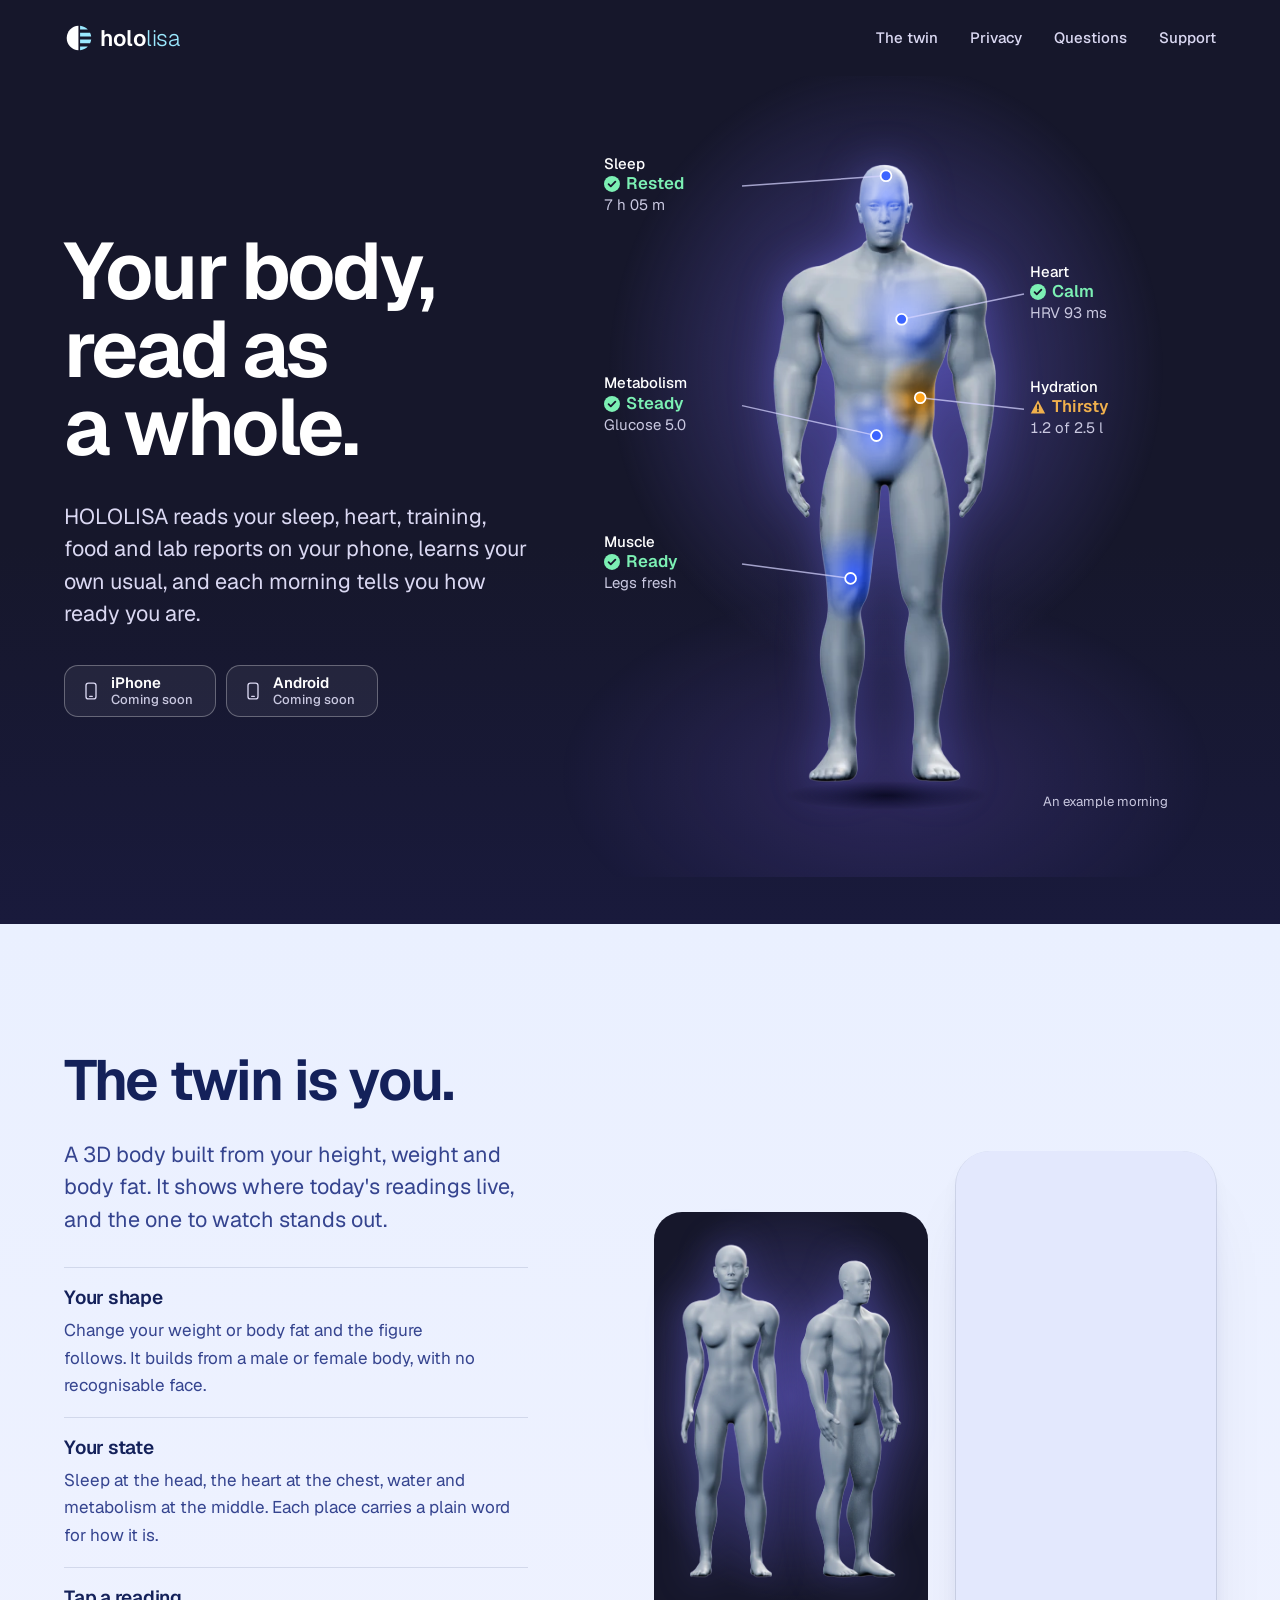
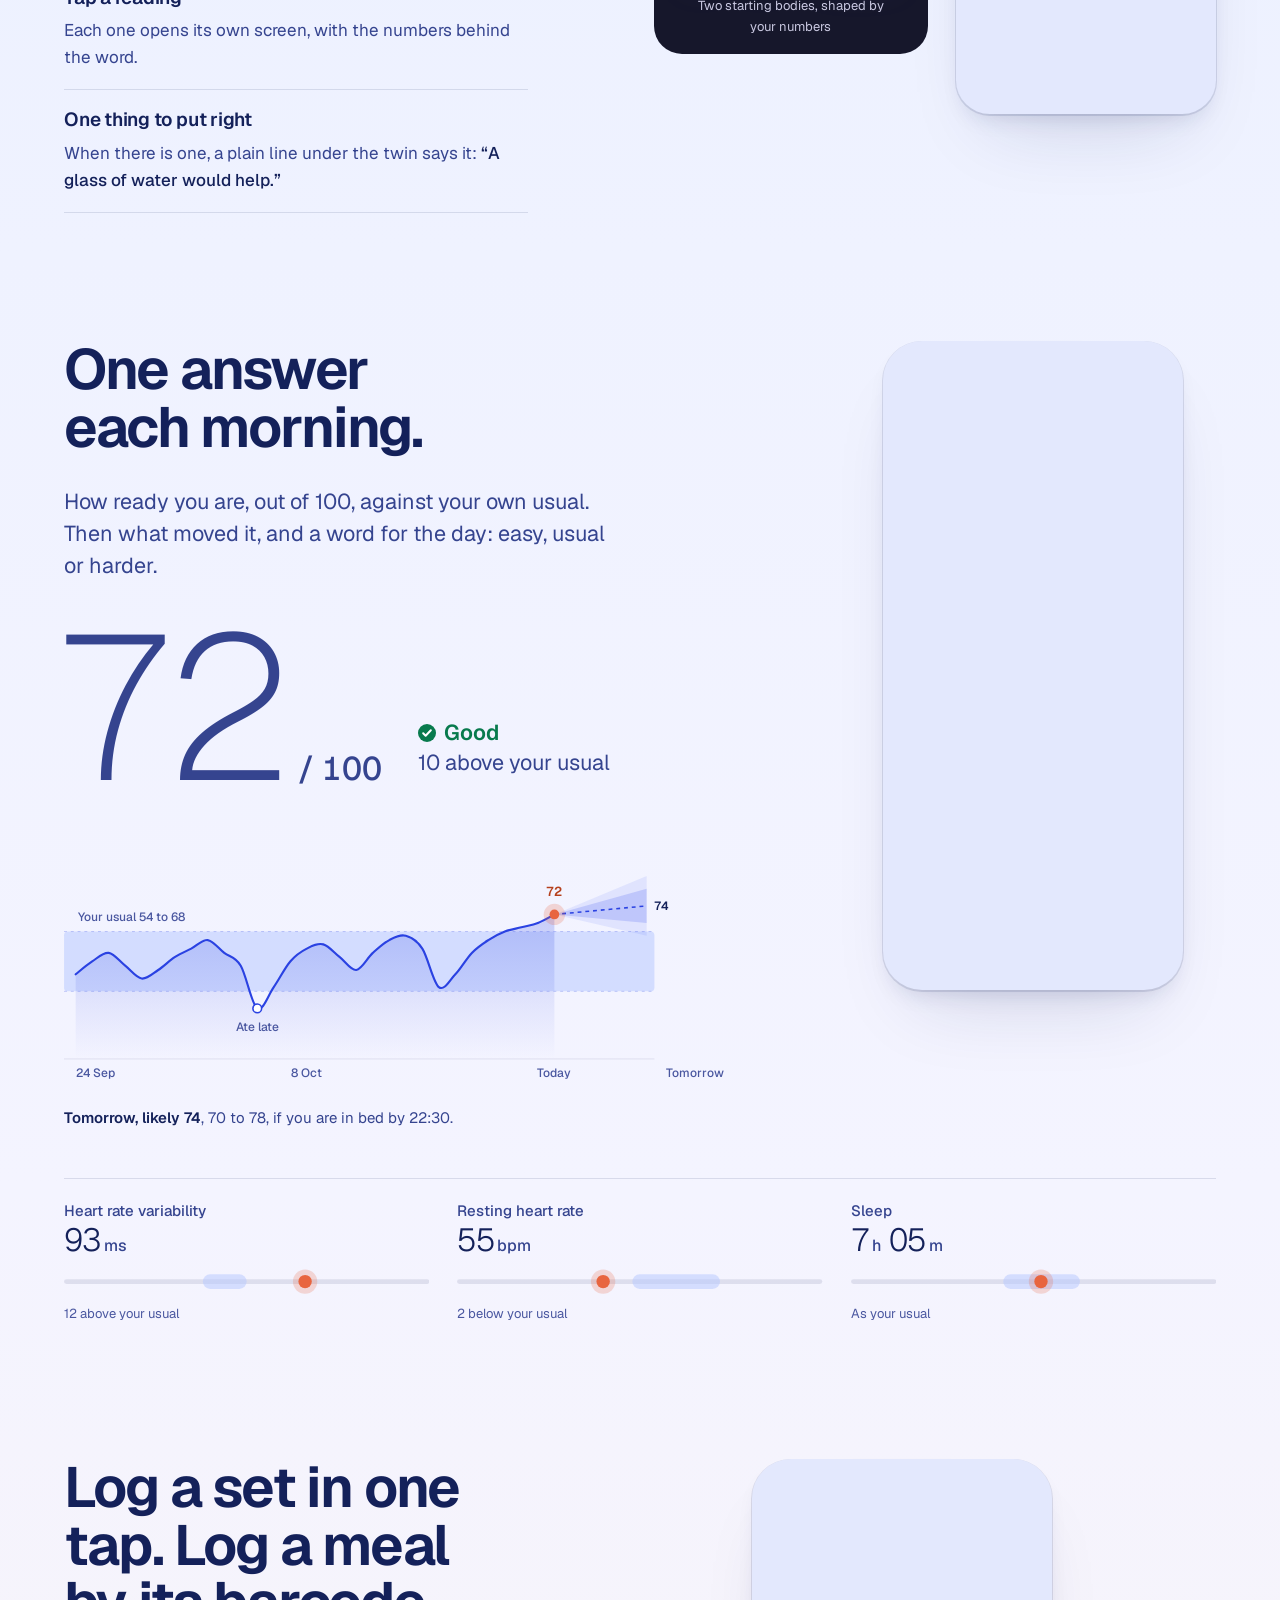
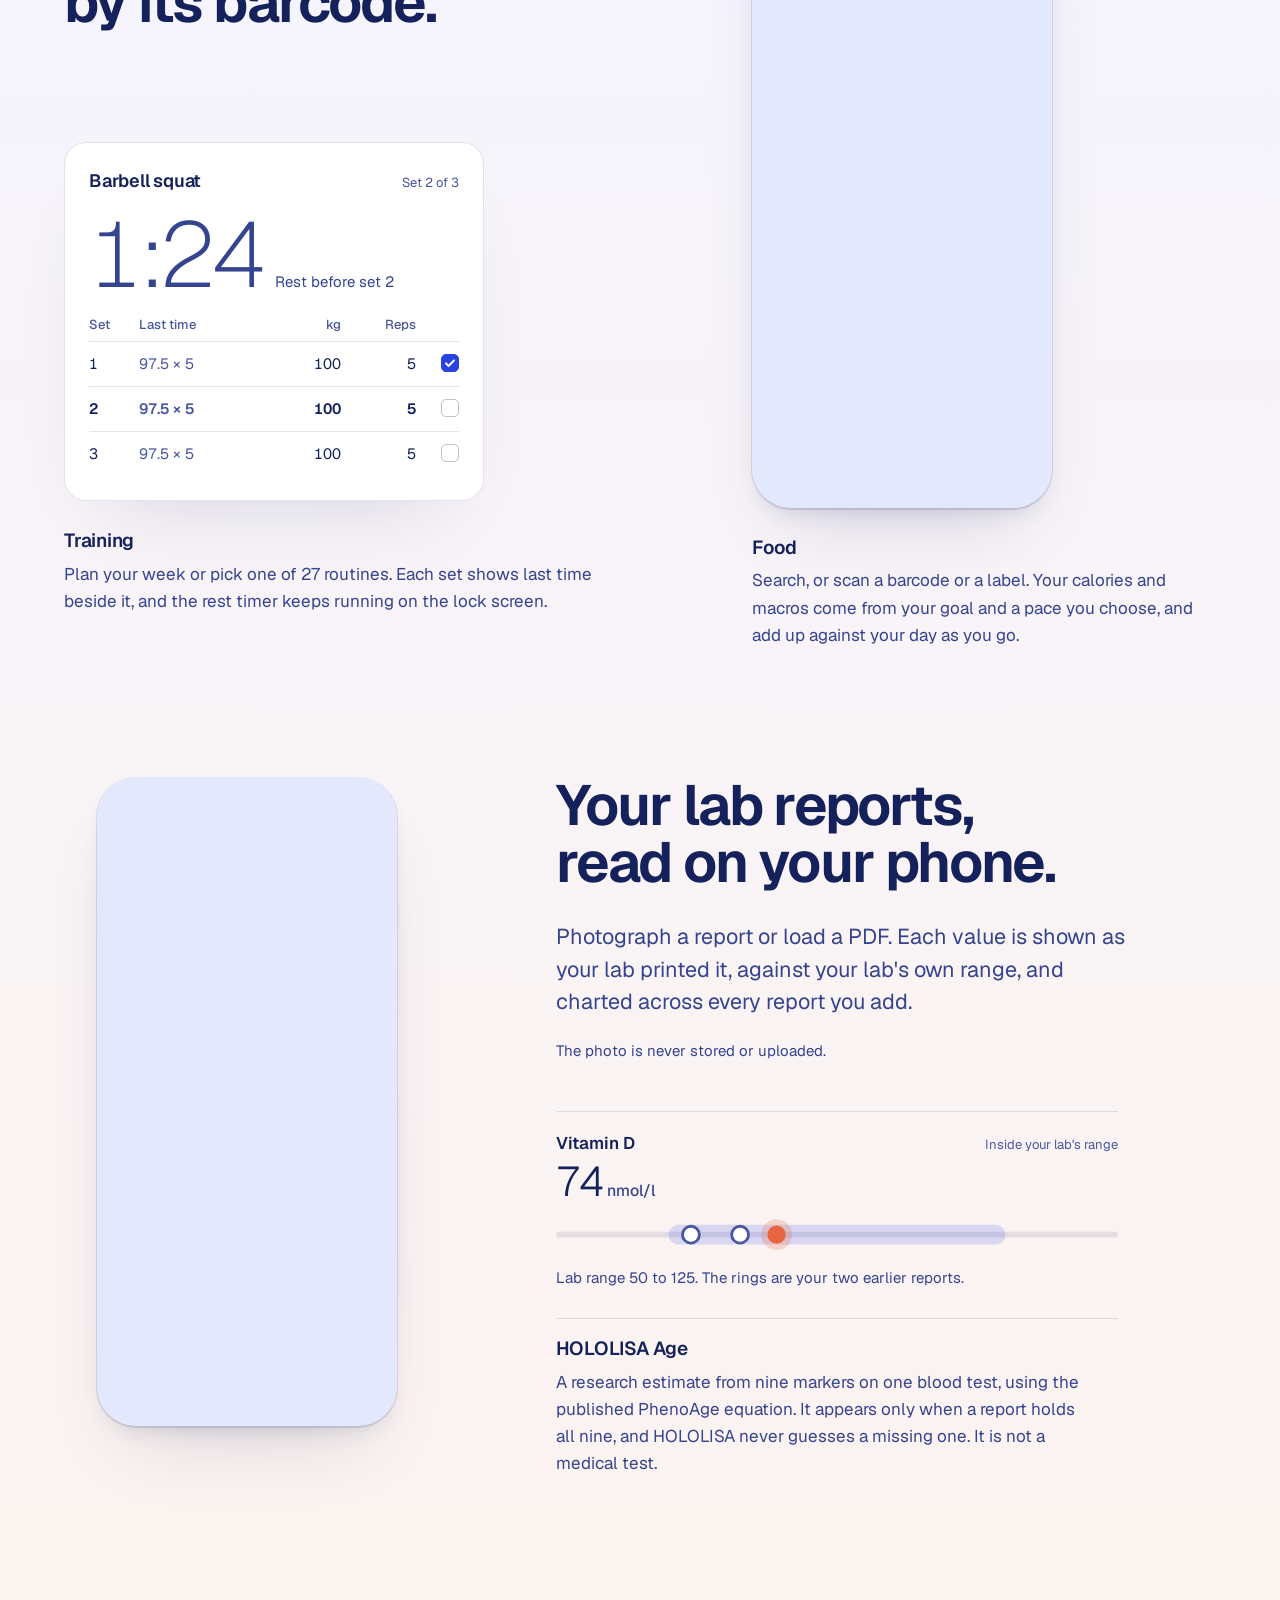
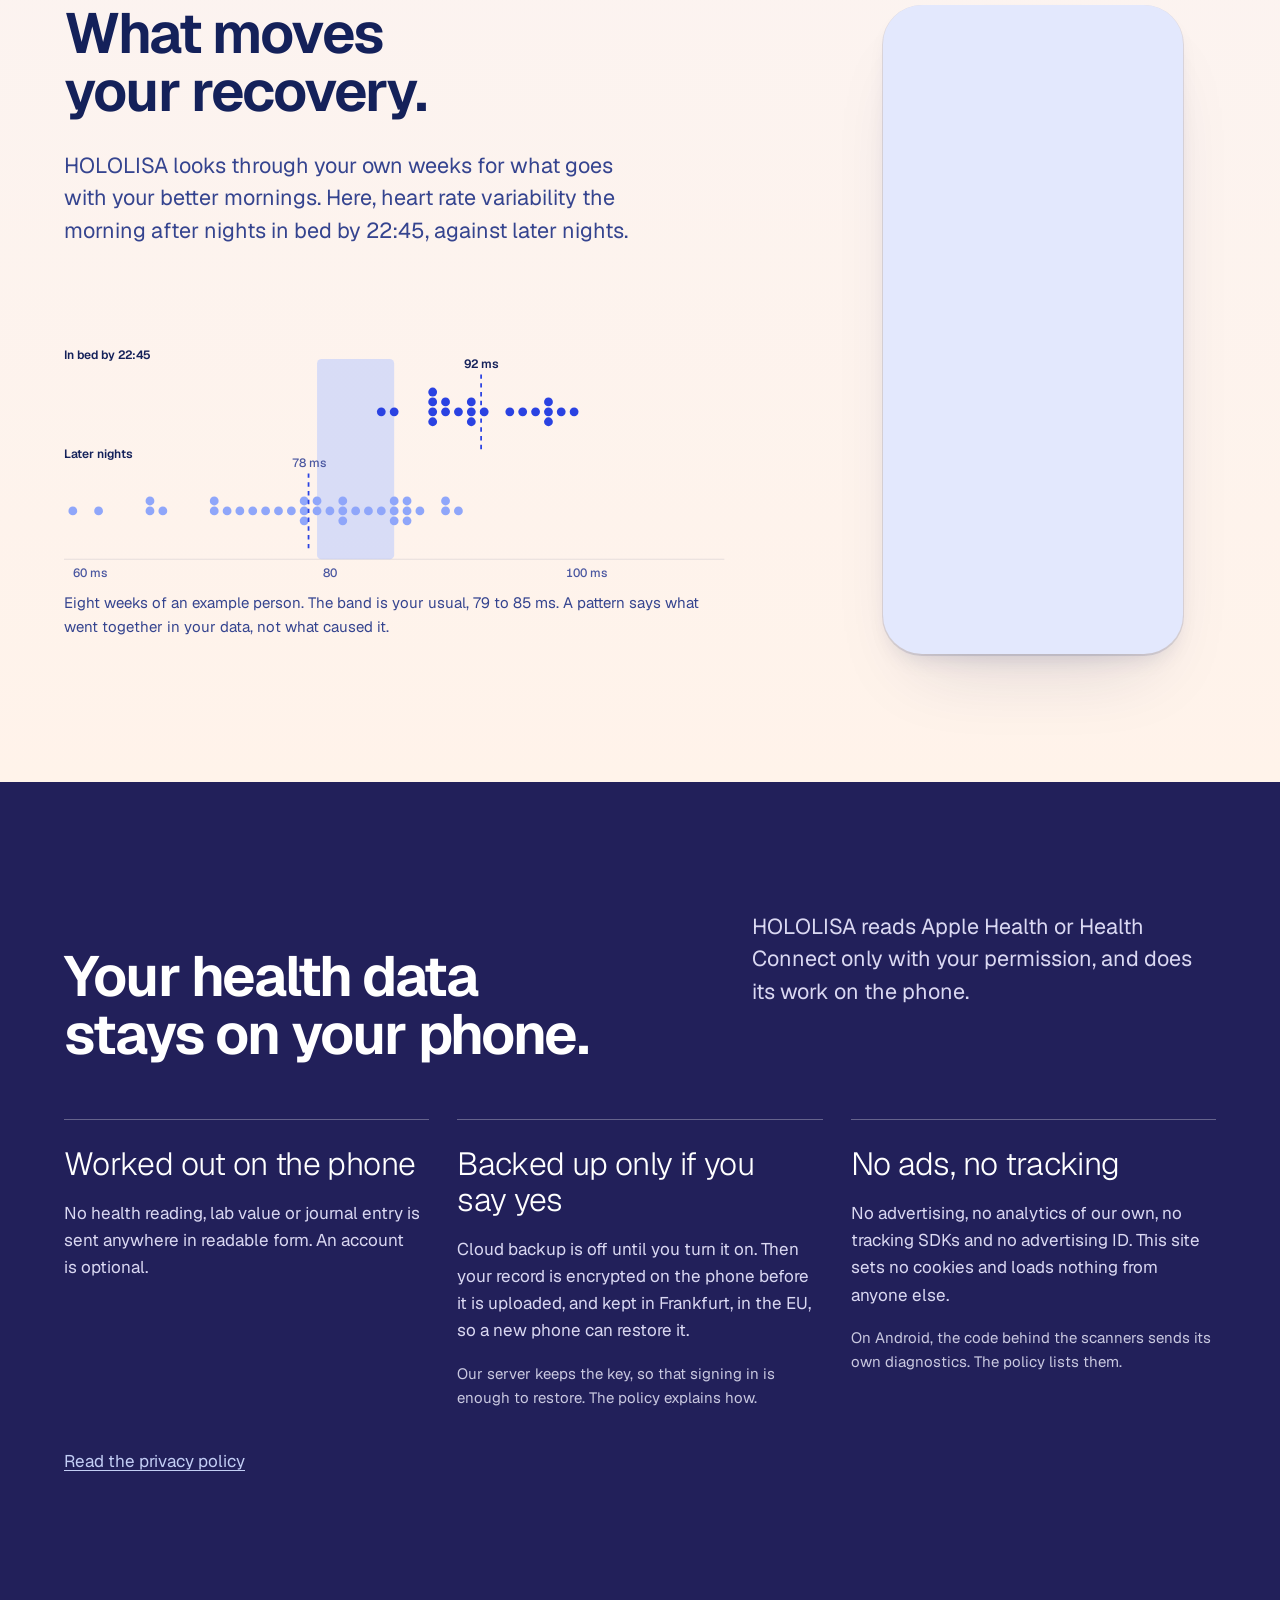
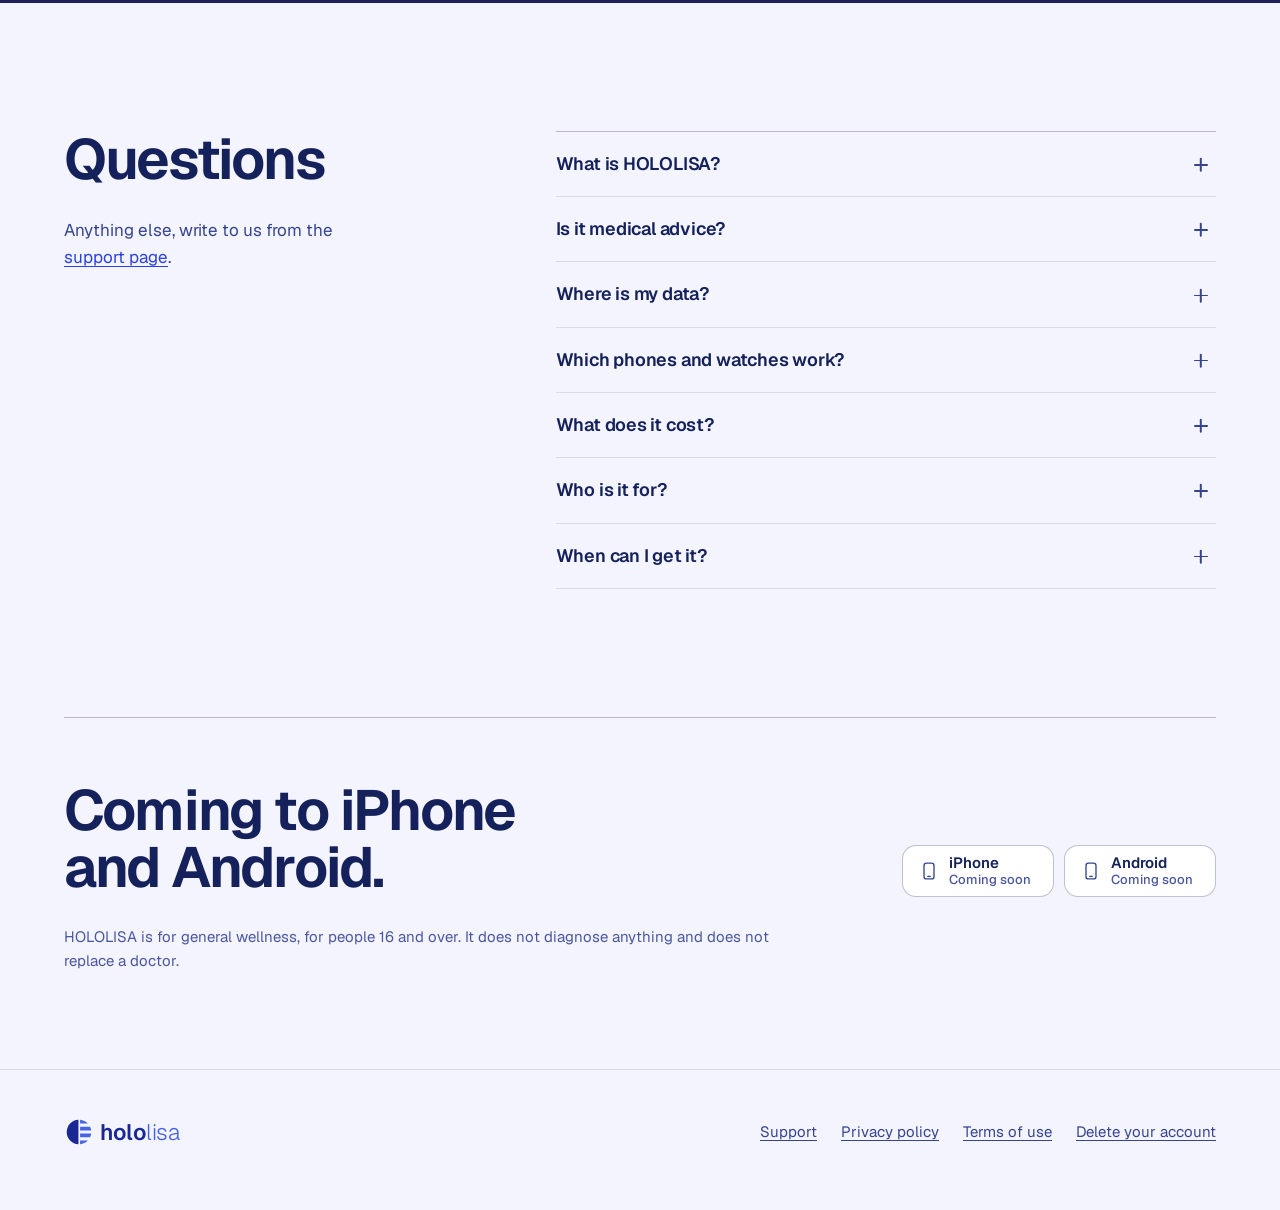
==== commit 3983cffe: "The new HOLOLISA mark on every page: Half light in Refraction's colours (okina-app/okina 7757c29bc, " ====
--- a/index.html
+++ b/index.html
@@ -36,8 +36,8 @@
 <header class="site-head on-night">
   <div class="wrap">
     <a class="brand" href="index.html" aria-label="HOLOLISA, home">
-      <svg viewBox="0 0 85 40" aria-hidden="true"><use href="assets/img/mark.svg#m"></use></svg>
-      <span>HOLOLISA</span>
+      <svg viewBox="0 0 100 100" aria-hidden="true"><use href="assets/img/mark.svg#m"></use></svg>
+      <span>holo<span class="brand-lit">lisa</span></span>
     </a>
     <nav class="site-nav" aria-label="Main">
       <ul>
@@ -378,8 +378,8 @@
 <footer class="site-foot">
   <div class="wrap foot-grid">
     <a class="brand" href="index.html" aria-label="HOLOLISA, home">
-      <svg viewBox="0 0 85 40" aria-hidden="true"><use href="assets/img/mark.svg#m"></use></svg>
-      <span>HOLOLISA</span>
+      <svg viewBox="0 0 100 100" aria-hidden="true"><use href="assets/img/mark.svg#m"></use></svg>
+      <span>holo<span class="brand-lit">lisa</span></span>
     </a>
     <nav aria-label="Legal and help">
       <ul>
--- a/assets/css/site.css
+++ b/assets/css/site.css
@@ -19,6 +19,9 @@
   /* the ground: backdropLight (sky, mid, dawn) */
   --sky: #EAF0FF;
   --ground: #F4F4FF;
+  /* the mark (#2107): Half light in Refraction's colours, design/tokens.json's brand group */
+  --mark-you: #1A2896;
+  --mark-lit: #4563E6;
   --dawn: #FFF3EA;
   --card: #FFFFFF;
   --card3: #E3E8FD;
@@ -100,6 +103,8 @@
   :root {
     --sky: #22205A;
     --ground: #1D1C48;
+    --mark-you: #FFFFFF;
+    --mark-lit: #9BE9FF;
     --dawn: #191A3C;
     --card: #2C2B60;
     --card3: #32316A;
@@ -203,18 +208,21 @@
   min-height: 76px;
 }
 
+/* the lockup (docs/brand/BRAND.md): the mark, then the word in Geist, holo at 600 and lisa at 300 in the slices' colour */
 .brand {
   display: inline-flex;
   align-items: center;
-  gap: 10px;
+  gap: 6px;
   min-height: 44px;
-  color: inherit;
+  color: var(--mark-you);
   text-decoration: none;
   font-weight: 600;
-  letter-spacing: 0.08em;
-  font-size: 0.95rem;
-}
-.brand svg { width: 46px; height: 22px; flex: none; }
+  letter-spacing: -0.02em;
+  font-size: 1.4rem;
+  line-height: 1;
+}
+.brand svg { width: 30px; height: 30px; flex: none; }
+.brand .brand-lit { font-weight: 300; color: var(--mark-lit); }
 
 .site-nav ul {
   display: flex;
@@ -235,7 +243,7 @@
 .site-nav a:hover, .site-nav a[aria-current="page"] { color: var(--ink); text-decoration: underline; }
 @media (max-width: 440px) { .site-nav .wide { display: none; } }
 
-.site-head.on-night { background: var(--night); color: var(--n-ink); }
+.site-head.on-night { background: var(--night); color: var(--n-ink); --mark-you: #FFFFFF; --mark-lit: #9BE9FF; }
 .on-night .site-nav a { color: var(--n-ink2); }
 .on-night .site-nav a:hover { color: var(--n-ink); }
 .on-night :focus-visible { outline-color: var(--n-link); }
@@ -874,7 +882,7 @@
 
 .site-foot { border-top: 1px solid var(--line); padding-block: 40px 56px; font-size: var(--t-small); color: var(--ink3); }
 .foot-grid { display: flex; flex-wrap: wrap; align-items: center; justify-content: space-between; gap: 18px 32px; }
-.site-foot .brand { color: var(--ink); }
+.site-foot .brand { color: var(--mark-you); }
 .site-foot ul { display: flex; flex-wrap: wrap; gap: 4px 24px; list-style: none; margin: 0; padding: 0; }
 .site-foot ul a { display: inline-block; padding: 10px 0; color: var(--ink2); }
 
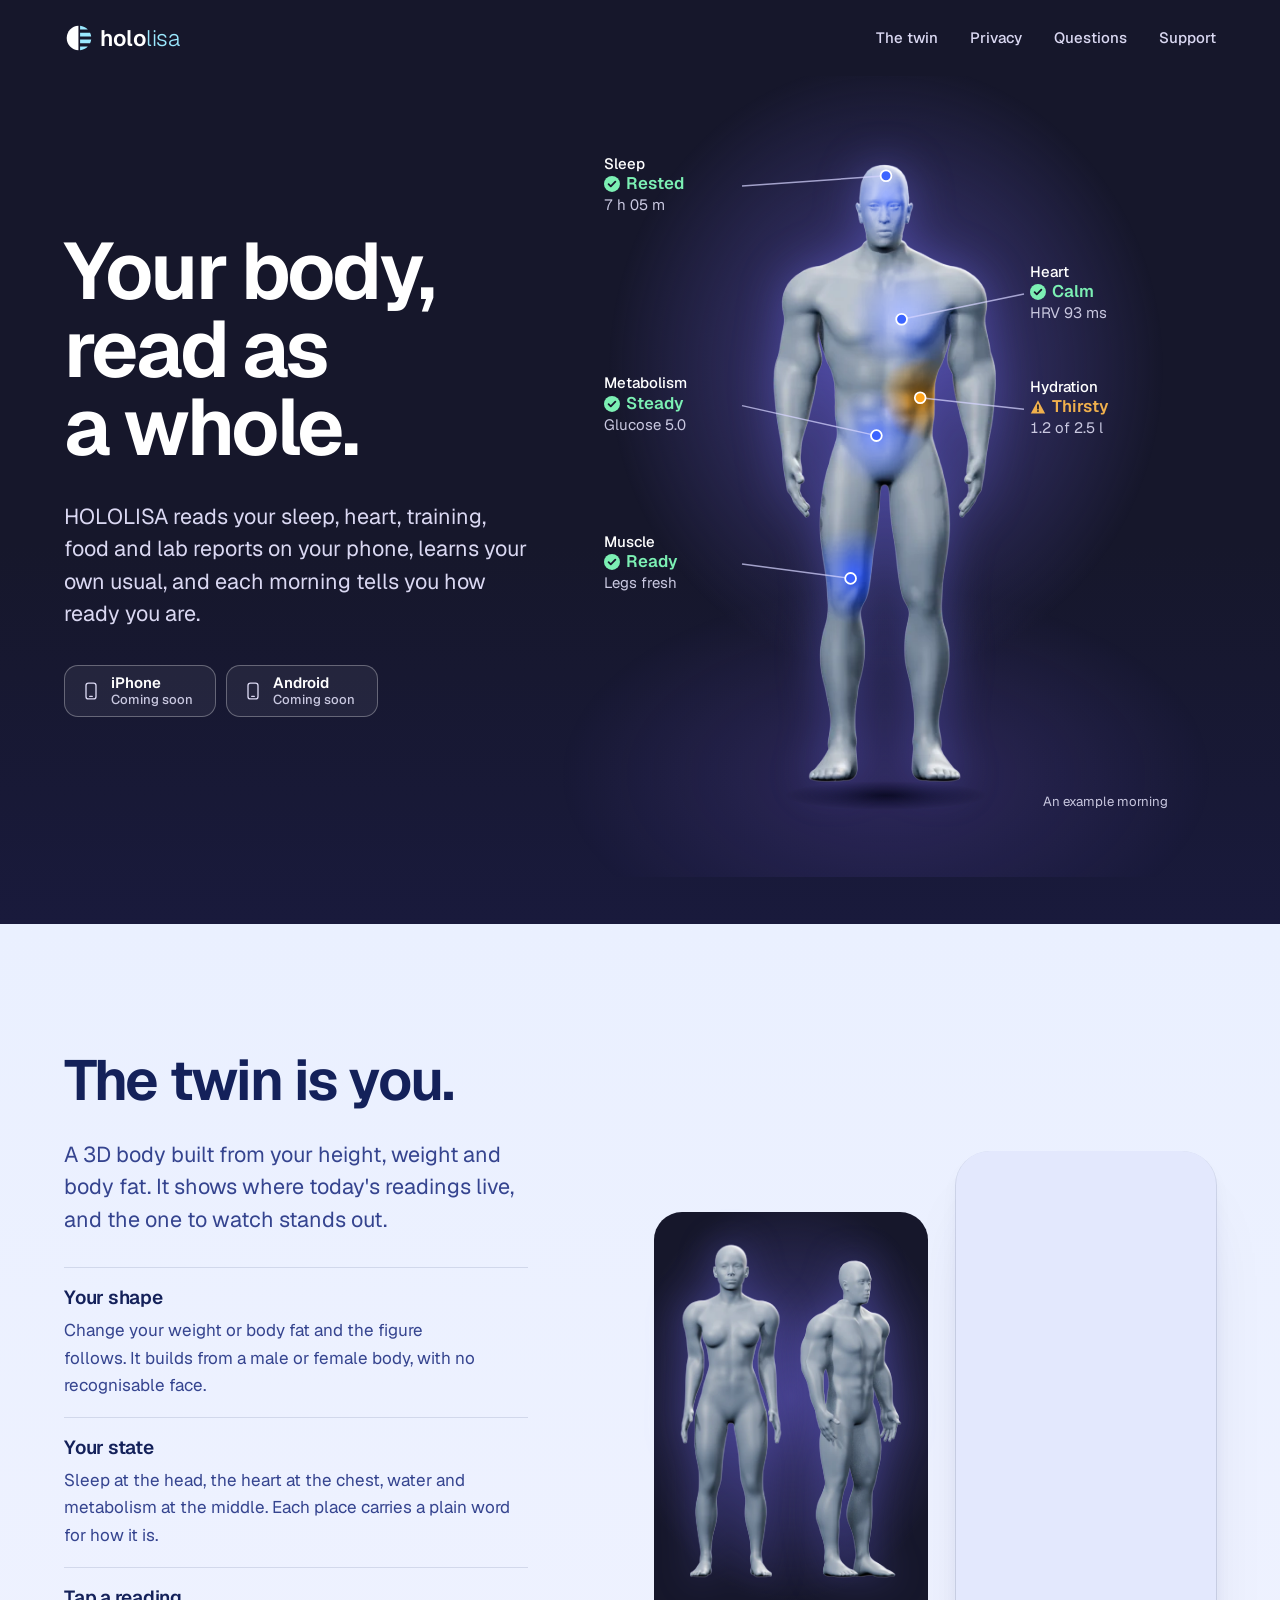
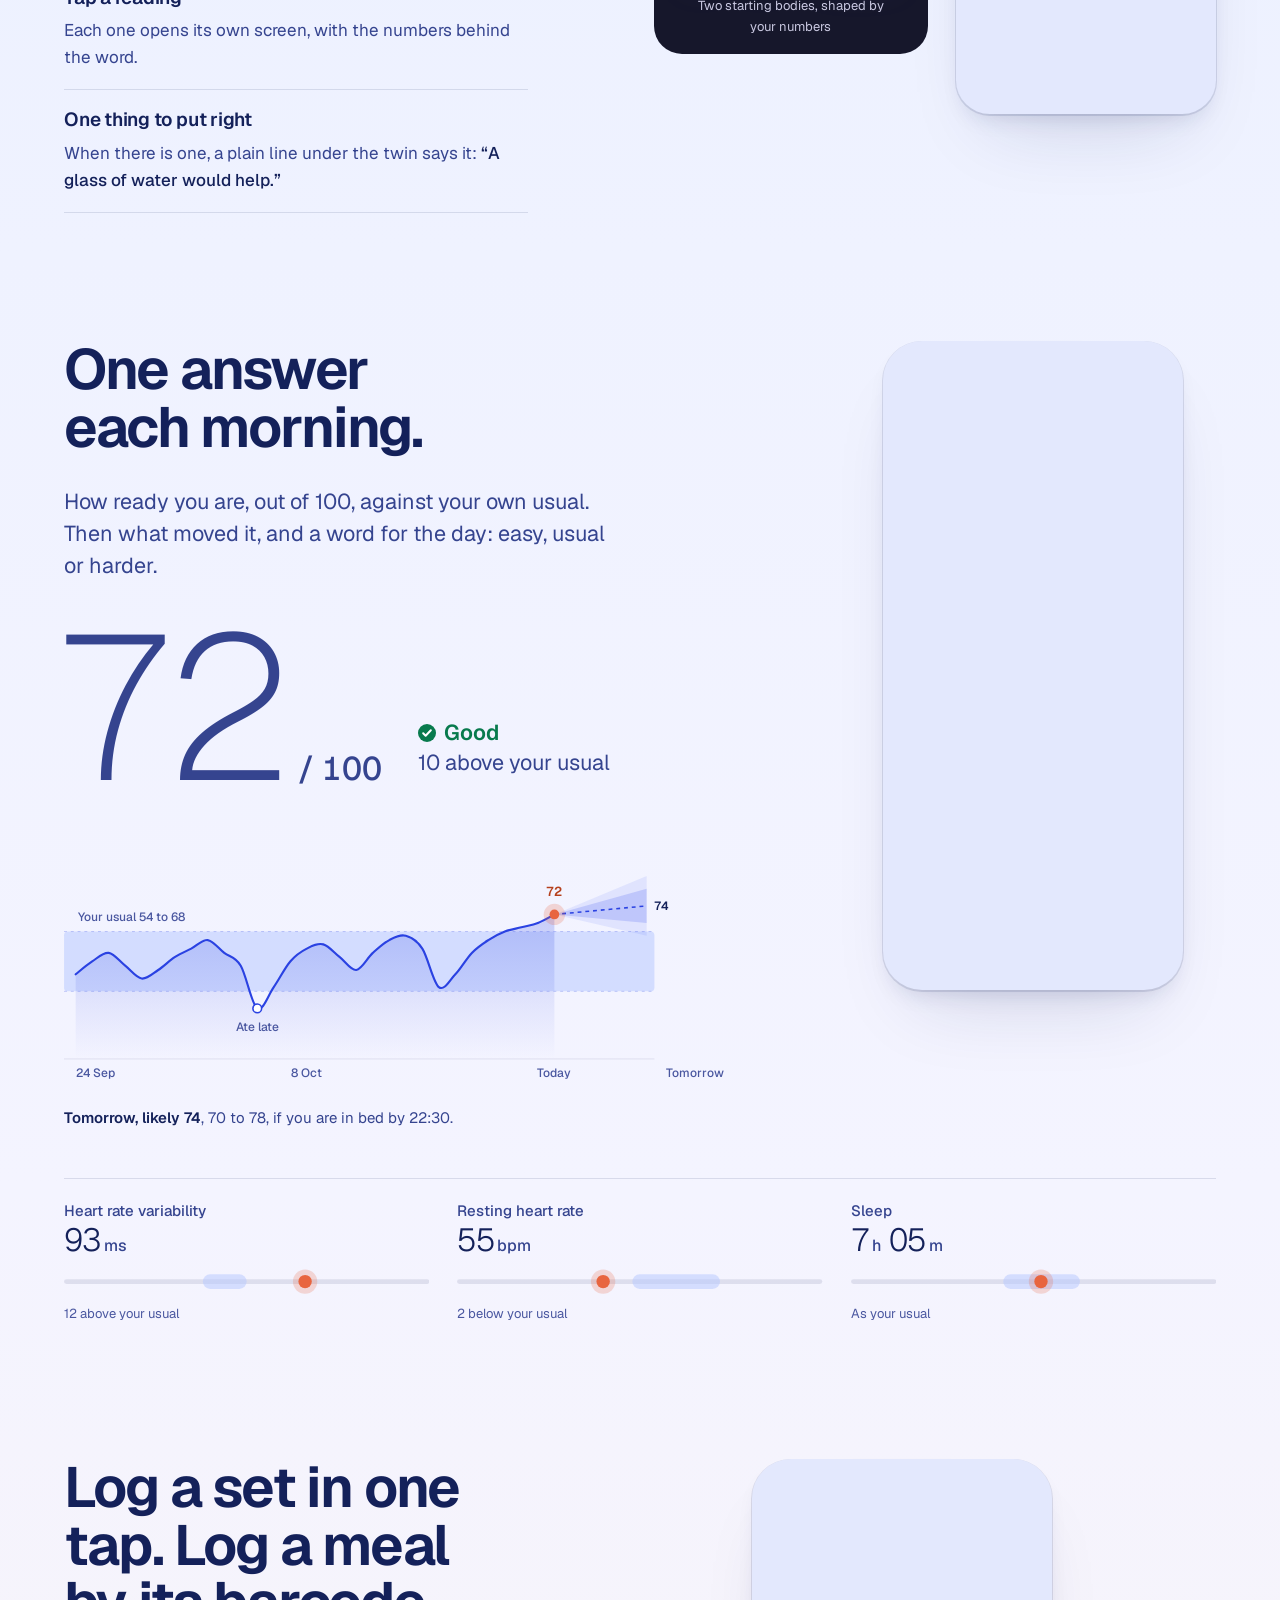
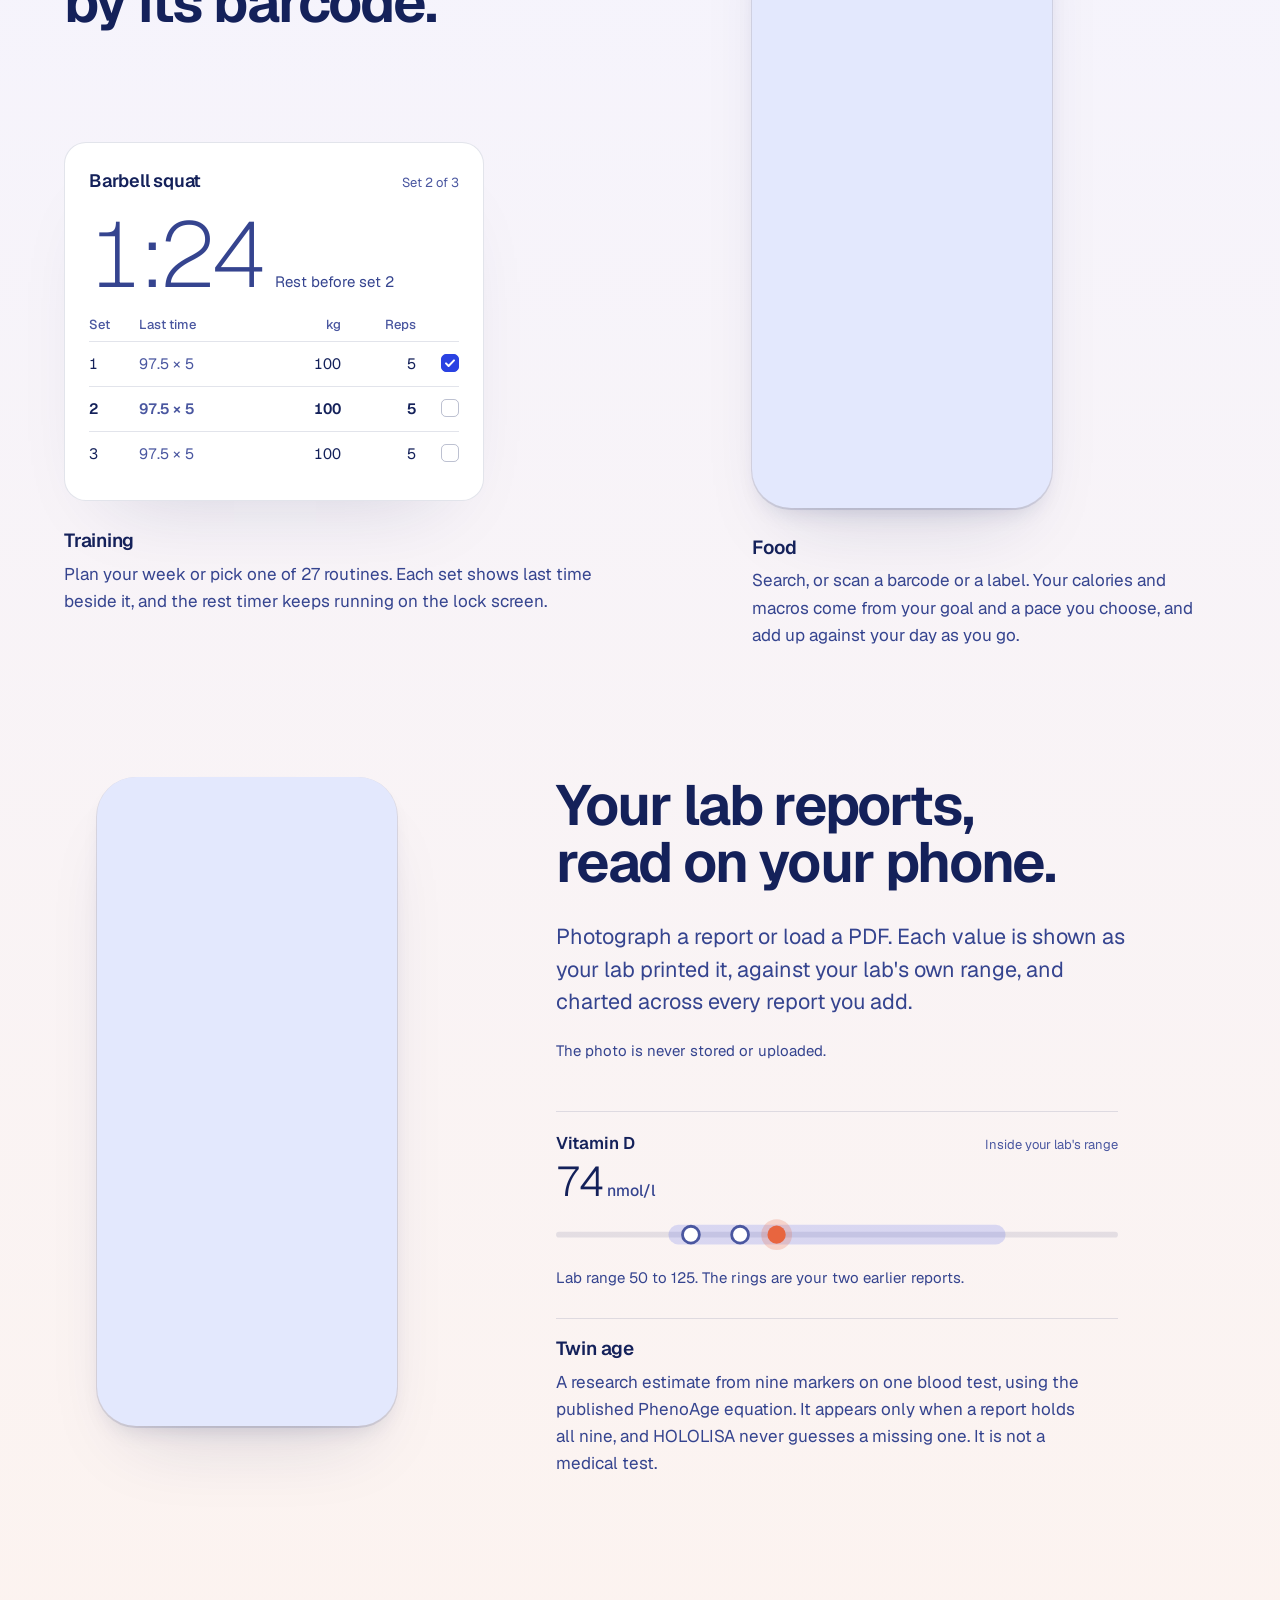
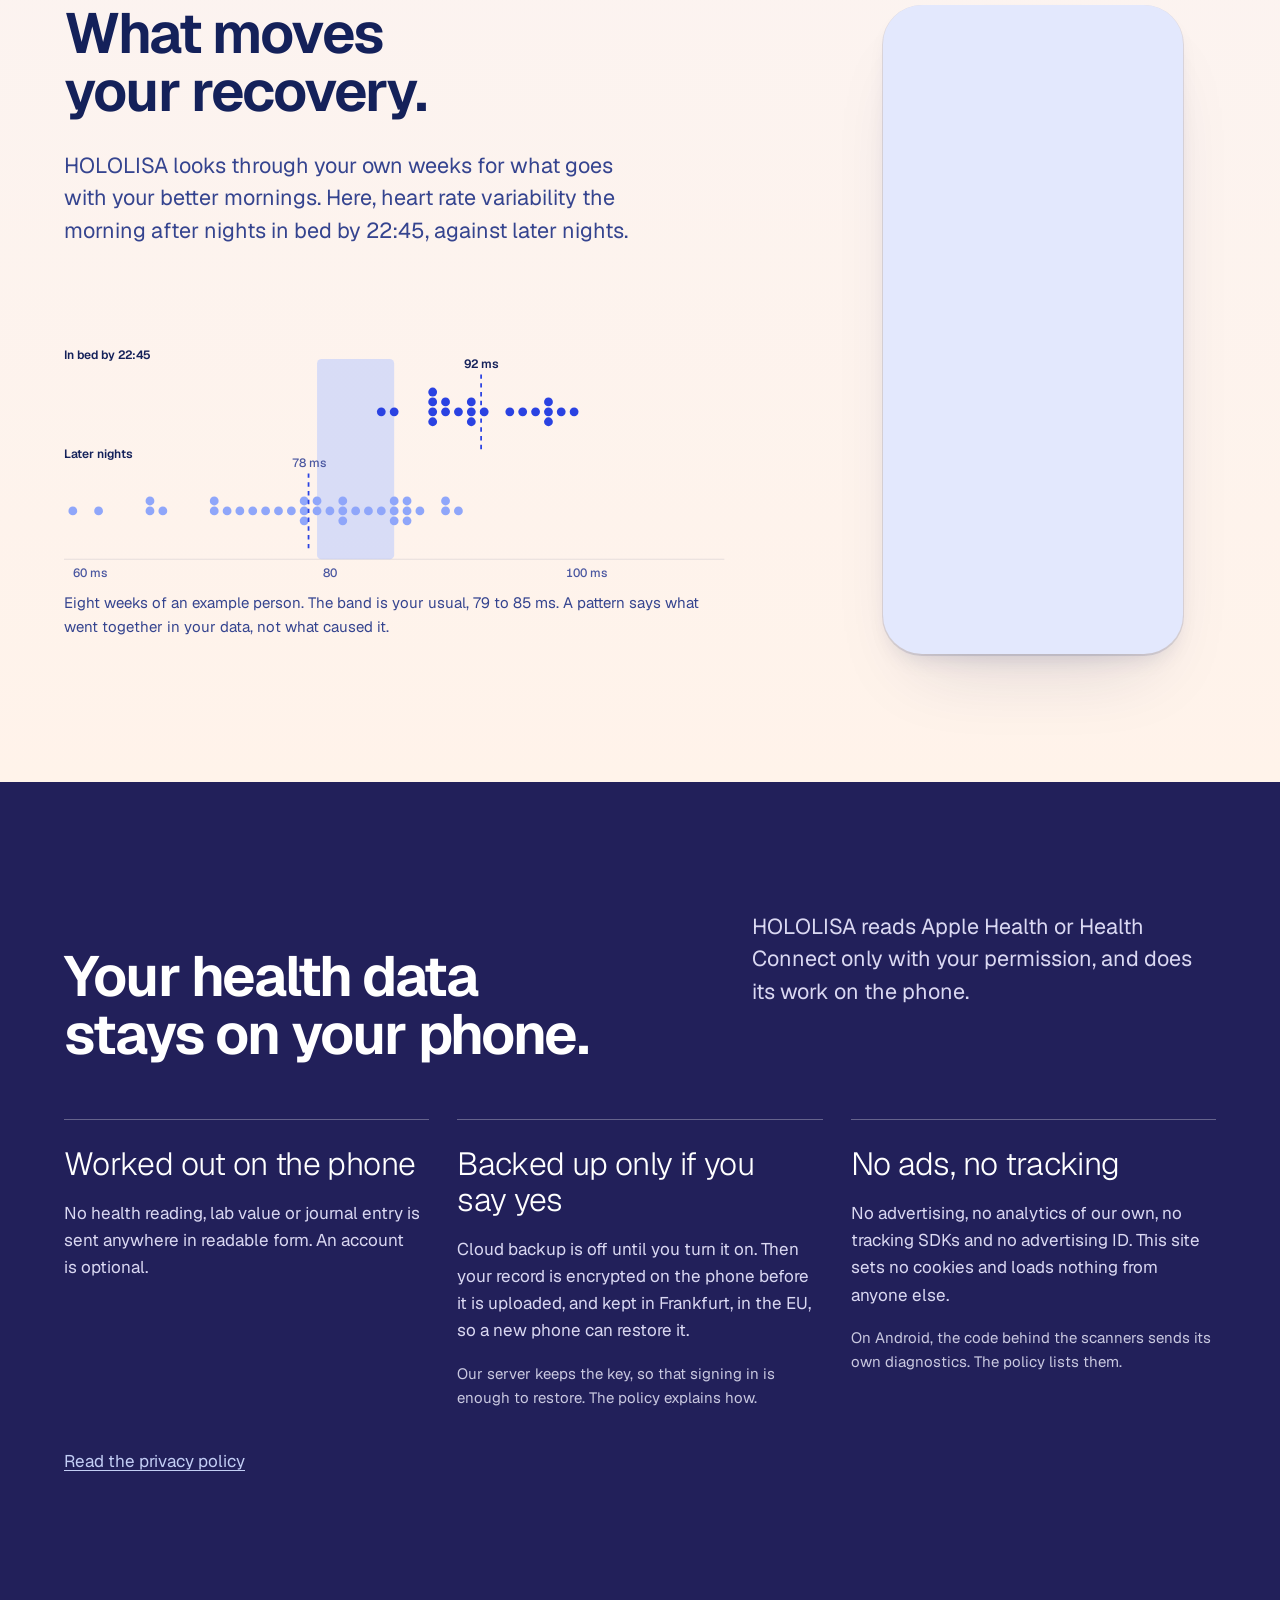
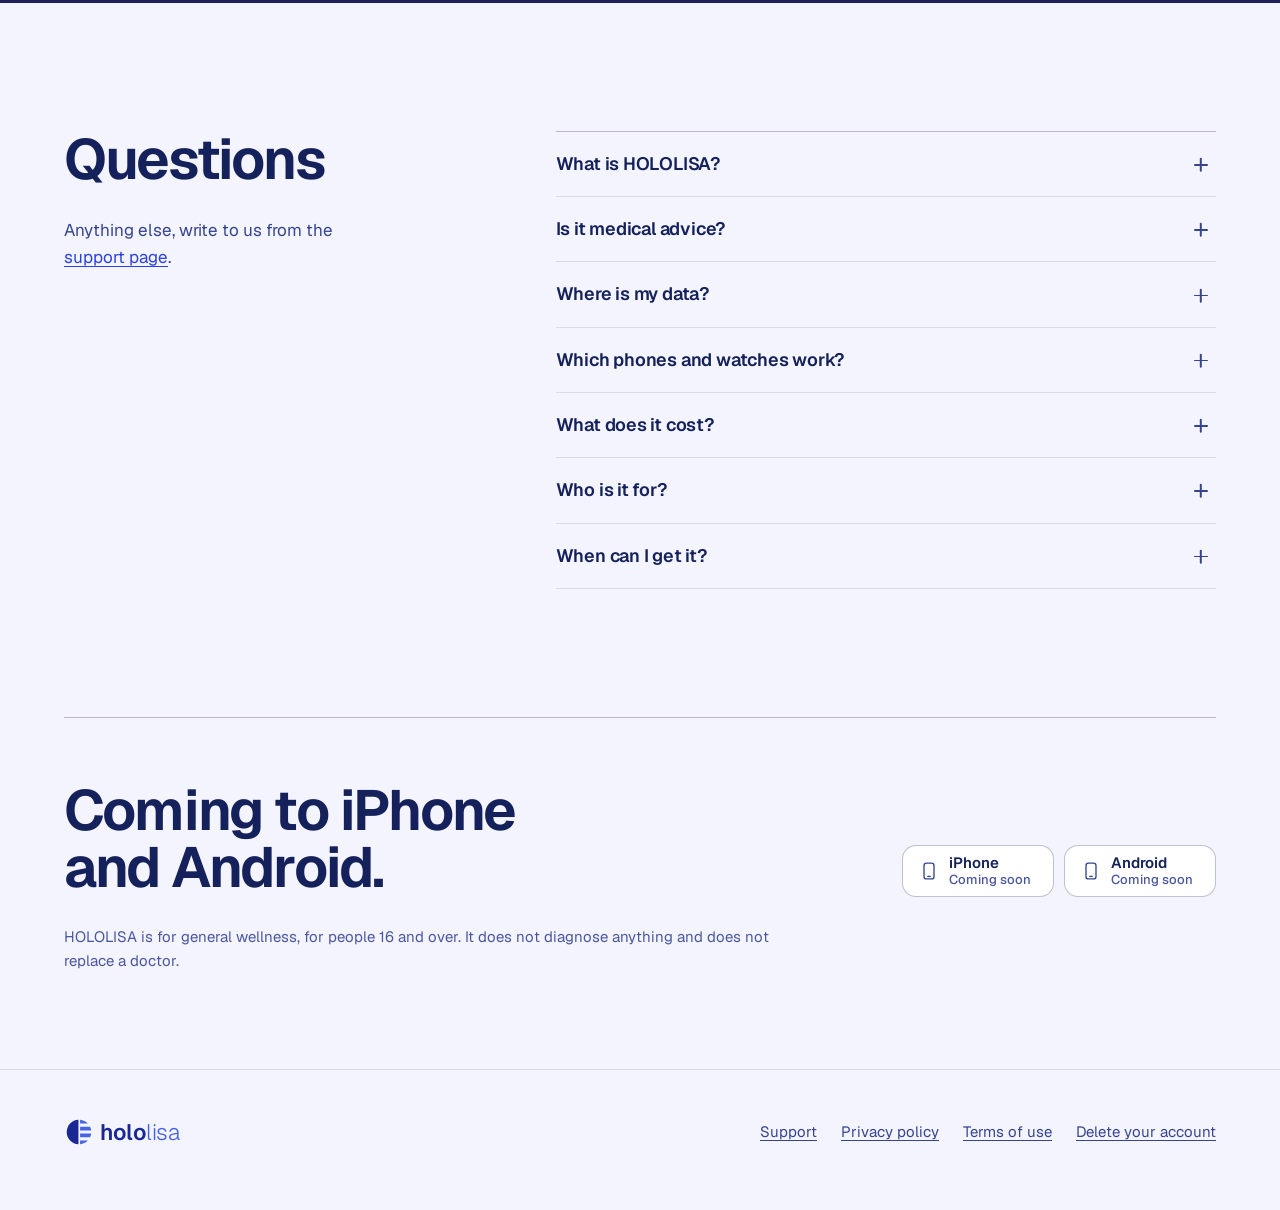
==== commit 70197bec: "Privacy policy: every right, transfers outside the EU, no automated decisions, 16 and over; Twin age" ====
--- a/index.html
+++ b/index.html
@@ -237,7 +237,7 @@
         <figure class="screen labs-screen">
           <picture>
             <source media="(prefers-color-scheme: dark)" srcset="assets/img/screens/age-dark.webp">
-            <img src="assets/img/screens/age-light.webp" width="560" height="1211" loading="lazy" decoding="async" alt="HOLOLISA Age on the Body screen: 26 years, younger than a calendar age of 34, give or take 4 years, above the findings from the last 60 days.">
+            <img src="assets/img/screens/age-light.webp" width="560" height="1211" loading="lazy" decoding="async" alt="Twin age on the Body screen: 26 years, younger than a calendar age of 34, give or take 4 years, above the findings from the last 60 days.">
           </picture>
         </figure>
         <div class="labs-copy copy">
@@ -253,7 +253,7 @@
             <figcaption>Lab range 50 to 125. The rings are your two earlier reports.</figcaption>
           </figure>
           <div class="age-line">
-            <h3>HOLOLISA Age</h3>
+            <h3>Twin age</h3>
             <p>A research estimate from nine markers on one blood test, using the published PhenoAge equation. It appears only when a report holds all nine, and HOLOLISA never guesses a missing one. It is not a medical test.</p>
           </div>
         </div>
@@ -335,7 +335,7 @@
         </details>
         <details>
           <summary>Is it medical advice?</summary>
-          <div class="a"><p>No. HOLOLISA is for general wellness. It does not diagnose anything and does not replace a doctor. A band on a chart is your own usual, a lab value sits against the range your lab printed, and HOLOLISA Age is a research estimate. If you feel unwell, talk to a doctor.</p></div>
+          <div class="a"><p>No. HOLOLISA is for general wellness. It does not diagnose anything and does not replace a doctor. A band on a chart is your own usual, a lab value sits against the range your lab printed, and Twin age is a research estimate. If you feel unwell, talk to a doctor.</p></div>
         </details>
         <details>
           <summary>Where is my data?</summary>
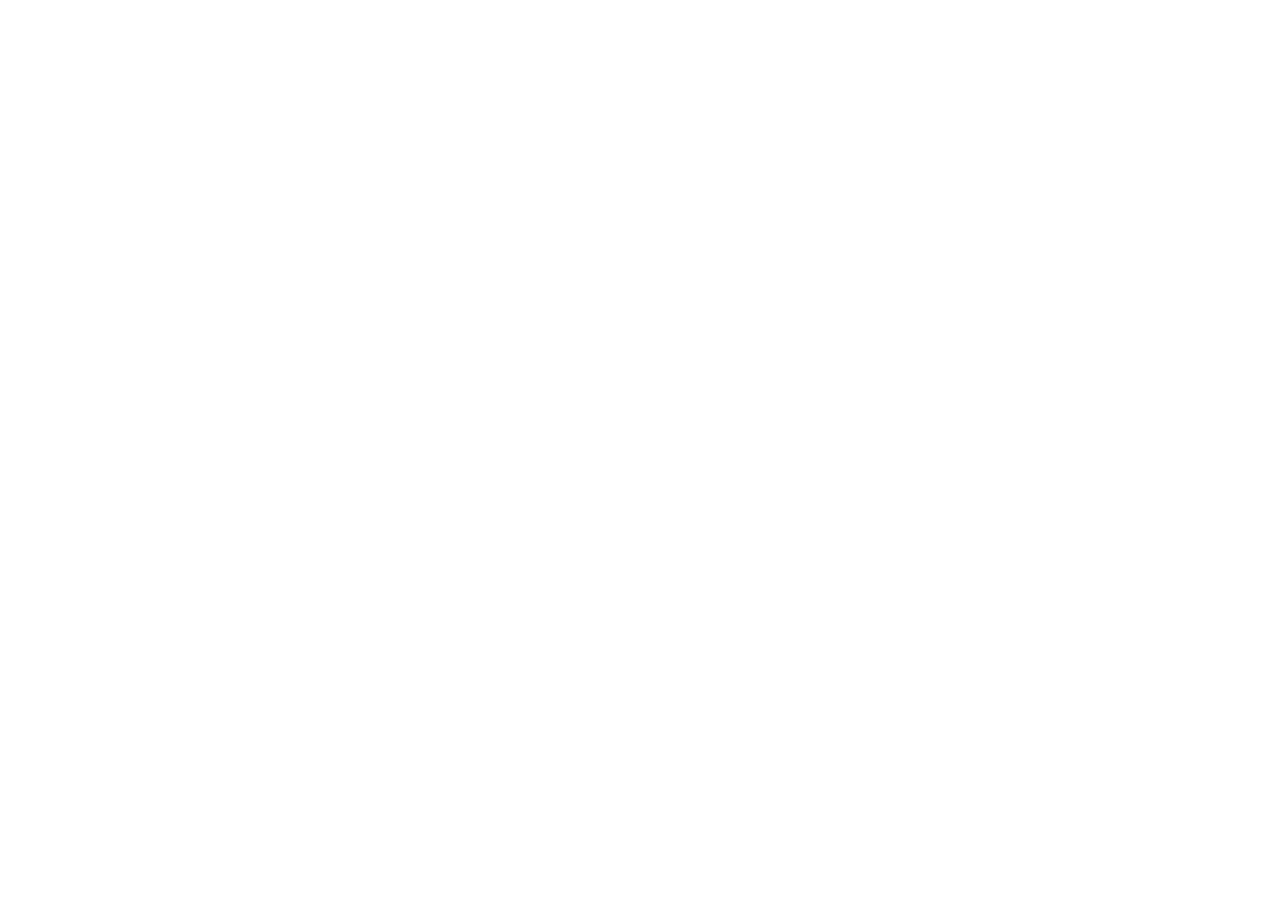
==== commit 436723df: "The site moved to hololisa.com: every page redirects to the same page there" ====
--- a/index.html
+++ b/index.html
@@ -3,393 +3,11 @@
 <head>
 <meta charset="utf-8">
 <meta name="viewport" content="width=device-width, initial-scale=1">
-<meta http-equiv="Content-Security-Policy" content="default-src 'self'; script-src 'none'; object-src 'none'; base-uri 'none'; form-action 'none'">
-<meta name="referrer" content="no-referrer">
-<meta name="color-scheme" content="light dark">
-<meta name="theme-color" content="#16172B">
-<title>HOLOLISA: your body, read as a whole</title>
-<meta name="description" content="HOLOLISA reads your sleep, heart, training, food and lab reports on your phone and tells you each morning how ready you are. Coming to iPhone and Android.">
-<meta property="og:type" content="website">
-<meta property="og:site_name" content="HOLOLISA">
-<meta property="og:title" content="HOLOLISA: your body, read as a whole">
-<meta property="og:description" content="Sleep, heart, training, food and lab reports, read on your phone. One answer each morning, against your own usual.">
-<meta property="og:url" content="https://okina-app.github.io/">
-<meta property="og:image" content="https://okina-app.github.io/assets/img/og.jpg">
-<meta property="og:image:width" content="1200">
-<meta property="og:image:height" content="630">
-<meta property="og:image:alt" content="The HOLOLISA body twin on its night stage, with sleep, heart, metabolism, hydration and muscle lit where they live.">
-<meta name="twitter:card" content="summary_large_image">
-<link rel="icon" href="assets/img/favicon.svg" type="image/svg+xml">
-<link rel="preload" href="assets/fonts/geist.woff" as="font" type="font/woff" crossorigin>
-<link rel="stylesheet" href="assets/css/site.css">
-<!--
-  HOLOLISA's public landing page, v2 (#2112). Source of https://okina-app.github.io/; scripts/website/publish.sh copies
-  website/ into the okina-app/okina-app.github.io checkout. Static: no script, no cookie, nothing from another origin.
-  The words follow docs/brand/VOICE.md and docs/product/INTENDED-PURPOSE.md; the screens are the store shots of #2003;
-  the twins are the R4.1 kit's v17 renders. The charts draw the R4.1 deck's example person (Sam, 34): recovery 72 against
-  a usual of 54 to 68, HRV 93 ms against 74 to 88, resting heart rate 55, sleep 7 h 05 m. Brand only, no person (#2116).
--->
+<title>HOLOLISA has moved</title>
+<link rel="canonical" href="https://hololisa.com/">
+<meta http-equiv="refresh" content="0; url=https://hololisa.com/">
 </head>
 <body>
-<a class="skip" href="#main">Skip to content</a>
-
-<header class="site-head on-night">
-  <div class="wrap">
-    <a class="brand" href="index.html" aria-label="HOLOLISA, home">
-      <svg viewBox="0 0 100 100" aria-hidden="true"><use href="assets/img/mark.svg#m"></use></svg>
-      <span>holo<span class="brand-lit">lisa</span></span>
-    </a>
-    <nav class="site-nav" aria-label="Main">
-      <ul>
-        <li class="wide"><a href="#twin">The twin</a></li>
-        <li><a href="#privacy">Privacy</a></li>
-        <li class="wide"><a href="#faq">Questions</a></li>
-        <li><a href="support.html">Support</a></li>
-      </ul>
-    </nav>
-  </div>
-</header>
-
-<main id="main">
-  <section class="hero" aria-labelledby="hero-title">
-    <div class="wrap hero-grid">
-      <div class="hero-copy">
-        <h1 id="hero-title">Your body, read as a whole.</h1>
-        <p class="lede">HOLOLISA reads your sleep, heart, training, food and lab reports on your phone, learns your own usual, and each morning tells you how ready you are.</p>
-        <ul class="soon" aria-label="Availability">
-          <li><svg viewBox="0 0 24 24" aria-hidden="true"><rect x="6" y="2.5" width="12" height="19" rx="3" fill="none" stroke="currentColor" stroke-width="1.6"/><path d="M10.5 18.5h3" stroke="currentColor" stroke-width="1.6" stroke-linecap="round"/></svg><div>iPhone<span>Coming soon</span></div></li>
-          <li><svg viewBox="0 0 24 24" aria-hidden="true"><rect x="6" y="2.5" width="12" height="19" rx="3" fill="none" stroke="currentColor" stroke-width="1.6"/><path d="M10.5 18.5h3" stroke="currentColor" stroke-width="1.6" stroke-linecap="round"/></svg><div>Android<span>Coming soon</span></div></li>
-        </ul>
-      </div>
-
-      <figure class="stage" aria-label="The body twin on an example morning: sleep rested, 7 h 05 m; heart calm, HRV 93 ms; metabolism steady; muscle ready, legs fresh; hydration thirsty, 1.2 of 2.5 litres, the one to watch.">
-        <div class="pool" aria-hidden="true"></div>
-        <div class="floor" aria-hidden="true"></div>
-        <div class="twin">
-          <img src="assets/img/twin.webp" width="280" height="722" alt="" fetchpriority="high">
-          <div class="lit" aria-hidden="true">
-            <span class="l-sleep k1"></span>
-            <span class="l-heart k2"></span>
-            <span class="l-meta k3"></span>
-            <span class="l-muscle k4"></span>
-            <span class="l-water watch k5"></span>
-          </div>
-        </div>
-        <svg class="leaders" viewBox="0 0 100 120" preserveAspectRatio="none" aria-hidden="true">
-          <g class="k1"><path d="M50 10.3 L26 12" pathLength="1"/><circle cx="50" cy="10.3" r="0.9"/></g>
-          <g class="k2"><path d="M52.6 34.2 L73 30" pathLength="1"/><circle cx="52.6" cy="34.2" r="0.9"/></g>
-          <g class="k3"><path d="M48.4 53.6 L26 48.6" pathLength="1"/><circle cx="48.4" cy="53.6" r="0.9"/></g>
-          <g class="k4"><path d="M44.1 77.4 L26 75" pathLength="1"/><circle cx="44.1" cy="77.4" r="0.9"/></g>
-          <g class="k5 watch"><path d="M55.7 47.3 L73 49.2" pathLength="1"/><circle cx="55.7" cy="47.3" r="0.9"/></g>
-        </svg>
-        <div aria-hidden="true">
-          <p class="sys sys-sleep k1"><b>Sleep</b><span class="v"><svg viewBox="0 0 16 16"><circle cx="8" cy="8" r="8" fill="currentColor"/><path d="M4.6 8.2l2.2 2.2 4.6-4.8" fill="none" stroke="#16172B" stroke-width="1.8" stroke-linecap="round" stroke-linejoin="round"/></svg>Rested</span>7 h 05 m</p>
-          <p class="sys sys-heart k2"><b>Heart</b><span class="v"><svg viewBox="0 0 16 16"><circle cx="8" cy="8" r="8" fill="currentColor"/><path d="M4.6 8.2l2.2 2.2 4.6-4.8" fill="none" stroke="#16172B" stroke-width="1.8" stroke-linecap="round" stroke-linejoin="round"/></svg>Calm</span>HRV 93 ms</p>
-          <p class="sys sys-meta k3"><b>Metabolism</b><span class="v"><svg viewBox="0 0 16 16"><circle cx="8" cy="8" r="8" fill="currentColor"/><path d="M4.6 8.2l2.2 2.2 4.6-4.8" fill="none" stroke="#16172B" stroke-width="1.8" stroke-linecap="round" stroke-linejoin="round"/></svg>Steady</span>Glucose 5.0</p>
-          <p class="sys sys-muscle k4"><b>Muscle</b><span class="v"><svg viewBox="0 0 16 16"><circle cx="8" cy="8" r="8" fill="currentColor"/><path d="M4.6 8.2l2.2 2.2 4.6-4.8" fill="none" stroke="#16172B" stroke-width="1.8" stroke-linecap="round" stroke-linejoin="round"/></svg>Ready</span>Legs fresh</p>
-          <p class="sys sys-water k5"><b>Hydration</b><span class="v w"><svg viewBox="0 0 16 16"><path d="M8 1.2l7.2 13.3H.8z" fill="currentColor"/><path d="M8 6v3.8M8 12v.1" stroke="#16172B" stroke-width="1.7" stroke-linecap="round"/></svg>Thirsty</span>1.2 of 2.5 l</p>
-        </div>
-        <figcaption class="note">An example morning</figcaption>
-      </figure>
-    </div>
-  </section>
-
-  <div class="day">
-    <section class="section" id="twin" aria-labelledby="twin-title">
-      <div class="wrap grid">
-        <div class="twin-copy copy">
-          <h2 id="twin-title">The twin is you.</h2>
-          <p class="big">A 3D body built from your height, weight and body fat. It shows where today's readings live, and the one to watch stands out.</p>
-          <ul class="facts-list">
-            <li><h3>Your shape</h3><p>Change your weight or body fat and the figure follows. It builds from a male or female body, with no recognisable face.</p></li>
-            <li><h3>Your state</h3><p>Sleep at the head, the heart at the chest, water and metabolism at the middle. Each place carries a plain word for how it is.</p></li>
-            <li><h3>Tap a reading</h3><p>Each one opens its own screen, with the numbers behind the word.</p></li>
-            <li><h3>One thing to put right</h3><p>When there is one, a plain line under the twin says it: <span class="quote">“A glass of water would help.”</span></p></li>
-          </ul>
-        </div>
-        <div class="twin-plate">
-          <figure class="bodies">
-            <div class="pair">
-              <img src="assets/img/twin-female.webp" width="232" height="724" loading="lazy" decoding="async" alt="The female body twin, from the front.">
-              <img src="assets/img/twin-turn.webp" width="244" height="724" loading="lazy" decoding="async" alt="The male body twin, turned three quarters.">
-            </div>
-            <figcaption>Two starting bodies, shaped by your numbers</figcaption>
-          </figure>
-          <figure class="screen">
-            <picture>
-              <source media="(prefers-color-scheme: dark)" srcset="assets/img/screens/body-dark.webp">
-              <img src="assets/img/screens/body-light.webp" width="560" height="1211" loading="lazy" decoding="async" alt="The Body screen: the twin with sleep, heart, metabolism, hydration and muscle tied to their readings.">
-            </picture>
-          </figure>
-        </div>
-      </div>
-    </section>
-
-    <section class="section" id="today" aria-labelledby="today-title">
-      <div class="wrap grid">
-        <div class="answer-copy copy">
-          <h2 id="today-title">One answer each morning.</h2>
-          <p class="big">How ready you are, out of 100, against your own usual. Then what moved it, and a word for the day: easy, usual or harder.</p>
-          <div class="figure">
-            <p class="n">72<small> / 100</small></p>
-            <p class="says"><b><svg viewBox="0 0 16 16" aria-hidden="true"><circle cx="8" cy="8" r="8" fill="currentColor"/><path d="M4.6 8.2l2.2 2.2 4.6-4.8" fill="none" stroke="#FFFFFF" stroke-width="1.8" stroke-linecap="round" stroke-linejoin="round"/></svg>Good</b>10 above your usual</p>
-          </div>
-          <figure class="chart" aria-label="Recovery over 30 days, today 72, tomorrow likely 74. Your usual is 54 to 68.">
-            <div class="plot rec" aria-hidden="true">
-          <svg viewBox="0 0 680 280" aria-hidden="true" focusable="false">
-            <defs><linearGradient id="rec-area" x1="0" y1="0" x2="0" y2="1"><stop offset="0" class="c-area-top"/><stop offset="1" class="c-area-end"/></linearGradient></defs>
-            <rect class="c-band" x="0" y="112.8" width="608" height="61.6" rx="4"/>
-            <line class="c-band-edge" x1="0" x2="608" y1="112.8" y2="112.8"/>
-            <line class="c-band-edge" x1="0" x2="608" y1="174.4" y2="174.4"/>
-            <line class="c-grid" x1="0" x2="608" y1="244" y2="244"/>
-            <path class="after" d="M12 156.8 C14.8 154.6 23.3 147.3 29 143.6 C34.7 139.9 40.3 134.1 46 134.8 C51.7 135.5 57.3 143.6 63 148 C68.7 152.4 74.3 160.5 80 161.2 C85.7 161.9 91.3 156.1 97 152.4 C102.7 148.7 108.3 142.9 114 139.2 C119.7 135.5 125.3 133.3 131 130.4 C136.7 127.5 142.3 120.9 148 121.6 C153.7 122.3 159.3 130.4 165 134.8 C170.7 139.2 176.3 138.5 182 148 C187.7 157.5 193.3 188.3 199 192 C204.7 195.7 210.3 178.1 216 170 C221.7 161.9 227.3 150.2 233 143.6 C238.7 137 244.3 133.3 250 130.4 C255.7 127.5 261.3 124.5 267 126 C272.7 127.5 278.3 134.8 284 139.2 C289.7 143.6 295.3 153.1 301 152.4 C306.7 151.7 312.3 139.9 318 134.8 C323.7 129.7 329.3 124.5 335 121.6 C340.7 118.7 346.3 115.7 352 117.2 C357.7 118.7 363.3 121.6 369 130.4 C374.7 139.2 380.3 165.6 386 170 C391.7 174.4 397.3 162.7 403 156.8 C408.7 150.9 414.3 140.7 420 134.8 C425.7 128.9 431.3 125.3 437 121.6 C442.7 117.9 448.3 115 454 112.8 C459.7 110.6 465.3 109.9 471 108.4 C476.7 106.9 482.3 106.2 488 104 C493.7 101.8 502.2 96.7 505 95.2 L505 244 L12 244 Z" fill="url(#rec-area)"/>
-            <path class="c-line draw" pathLength="1" d="M12 156.8 C14.8 154.6 23.3 147.3 29 143.6 C34.7 139.9 40.3 134.1 46 134.8 C51.7 135.5 57.3 143.6 63 148 C68.7 152.4 74.3 160.5 80 161.2 C85.7 161.9 91.3 156.1 97 152.4 C102.7 148.7 108.3 142.9 114 139.2 C119.7 135.5 125.3 133.3 131 130.4 C136.7 127.5 142.3 120.9 148 121.6 C153.7 122.3 159.3 130.4 165 134.8 C170.7 139.2 176.3 138.5 182 148 C187.7 157.5 193.3 188.3 199 192 C204.7 195.7 210.3 178.1 216 170 C221.7 161.9 227.3 150.2 233 143.6 C238.7 137 244.3 133.3 250 130.4 C255.7 127.5 261.3 124.5 267 126 C272.7 127.5 278.3 134.8 284 139.2 C289.7 143.6 295.3 153.1 301 152.4 C306.7 151.7 312.3 139.9 318 134.8 C323.7 129.7 329.3 124.5 335 121.6 C340.7 118.7 346.3 115.7 352 117.2 C357.7 118.7 363.3 121.6 369 130.4 C374.7 139.2 380.3 165.6 386 170 C391.7 174.4 397.3 162.7 403 156.8 C408.7 150.9 414.3 140.7 420 134.8 C425.7 128.9 431.3 125.3 437 121.6 C442.7 117.9 448.3 115 454 112.8 C459.7 110.6 465.3 109.9 471 108.4 C476.7 106.9 482.3 106.2 488 104 C493.7 101.8 502.2 96.7 505 95.2"/>
-            <g class="after">
-              <path class="c-fan80" d="M505 95.2 L600 55.6 L600 117.2 Z"/>
-              <path class="c-fan50" d="M505 95.2 L600 68.8 L600 104 Z"/>
-              <line class="c-median" x1="505" y1="95.2" x2="600" y2="86.4"/>
-              <circle class="c-event" cx="199" cy="192" r="4.5"/>
-              <circle class="c-halo" cx="505" cy="95.2" r="11"/>
-              <circle class="c-now" cx="505" cy="95.2" r="5"/>
-            </g>
-          </svg>
-          <span class="lb rl-usual">Your usual 54 to 68</span>
-          <span class="lb rl-e1">Ate late</span>
-          <span class="lb rl-now now after">72</span>
-          <span class="lb rl-fan strong after">74</span>
-          <span class="lb rl-x0">24 Sep</span>
-          <span class="lb rl-x1">8 Oct</span>
-          <span class="lb rl-x2">Today</span>
-          <span class="lb rl-x3">Tomorrow</span>
-            </div>
-            <figcaption><b>Tomorrow, likely 74</b>, 70 to 78, if you are in bed by 22:30.</figcaption>
-          </figure>
-        </div>
-        <figure class="screen answer-screen">
-          <picture>
-            <source media="(prefers-color-scheme: dark)" srcset="assets/img/screens/today-dark.webp">
-            <img src="assets/img/screens/today-light.webp" width="560" height="1211" loading="lazy" decoding="async" alt="The Today screen: recovery 72 out of 100, Good, 10 above your usual, a 30 day chart with tomorrow's forecast, and what moved it.">
-          </picture>
-        </figure>
-        <ul class="moved" aria-label="What moved it">
-          <li>
-            <h3>Heart rate variability</h3>
-            <p class="read">93<small>ms</small></p>
-            <svg viewBox="0 0 300 24" aria-hidden="true"><rect class="c-track" x="0" y="10" width="300" height="4" rx="2"/><rect class="c-band" x="114" y="6" width="36" height="12" rx="6"/><circle class="c-halo" cx="198" cy="12" r="10"/><circle class="c-now" cx="198" cy="12" r="5.5"/></svg>
-            <p class="vs">12 above your usual</p>
-          </li>
-          <li>
-            <h3>Resting heart rate</h3>
-            <p class="read">55<small>bpm</small></p>
-            <svg viewBox="0 0 300 24" aria-hidden="true"><rect class="c-track" x="0" y="10" width="300" height="4" rx="2"/><rect class="c-band" x="144" y="6" width="72" height="12" rx="6"/><circle class="c-halo" cx="120" cy="12" r="10"/><circle class="c-now" cx="120" cy="12" r="5.5"/></svg>
-            <p class="vs">2 below your usual</p>
-          </li>
-          <li>
-            <h3>Sleep</h3>
-            <p class="read">7<small>h</small> 05<small>m</small></p>
-            <svg viewBox="0 0 300 24" aria-hidden="true"><rect class="c-track" x="0" y="10" width="300" height="4" rx="2"/><rect class="c-band" x="125" y="6" width="63" height="12" rx="6"/><circle class="c-halo" cx="156" cy="12" r="10"/><circle class="c-now" cx="156" cy="12" r="5.5"/></svg>
-            <p class="vs">As your usual</p>
-          </li>
-        </ul>
-      </div>
-    </section>
-
-    <section class="section" id="train" aria-labelledby="train-title">
-      <div class="wrap grid">
-        <div class="tf-head">
-          <h2 id="train-title">Log a set in one tap. Log a meal by its barcode.</h2>
-        </div>
-        <div class="tf-col tf-train">
-          <div class="copy">
-            <h3>Training</h3>
-            <p>Plan your week or pick one of 27 routines. Each set shows last time beside it, and the rest timer keeps running on the lock screen.</p>
-          </div>
-          <figure class="set" aria-label="An example squat session: resting 1 minute 24 seconds before set 2 of 3, 100 kg for 5 reps, last time 97.5 kg for 5.">
-            <p class="head"><b>Barbell squat</b><span>Set 2 of 3</span></p>
-            <p class="rest"><span class="t">1:24</span><span>Rest before set 2</span></p>
-            <table>
-              <thead><tr><th scope="col">Set</th><th scope="col">Last time</th><th scope="col" class="r">kg</th><th scope="col" class="r">Reps</th><th scope="col" class="r"><span class="vh">Done</span></th></tr></thead>
-              <tbody>
-                <tr><td>1</td><td class="last">97.5 × 5</td><td class="r">100</td><td class="r">5</td><td class="r"><span class="tick done"><svg viewBox="0 0 16 16" aria-hidden="true"><path d="M4 8.4l2.6 2.6 5.4-5.6" fill="none" stroke="currentColor" stroke-width="2" stroke-linecap="round" stroke-linejoin="round"/></svg></span><span class="vh">Done</span></td></tr>
-                <tr class="on"><td>2</td><td class="last">97.5 × 5</td><td class="r">100</td><td class="r">5</td><td class="r"><span class="tick"></span><span class="vh">Next</span></td></tr>
-                <tr><td>3</td><td class="last">97.5 × 5</td><td class="r">100</td><td class="r">5</td><td class="r"><span class="tick"></span><span class="vh">To do</span></td></tr>
-              </tbody>
-            </table>
-          </figure>
-        </div>
-        <div class="tf-col tf-eat">
-          <div class="copy">
-            <h3>Food</h3>
-            <p>Search, or scan a barcode or a label. Your calories and macros come from your goal and a pace you choose, and add up against your day as you go.</p>
-          </div>
-          <figure class="screen">
-            <picture>
-              <source media="(prefers-color-scheme: dark)" srcset="assets/img/screens/eat-dark.webp">
-              <img src="assets/img/screens/eat-light.webp" width="560" height="1211" loading="lazy" decoding="async" alt="The Eat screen: what is left for the day, with protein, carbs and fat, and the meals logged so far.">
-            </picture>
-          </figure>
-        </div>
-      </div>
-    </section>
-
-    <section class="section" id="labs" aria-labelledby="labs-title">
-      <div class="wrap grid">
-        <figure class="screen labs-screen">
-          <picture>
-            <source media="(prefers-color-scheme: dark)" srcset="assets/img/screens/age-dark.webp">
-            <img src="assets/img/screens/age-light.webp" width="560" height="1211" loading="lazy" decoding="async" alt="Twin age on the Body screen: 26 years, younger than a calendar age of 34, give or take 4 years, above the findings from the last 60 days.">
-          </picture>
-        </figure>
-        <div class="labs-copy copy">
-          <h2 id="labs-title">Your lab reports, read on your phone.</h2>
-          <p class="big">Photograph a report or load a PDF. Each value is shown as your lab printed it, against your lab's own range, and charted across every report you add.</p>
-          <p class="fine">The photo is never stored or uploaded.</p>
-        </div>
-        <div class="labs-viz">
-          <figure class="marker chart" aria-label="An example lab value: vitamin D 74 nmol per litre, inside the lab's range of 50 to 125, up from two earlier reports.">
-            <p class="head"><b>Vitamin D</b><span>Inside your lab's range</span></p>
-            <p class="read">74<small>nmol/l</small></p>
-            <svg viewBox="0 0 400 28" aria-hidden="true"><rect class="c-track" x="0" y="12" width="400" height="4" rx="2"/><rect class="c-ref" x="80" y="7" width="240" height="14" rx="7"/><circle class="c-was rise" cx="96" cy="14" r="6"/><circle class="c-was rise" cx="131" cy="14" r="6"/><circle class="c-halo after" cx="157" cy="14" r="11"/><circle class="c-now after" cx="157" cy="14" r="6.5"/></svg>
-            <figcaption>Lab range 50 to 125. The rings are your two earlier reports.</figcaption>
-          </figure>
-          <div class="age-line">
-            <h3>Twin age</h3>
-            <p>A research estimate from nine markers on one blood test, using the published PhenoAge equation. It appears only when a report holds all nine, and HOLOLISA never guesses a missing one. It is not a medical test.</p>
-          </div>
-        </div>
-      </div>
-    </section>
-
-    <section class="section" id="patterns" aria-labelledby="patterns-title">
-      <div class="wrap grid">
-        <div class="pat-copy copy">
-          <h2 id="patterns-title">What moves your recovery.</h2>
-          <p class="big">HOLOLISA looks through your own weeks for what goes with your better mornings. Here, heart rate variability the morning after nights in bed by 22:45, against later nights.</p>
-        </div>
-        <figure class="chart pat-chart" aria-label="An example of eight weeks: heart rate variability averaged 92 ms after the nights in bed by 22:45, and 78 ms after later nights. The usual is 79 to 85.">
-          <div class="plot pat" aria-hidden="true">
-          <svg viewBox="0 0 600 220" aria-hidden="true" focusable="false">
-            <rect class="c-band" x="229.9" y="20" width="70.1" height="182" rx="4"/>
-            <line class="c-grid" x1="0" x2="600" y1="202" y2="202"/>
-            <g class="rise"><circle class="c-dot" cx="288.3" cy="68" r="4"/><circle class="c-dot" cx="300" cy="68" r="4"/><circle class="c-dot" cx="335" cy="68" r="4"/><circle class="c-dot" cx="335" cy="59" r="4"/><circle class="c-dot" cx="335" cy="77" r="4"/><circle class="c-dot" cx="335" cy="50" r="4"/><circle class="c-dot" cx="346.7" cy="68" r="4"/><circle class="c-dot" cx="346.7" cy="59" r="4"/><circle class="c-dot" cx="358.4" cy="68" r="4"/><circle class="c-dot" cx="370.1" cy="68" r="4"/><circle class="c-dot" cx="370.1" cy="59" r="4"/><circle class="c-dot" cx="370.1" cy="77" r="4"/><circle class="c-dot" cx="381.8" cy="68" r="4"/><circle class="c-dot" cx="405.1" cy="68" r="4"/><circle class="c-dot" cx="416.8" cy="68" r="4"/><circle class="c-dot" cx="428.5" cy="68" r="4"/><circle class="c-dot" cx="440.2" cy="68" r="4"/><circle class="c-dot" cx="440.2" cy="59" r="4"/><circle class="c-dot" cx="440.2" cy="77" r="4"/><circle class="c-dot" cx="451.8" cy="68" r="4"/><circle class="c-dot" cx="463.5" cy="68" r="4"/></g>
-            <g class="rise"><circle class="c-dim" cx="8" cy="158" r="4"/><circle class="c-dim" cx="31.4" cy="158" r="4"/><circle class="c-dim" cx="78.1" cy="158" r="4"/><circle class="c-dim" cx="78.1" cy="149" r="4"/><circle class="c-dim" cx="89.8" cy="158" r="4"/><circle class="c-dim" cx="136.5" cy="158" r="4"/><circle class="c-dim" cx="136.5" cy="149" r="4"/><circle class="c-dim" cx="148.2" cy="158" r="4"/><circle class="c-dim" cx="159.8" cy="158" r="4"/><circle class="c-dim" cx="171.5" cy="158" r="4"/><circle class="c-dim" cx="183.2" cy="158" r="4"/><circle class="c-dim" cx="194.9" cy="158" r="4"/><circle class="c-dim" cx="206.6" cy="158" r="4"/><circle class="c-dim" cx="218.2" cy="158" r="4"/><circle class="c-dim" cx="218.2" cy="149" r="4"/><circle class="c-dim" cx="218.2" cy="167" r="4"/><circle class="c-dim" cx="229.9" cy="158" r="4"/><circle class="c-dim" cx="229.9" cy="149" r="4"/><circle class="c-dim" cx="241.6" cy="158" r="4"/><circle class="c-dim" cx="253.3" cy="158" r="4"/><circle class="c-dim" cx="253.3" cy="149" r="4"/><circle class="c-dim" cx="253.3" cy="167" r="4"/><circle class="c-dim" cx="265" cy="158" r="4"/><circle class="c-dim" cx="276.6" cy="158" r="4"/><circle class="c-dim" cx="288.3" cy="158" r="4"/><circle class="c-dim" cx="300" cy="158" r="4"/><circle class="c-dim" cx="300" cy="149" r="4"/><circle class="c-dim" cx="300" cy="167" r="4"/><circle class="c-dim" cx="311.7" cy="158" r="4"/><circle class="c-dim" cx="311.7" cy="149" r="4"/><circle class="c-dim" cx="311.7" cy="167" r="4"/><circle class="c-dim" cx="323.4" cy="158" r="4"/><circle class="c-dim" cx="346.7" cy="158" r="4"/><circle class="c-dim" cx="346.7" cy="149" r="4"/><circle class="c-dim" cx="358.4" cy="158" r="4"/></g>
-            <line class="c-median after" x1="379" x2="379" y1="34" y2="102"/>
-            <line class="c-median after" x1="222.2" x2="222.2" y1="124" y2="192"/>
-          </svg>
-          <span class="lb pl-r1 strong">In bed by 22:45</span>
-          <span class="lb pl-r2 strong">Later nights</span>
-          <span class="lb pl-m1 strong after">92 ms</span>
-          <span class="lb pl-m2 after">78 ms</span>
-          <span class="lb pl-x0">60 ms</span>
-          <span class="lb pl-x1">80</span>
-          <span class="lb pl-x2">100 ms</span>
-            </div>
-          <figcaption>Eight weeks of an example person. The band is your usual, 79 to 85 ms. A pattern says what went together in your data, not what caused it.</figcaption>
-        </figure>
-        <figure class="screen pat-screen">
-          <picture>
-            <source media="(prefers-color-scheme: dark)" srcset="assets/img/screens/hrv-dark.webp">
-            <img src="assets/img/screens/hrv-light.webp" width="560" height="1211" loading="lazy" decoding="async" alt="The heart rate variability screen: 93 ms, above your usual, eight weeks of readings, and a pattern linking bedtime to the next morning.">
-          </picture>
-        </figure>
-      </div>
-    </section>
-  </div>
-
-  <section class="night-band" id="privacy" aria-labelledby="privacy-title">
-    <div class="wrap">
-      <div class="band-head">
-        <h2 id="privacy-title">Your health data stays on your phone.</h2>
-        <p class="lede">HOLOLISA reads Apple Health or Health Connect only with your permission, and does its work on the phone.</p>
-      </div>
-      <ul class="pillars">
-        <li>
-          <p class="where">Worked out on the phone</p>
-          <p>No health reading, lab value or journal entry is sent anywhere in readable form. An account is optional.</p>
-        </li>
-        <li>
-          <p class="where">Backed up only if you say yes</p>
-          <p>Cloud backup is off until you turn it on. Then your record is encrypted on the phone before it is uploaded, and kept in Frankfurt, in the EU, so a new phone can restore it.</p>
-          <p class="fine">Our server keeps the key, so that signing in is enough to restore. The policy explains how.</p>
-        </li>
-        <li>
-          <p class="where">No ads, no tracking</p>
-          <p>No advertising, no analytics of our own, no tracking SDKs and no advertising ID. This site sets no cookies and loads nothing from anyone else.</p>
-          <p class="fine">On Android, the code behind the scanners sends its own diagnostics. The policy lists them.</p>
-        </li>
-      </ul>
-      <p class="more"><a href="privacy.html">Read the privacy policy</a></p>
-    </div>
-  </section>
-
-  <section class="section" id="faq" aria-labelledby="faq-title">
-    <div class="wrap grid">
-      <div class="faq-head copy">
-        <h2 id="faq-title">Questions</h2>
-        <p>Anything else, write to us from the <a href="support.html">support page</a>.</p>
-      </div>
-      <div class="faq-list">
-        <details>
-          <summary>What is HOLOLISA?</summary>
-          <div class="a"><p>A wellness app for iPhone and Android. It reads what your phone and watch already measure, adds your training, food and lab reports, and shows how you are doing against your own usual, with one answer each morning.</p></div>
-        </details>
-        <details>
-          <summary>Is it medical advice?</summary>
-          <div class="a"><p>No. HOLOLISA is for general wellness. It does not diagnose anything and does not replace a doctor. A band on a chart is your own usual, a lab value sits against the range your lab printed, and Twin age is a research estimate. If you feel unwell, talk to a doctor.</p></div>
-        </details>
-        <details>
-          <summary>Where is my data?</summary>
-          <div class="a"><p>On your phone. Cloud backup is off until you turn it on, and then your record is encrypted before it leaves the phone. The <a href="privacy.html">privacy policy</a> lists everything that leaves the phone.</p></div>
-        </details>
-        <details>
-          <summary>Which phones and watches work?</summary>
-          <div class="a"><p>An iPhone with iOS 17 or later, or an Android phone with Android 10 or later and Health Connect. A watch, ring or scale works when it writes to Apple Health or Health Connect. HOLOLISA has no watch app of its own.</p></div>
-        </details>
-        <details>
-          <summary>What does it cost?</summary>
-          <div class="a"><p>Nothing is sold in the app while HOLOLISA is in testing. The price for the release is not set yet.</p></div>
-        </details>
-        <details>
-          <summary>Who is it for?</summary>
-          <div class="a"><p>People 16 and over who want one clear answer each morning, and the detail behind it when they ask for it.</p></div>
-        </details>
-        <details>
-          <summary>When can I get it?</summary>
-          <div class="a"><p>HOLOLISA is in early testing. It is coming to iPhone and Android.</p></div>
-        </details>
-      </div>
-    </div>
-  </section>
-
-  <section class="close" aria-labelledby="close-title">
-    <div class="wrap">
-      <div class="close-inner">
-        <h2 id="close-title">Coming to iPhone and Android.</h2>
-        <ul class="soon" aria-label="Availability">
-          <li><svg viewBox="0 0 24 24" aria-hidden="true"><rect x="6" y="2.5" width="12" height="19" rx="3" fill="none" stroke="currentColor" stroke-width="1.6"/><path d="M10.5 18.5h3" stroke="currentColor" stroke-width="1.6" stroke-linecap="round"/></svg><div>iPhone<span>Coming soon</span></div></li>
-          <li><svg viewBox="0 0 24 24" aria-hidden="true"><rect x="6" y="2.5" width="12" height="19" rx="3" fill="none" stroke="currentColor" stroke-width="1.6"/><path d="M10.5 18.5h3" stroke="currentColor" stroke-width="1.6" stroke-linecap="round"/></svg><div>Android<span>Coming soon</span></div></li>
-        </ul>
-        <p class="wellness">HOLOLISA is for general wellness, for people 16 and over. It does not diagnose anything and does not replace a doctor.</p>
-      </div>
-    </div>
-  </section>
-</main>
-
-<footer class="site-foot">
-  <div class="wrap foot-grid">
-    <a class="brand" href="index.html" aria-label="HOLOLISA, home">
-      <svg viewBox="0 0 100 100" aria-hidden="true"><use href="assets/img/mark.svg#m"></use></svg>
-      <span>holo<span class="brand-lit">lisa</span></span>
-    </a>
-    <nav aria-label="Legal and help">
-      <ul>
-        <li><a href="support.html">Support</a></li>
-        <li><a href="privacy.html">Privacy policy</a></li>
-        <li><a href="terms.html">Terms of use</a></li>
-        <li><a href="delete-account.html">Delete your account</a></li>
-      </ul>
-    </nav>
-  </div>
-</footer>
+<p>HOLOLISA lives at <a href="https://hololisa.com/">hololisa.com</a> now.</p>
 </body>
 </html>
